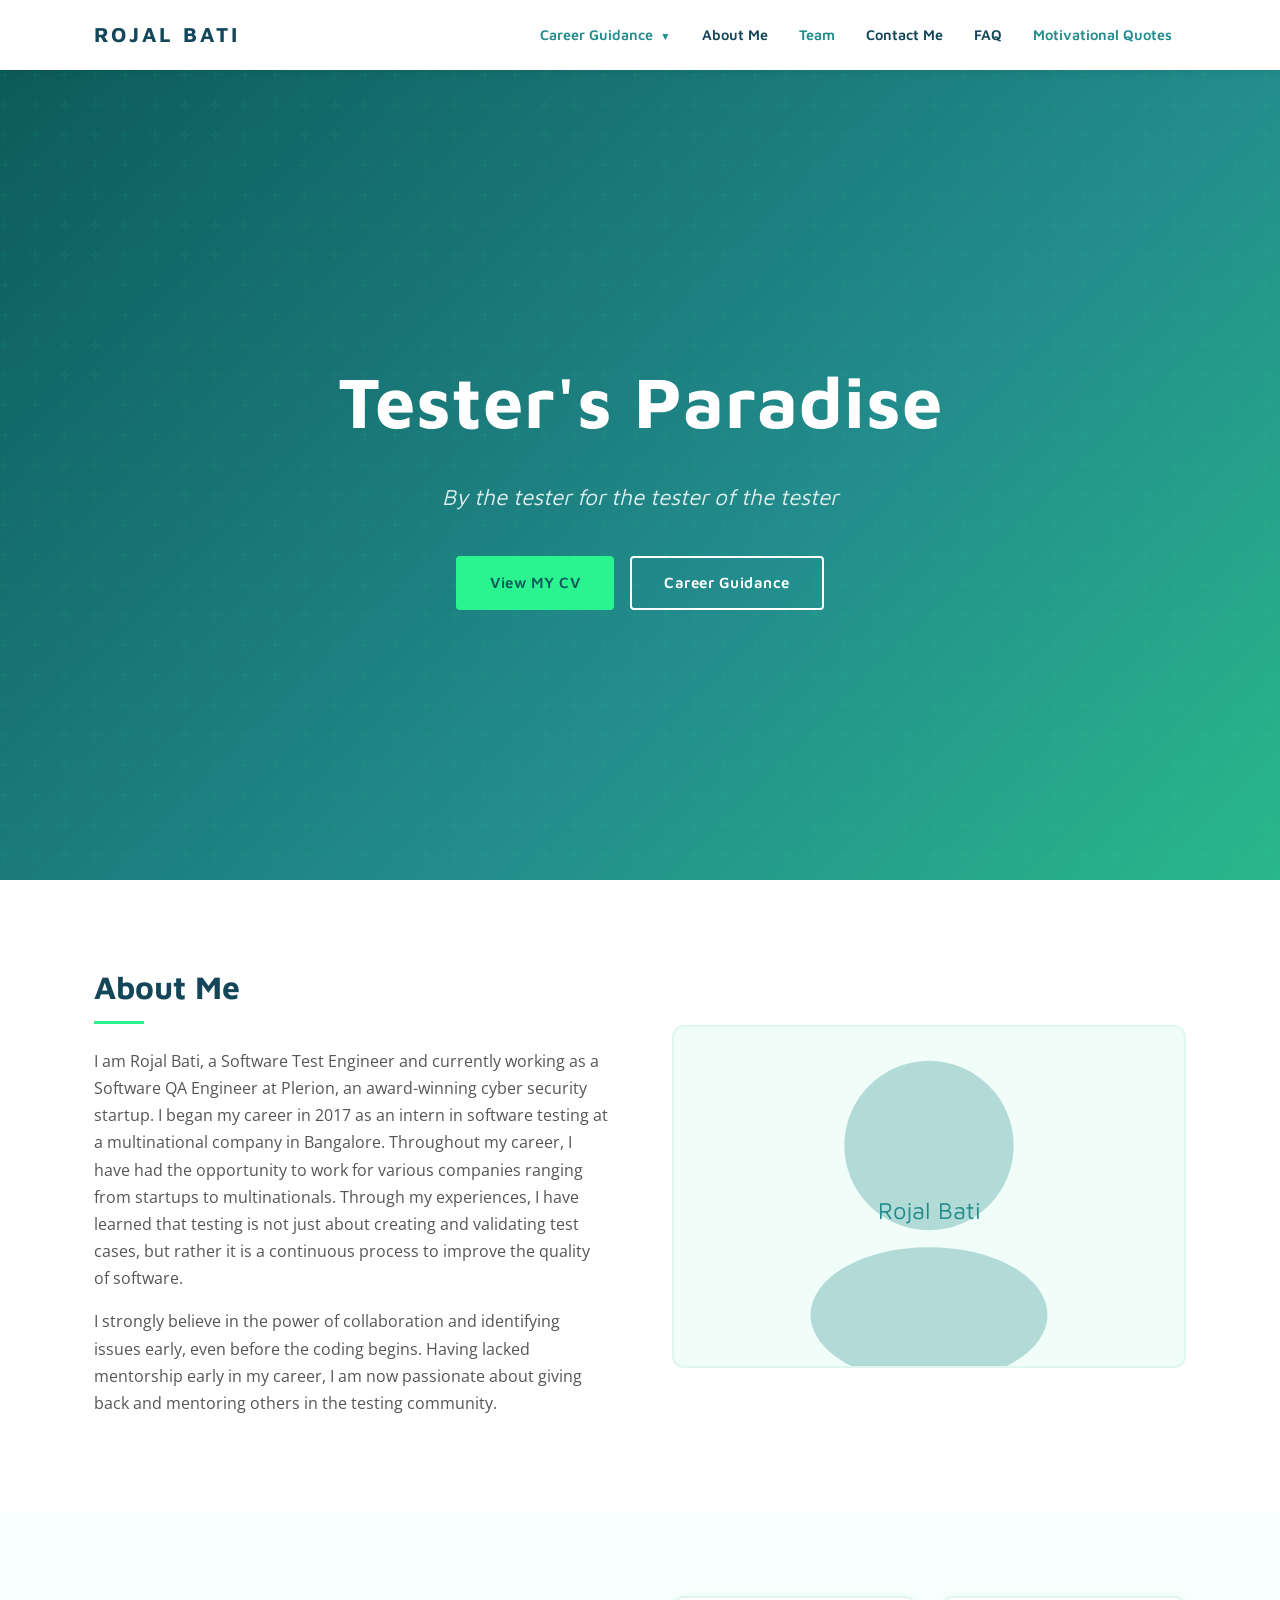
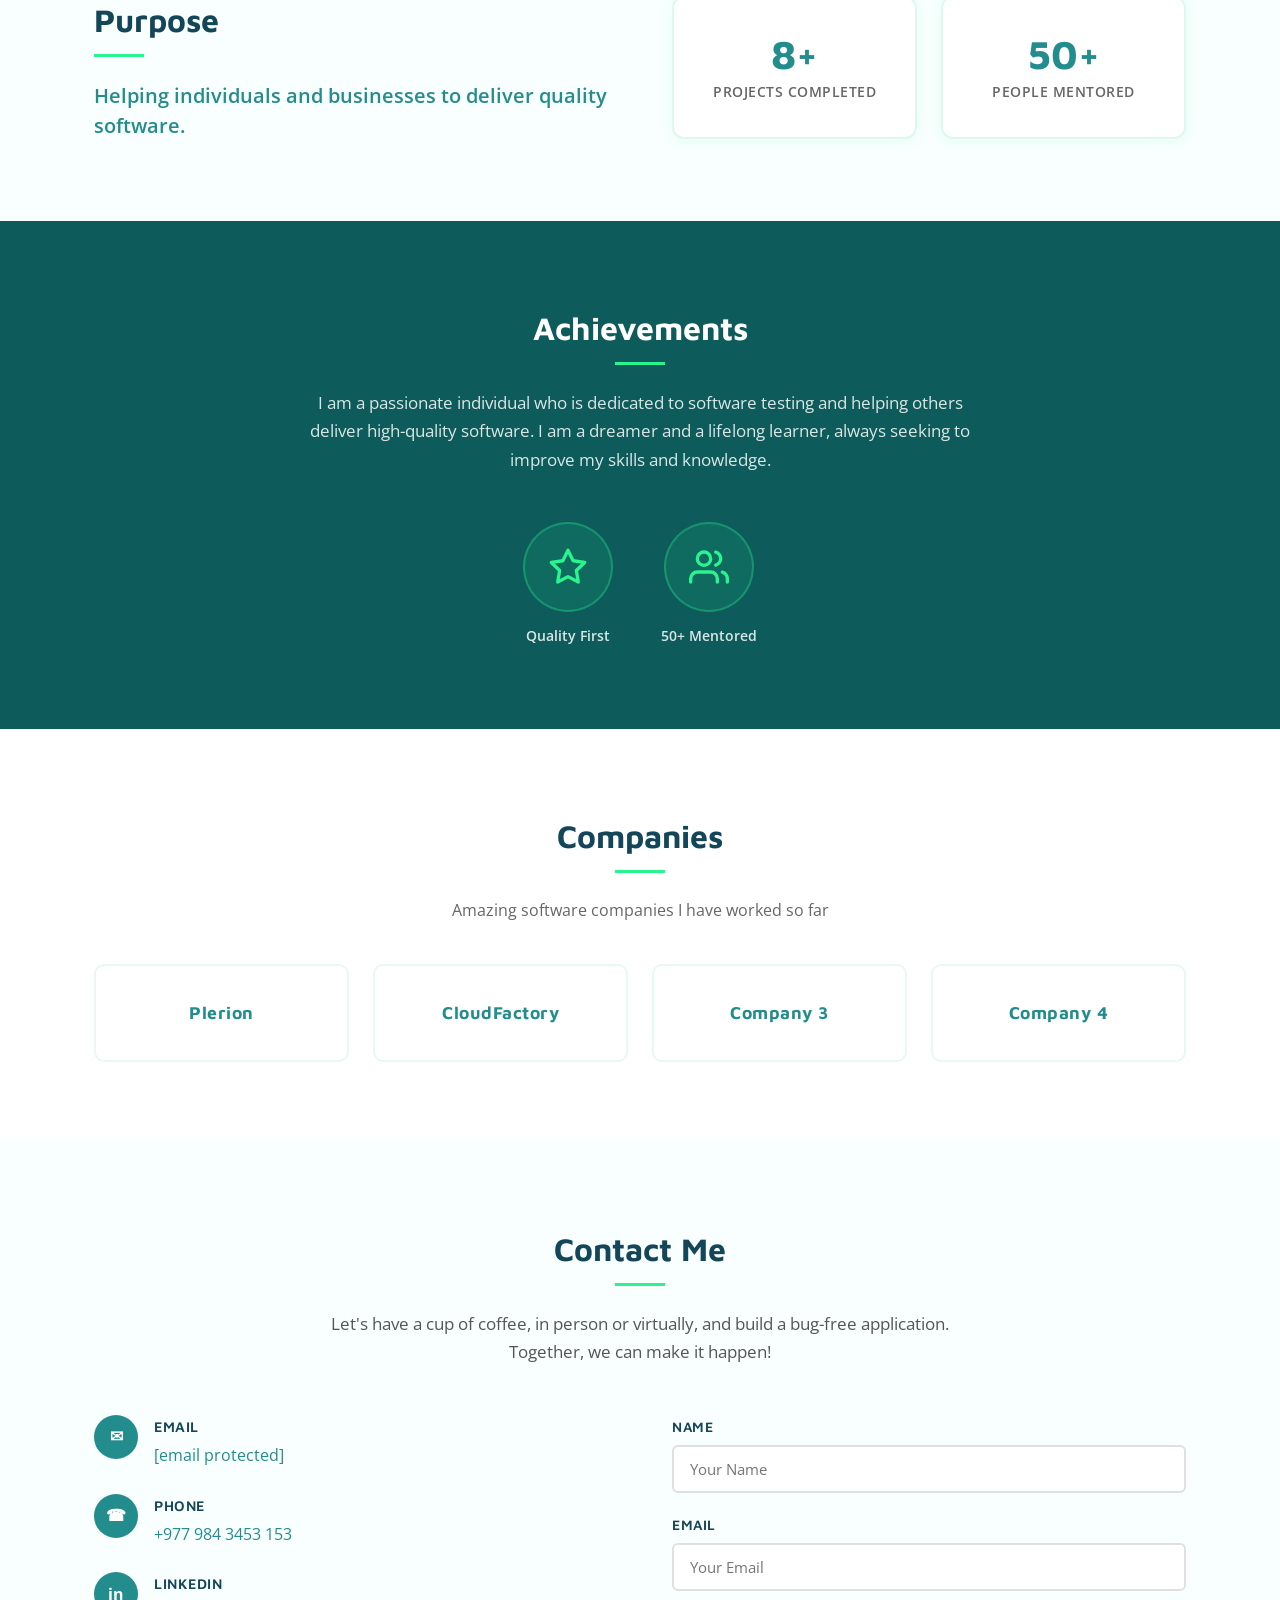
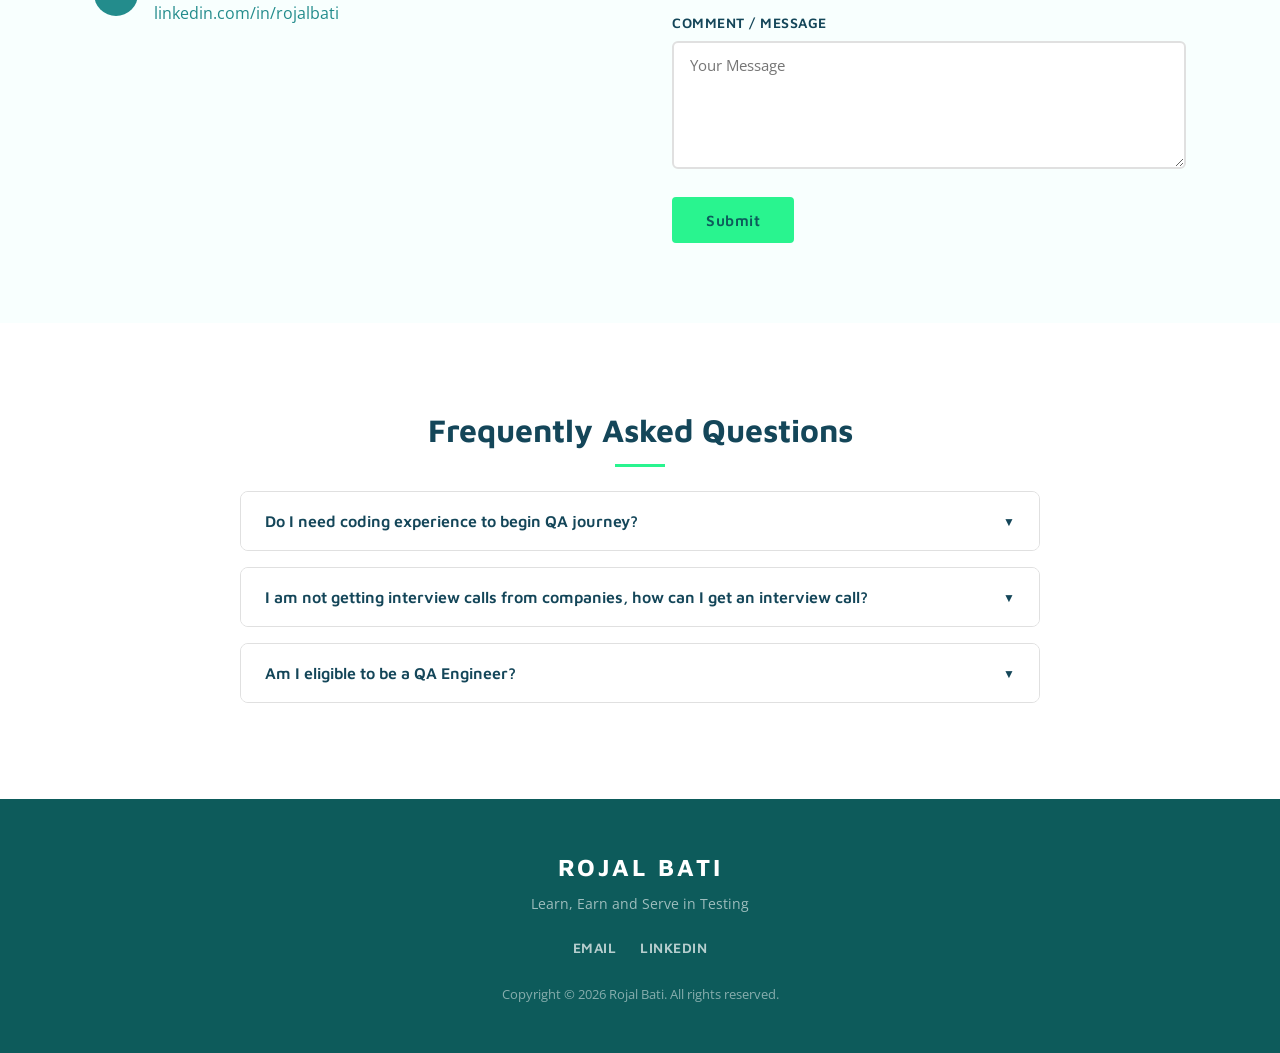
==== index.html @ b49d34d0 "Initial commit: Rojal Bati personal site for GitHub Pages" ====
<!DOCTYPE html>
<html lang="en">
<head>
  <meta charset="UTF-8" />
  <meta name="viewport" content="width=device-width, initial-scale=1.0" />
  <title>Home - Rojal Bati: Learn, Earn and Serve in Testing</title>
  <meta name="description" content="Rojal Bati - Software Test Engineer. Helping individuals and businesses to deliver quality software." />
  <link rel="preconnect" href="https://fonts.googleapis.com" />
  <link rel="preconnect" href="https://fonts.gstatic.com" crossorigin />
  <link href="https://fonts.googleapis.com/css2?family=Maven+Pro:wght@400;600;700&family=Open+Sans:wght@400;600&display=swap" rel="stylesheet" />
  <link rel="stylesheet" href="style.css" />
</head>
<body>

  <!-- HEADER -->
  <header class="site-header">
    <div class="header-inner">
      <a href="#" class="site-logo">Rojal Bati</a>
      <button class="nav-toggle" aria-label="Toggle navigation">&#9776;</button>
      <nav class="site-nav">
        <ul class="nav-list">
          <li class="nav-item has-submenu">
            <a href="#" class="nav-link">Career Guidance <span class="arrow">&#9660;</span></a>
            <ul class="submenu">
              <li class="submenu-header">Beginner</li>
              <li><a href="#">Learn</a></li>
              <li><a href="#">CV</a></li>
              <li><a href="#">Apply</a></li>
              <li><a href="#">Interview</a></li>
            </ul>
          </li>
          <li class="nav-item"><a href="#about" class="nav-link">About Me</a></li>
          <li class="nav-item"><a href="#" class="nav-link">Team</a></li>
          <li class="nav-item"><a href="#contact" class="nav-link">Contact Me</a></li>
          <li class="nav-item"><a href="#faq" class="nav-link">FAQ</a></li>
          <li class="nav-item"><a href="#" class="nav-link">Motivational Quotes</a></li>
        </ul>
      </nav>
    </div>
  </header>

  <!-- HERO -->
  <section class="hero">
    <div class="hero-content">
      <h1 class="hero-title">Tester's Paradise</h1>
      <p class="hero-tagline">By the tester for the tester of the tester</p>
      <div class="hero-buttons">
        <a href="https://drive.google.com/file/d/1example/view" target="_blank" class="btn btn-primary">View MY CV</a>
        <a href="#faq" class="btn btn-outline">Career Guidance</a>
      </div>
    </div>
  </section>

  <!-- ABOUT ME -->
  <section class="section about-section" id="about">
    <div class="container">
      <div class="about-grid">
        <div class="about-text">
          <h2 class="section-title">About Me</h2>
          <p>I am Rojal Bati, a Software Test Engineer and currently working as a Software QA Engineer at Plerion, an award-winning cyber security startup. I began my career in 2017 as an intern in software testing at a multinational company in Bangalore. Throughout my career, I have had the opportunity to work for various companies ranging from startups to multinationals. Through my experiences, I have learned that testing is not just about creating and validating test cases, but rather it is a continuous process to improve the quality of software.</p>
          <p>I strongly believe in the power of collaboration and identifying issues early, even before the coding begins. Having lacked mentorship early in my career, I am now passionate about giving back and mentoring others in the testing community.</p>
        </div>
        <div class="about-image">
          <div class="image-placeholder">
            <svg viewBox="0 0 200 200" xmlns="http://www.w3.org/2000/svg" width="100%" height="100%">
              <circle cx="100" cy="70" r="50" fill="#238c8c" opacity="0.3"/>
              <ellipse cx="100" cy="170" rx="70" ry="40" fill="#238c8c" opacity="0.3"/>
              <text x="50%" y="55%" dominant-baseline="middle" text-anchor="middle" fill="#238c8c" font-size="14" font-family="Maven Pro">Rojal Bati</text>
            </svg>
          </div>
        </div>
      </div>
    </div>
  </section>

  <!-- PURPOSE & STATS -->
  <section class="section purpose-section">
    <div class="container">
      <div class="purpose-grid">
        <div class="purpose-text">
          <h2 class="section-title">Purpose</h2>
          <p class="purpose-statement">Helping individuals and businesses to deliver quality software.</p>
        </div>
        <div class="stats-grid">
          <div class="stat-card">
            <span class="stat-number">8+</span>
            <span class="stat-label">Projects Completed</span>
          </div>
          <div class="stat-card">
            <span class="stat-number">50+</span>
            <span class="stat-label">People Mentored</span>
          </div>
        </div>
      </div>
    </div>
  </section>

  <!-- ACHIEVEMENTS -->
  <section class="section achievements-section" id="achievements">
    <div class="container">
      <h2 class="section-title text-center">Achievements</h2>
      <p class="text-center achievements-text">I am a passionate individual who is dedicated to software testing and helping others deliver high-quality software. I am a dreamer and a lifelong learner, always seeking to improve my skills and knowledge.</p>
      <div class="achievements-icons">
        <div class="achievement-icon">
          <div class="icon-circle">
            <svg viewBox="0 0 24 24" fill="none" xmlns="http://www.w3.org/2000/svg" width="40" height="40">
              <path d="M12 2L15.09 8.26L22 9.27L17 14.14L18.18 21.02L12 17.77L5.82 21.02L7 14.14L2 9.27L8.91 8.26L12 2Z" stroke="#29f48f" stroke-width="2" stroke-linejoin="round"/>
            </svg>
          </div>
          <p>Quality First</p>
        </div>
        <div class="achievement-icon">
          <div class="icon-circle">
            <svg viewBox="0 0 24 24" fill="none" xmlns="http://www.w3.org/2000/svg" width="40" height="40">
              <path d="M17 21V19C17 17.9391 16.5786 16.9217 15.8284 16.1716C15.0783 15.4214 14.0609 15 13 15H5C3.93913 15 2.92172 15.4214 2.17157 16.1716C1.42143 16.9217 1 17.9391 1 19V21" stroke="#29f48f" stroke-width="2" stroke-linecap="round" stroke-linejoin="round"/>
              <circle cx="9" cy="7" r="4" stroke="#29f48f" stroke-width="2"/>
              <path d="M23 21V19C22.9993 18.1137 22.7044 17.2528 22.1614 16.5523C21.6184 15.8519 20.8581 15.3516 20 15.13" stroke="#29f48f" stroke-width="2" stroke-linecap="round"/>
              <path d="M16 3.13C16.8604 3.35031 17.623 3.85071 18.1676 4.55232C18.7122 5.25392 19.0078 6.11683 19.0078 7.005C19.0078 7.89317 18.7122 8.75608 18.1676 9.45769C17.623 10.1593 16.8604 10.6597 16 10.88" stroke="#29f48f" stroke-width="2" stroke-linecap="round"/>
            </svg>
          </div>
          <p>50+ Mentored</p>
        </div>
      </div>
    </div>
  </section>

  <!-- COMPANIES -->
  <section class="section companies-section" id="companies">
    <div class="container">
      <h2 class="section-title text-center">Companies</h2>
      <p class="text-center companies-tagline">Amazing software companies I have worked so far</p>
      <div class="companies-grid">
        <div class="company-card">
          <div class="company-logo-placeholder">Plerion</div>
        </div>
        <div class="company-card">
          <div class="company-logo-placeholder">CloudFactory</div>
        </div>
        <div class="company-card">
          <div class="company-logo-placeholder">Company 3</div>
        </div>
        <div class="company-card">
          <div class="company-logo-placeholder">Company 4</div>
        </div>
      </div>
    </div>
  </section>

  <!-- CONTACT -->
  <section class="section contact-section" id="contact">
    <div class="container">
      <h2 class="section-title text-center">Contact Me</h2>
      <p class="text-center contact-intro">Let's have a cup of coffee, in person or virtually, and build a bug-free application. Together, we can make it happen!</p>
      <div class="contact-grid">
        <div class="contact-info">
          <div class="contact-item">
            <span class="contact-icon">✉</span>
            <div>
              <strong>Email</strong>
              <p><a href="mailto:[email protected]">[email protected]</a></p>
            </div>
          </div>
          <div class="contact-item">
            <span class="contact-icon">&#9742;</span>
            <div>
              <strong>Phone</strong>
              <p><a href="tel:+9779843453153">+977 984 3453 153</a></p>
            </div>
          </div>
          <div class="contact-item">
            <span class="contact-icon">in</span>
            <div>
              <strong>LinkedIn</strong>
              <p><a href="https://linkedin.com/in/rojalbati" target="_blank">linkedin.com/in/rojalbati</a></p>
            </div>
          </div>
        </div>
        <div class="contact-form">
          <form id="contactForm" onsubmit="handleSubmit(event)">
            <div class="form-group">
              <label for="name">Name</label>
              <input type="text" id="name" name="name" placeholder="Your Name" required />
            </div>
            <div class="form-group">
              <label for="email">Email</label>
              <input type="email" id="email" name="email" placeholder="Your Email" required />
            </div>
            <div class="form-group">
              <label for="message">Comment / Message</label>
              <textarea id="message" name="message" rows="5" placeholder="Your Message" required></textarea>
            </div>
            <button type="submit" class="btn btn-primary">Submit</button>
          </form>
        </div>
      </div>
    </div>
  </section>

  <!-- FAQ -->
  <section class="section faq-section" id="faq">
    <div class="container">
      <h2 class="section-title text-center">Frequently Asked Questions</h2>
      <div class="faq-list">

        <div class="faq-item">
          <button class="faq-question" onclick="toggleFaq(this)">
            Do I need coding experience to begin QA journey?
            <span class="faq-arrow">&#9660;</span>
          </button>
          <div class="faq-answer">
            <p>Would you be able to effectively determine the quality of food if you had no knowledge about it? Of course not! Similarly, coding knowledge helps you better understand software quality. However, it is not a strict requirement to start your QA journey.</p>
            <p>You can begin as a manual tester and learn coding along the way. I personally learned Java and Selenium after starting as a manual tester. What matters most is your willingness to learn — those who embrace coding tend to make greater contributions and earn higher compensation over time.</p>
          </div>
        </div>

        <div class="faq-item">
          <button class="faq-question" onclick="toggleFaq(this)">
            I am not getting interview calls from companies, how can I get an interview call?
            <span class="faq-arrow">&#9660;</span>
          </button>
          <div class="faq-answer">
            <p>Here are five recommendations to improve your chances:</p>
            <ol>
              <li>Develop your core skills and build a solid foundation in QA terminology and processes.</li>
              <li>Create a comprehensive, well-structured CV that highlights your relevant skills and experience.</li>
              <li>Keep your LinkedIn profile up to date with your learnings, certifications, and projects.</li>
              <li>Research the tools and technologies used by experienced QA engineers and add them to your skillset.</li>
              <li>Apply broadly, including for internships — every application is a learning opportunity.</li>
            </ol>
          </div>
        </div>

        <div class="faq-item">
          <button class="faq-question" onclick="toggleFaq(this)">
            Am I eligible to be a QA Engineer?
            <span class="faq-arrow">&#9660;</span>
          </button>
          <div class="faq-answer">
            <p>If you have creativity, a user-focused mindset, teamwork skills, and strong organizational abilities, you are well-suited to excel in QA. These are the traits that define great testers.</p>
            <p>Even if you don't feel naturally talented, hard work and dedication can absolutely make up for it. The QA field welcomes individuals from diverse backgrounds — what matters is your passion for quality and your commitment to continuous learning.</p>
          </div>
        </div>

      </div>
    </div>
  </section>

  <!-- FOOTER -->
  <footer class="site-footer">
    <div class="container">
      <p class="footer-logo">Rojal Bati</p>
      <p class="footer-tagline">Learn, Earn and Serve in Testing</p>
      <div class="footer-social">
        <a href="mailto:[email protected]" class="social-link">Email</a>
        <a href="https://linkedin.com/in/rojalbati" target="_blank" class="social-link">LinkedIn</a>
      </div>
      <p class="footer-copy">Copyright &copy; 2026 Rojal Bati. All rights reserved.</p>
    </div>
  </footer>

  <script src="script.js"></script>
</body>
</html>
---- style.css ----
/* =========================================
   Rojal Bati - GitHub Pages
   Color Palette:
     Green accent:  #29f48f
     Teal:          #238c8c
     Dark teal:     #0d5b5b
     Dark text:     #144659
   ========================================= */

*, *::before, *::after {
  box-sizing: border-box;
  margin: 0;
  padding: 0;
}

html {
  scroll-behavior: smooth;
}

body {
  font-family: 'Open Sans', sans-serif;
  color: #333;
  line-height: 1.7;
  background: #fff;
}

a {
  color: inherit;
  text-decoration: none;
}

/* ---- TYPOGRAPHY ---- */
.section-title {
  font-family: 'Maven Pro', sans-serif;
  font-weight: 700;
  font-size: 2rem;
  color: #144659;
  margin-bottom: 1rem;
  position: relative;
  padding-bottom: 0.5rem;
}

.section-title::after {
  content: '';
  display: block;
  width: 50px;
  height: 3px;
  background: #29f48f;
  margin-top: 0.4rem;
}

.text-center {
  text-align: center;
}

.text-center.section-title::after {
  margin: 0.4rem auto 0;
}

/* ---- LAYOUT ---- */
.container {
  max-width: 1140px;
  margin: 0 auto;
  padding: 0 1.5rem;
}

.section {
  padding: 5rem 0;
}

/* ---- BUTTONS ---- */
.btn {
  display: inline-block;
  padding: 0.75rem 2rem;
  border-radius: 4px;
  font-family: 'Maven Pro', sans-serif;
  font-weight: 600;
  font-size: 0.95rem;
  cursor: pointer;
  transition: all 0.3s ease;
  letter-spacing: 0.5px;
  border: 2px solid transparent;
}

.btn-primary {
  background: #29f48f;
  color: #0d5b5b;
  border-color: #29f48f;
}

.btn-primary:hover {
  background: transparent;
  color: #29f48f;
}

.btn-outline {
  background: transparent;
  color: #fff;
  border-color: #fff;
}

.btn-outline:hover {
  background: #fff;
  color: #238c8c;
}

/* ===========================
   HEADER
   =========================== */
.site-header {
  position: sticky;
  top: 0;
  z-index: 1000;
  background: #fff;
  box-shadow: 0 2px 10px rgba(0,0,0,0.08);
}

.header-inner {
  max-width: 1140px;
  margin: 0 auto;
  padding: 0 1.5rem;
  display: flex;
  align-items: center;
  justify-content: space-between;
  height: 70px;
}

.site-logo {
  font-family: 'Maven Pro', sans-serif;
  font-weight: 700;
  font-size: 1.3rem;
  color: #144659;
  text-transform: uppercase;
  letter-spacing: 3px;
}

.site-logo:hover {
  color: #238c8c;
}

/* NAV */
.nav-toggle {
  display: none;
  background: none;
  border: none;
  font-size: 1.5rem;
  cursor: pointer;
  color: #144659;
}

.nav-list {
  list-style: none;
  display: flex;
  gap: 0.25rem;
  align-items: center;
}

.nav-link {
  font-family: 'Maven Pro', sans-serif;
  font-weight: 600;
  font-size: 0.9rem;
  color: #144659;
  padding: 0.5rem 0.85rem;
  border-radius: 4px;
  transition: color 0.2s;
  white-space: nowrap;
}

.nav-link:hover {
  color: #238c8c;
}

.arrow {
  font-size: 0.65rem;
  vertical-align: middle;
  margin-left: 3px;
}

/* DROPDOWN */
.nav-item {
  position: relative;
}

.submenu {
  list-style: none;
  position: absolute;
  top: calc(100% + 5px);
  left: 0;
  background: #fff;
  box-shadow: 0 4px 20px rgba(0,0,0,0.12);
  border-top: 3px solid #29f48f;
  border-radius: 0 0 6px 6px;
  min-width: 170px;
  opacity: 0;
  visibility: hidden;
  transform: translateY(-8px);
  transition: all 0.25s ease;
  z-index: 999;
}

.has-submenu:hover .submenu {
  opacity: 1;
  visibility: visible;
  transform: translateY(0);
}

.submenu-header {
  font-family: 'Maven Pro', sans-serif;
  font-weight: 700;
  font-size: 0.75rem;
  text-transform: uppercase;
  letter-spacing: 1px;
  color: #238c8c;
  padding: 0.6rem 1rem 0.3rem;
}

.submenu li a {
  display: block;
  font-family: 'Maven Pro', sans-serif;
  font-weight: 600;
  font-size: 0.875rem;
  color: #144659;
  padding: 0.45rem 1rem;
  transition: background 0.2s, color 0.2s;
}

.submenu li a:hover {
  background: #f0fdf8;
  color: #238c8c;
}

/* ===========================
   HERO
   =========================== */
.hero {
  background: linear-gradient(135deg, #0d5b5b 0%, #238c8c 60%, #29b88a 100%);
  min-height: 90vh;
  display: flex;
  align-items: center;
  justify-content: center;
  text-align: center;
  position: relative;
  overflow: hidden;
}

.hero::before {
  content: '';
  position: absolute;
  inset: 0;
  background: url("data:image/svg+xml,%3Csvg width='60' height='60' viewBox='0 0 60 60' xmlns='http://www.w3.org/2000/svg'%3E%3Cg fill='none' fill-rule='evenodd'%3E%3Cg fill='%2329f48f' fill-opacity='0.05'%3E%3Cpath d='M36 34v-4h-2v4h-4v2h4v4h2v-4h4v-2h-4zm0-30V0h-2v4h-4v2h4v4h2V6h4V4h-4zM6 34v-4H4v4H0v2h4v4h2v-4h4v-2H6zM6 4V0H4v4H0v2h4v4h2V6h4V4H6z'/%3E%3C/g%3E%3C/g%3E%3C/svg%3E");
}

.hero-content {
  position: relative;
  z-index: 1;
  padding: 2rem;
}

.hero-title {
  font-family: 'Maven Pro', sans-serif;
  font-weight: 700;
  font-size: clamp(2.5rem, 6vw, 4.5rem);
  color: #fff;
  margin-bottom: 1rem;
  letter-spacing: 1px;
}

.hero-tagline {
  font-family: 'Maven Pro', sans-serif;
  font-size: clamp(1rem, 2.5vw, 1.4rem);
  color: rgba(255,255,255,0.85);
  margin-bottom: 2.5rem;
  font-style: italic;
}

.hero-buttons {
  display: flex;
  gap: 1rem;
  justify-content: center;
  flex-wrap: wrap;
}

/* ===========================
   ABOUT
   =========================== */
.about-section {
  background: #fff;
}

.about-grid {
  display: grid;
  grid-template-columns: 1fr 1fr;
  gap: 4rem;
  align-items: center;
}

.about-text p {
  color: #555;
  margin-bottom: 1rem;
}

.image-placeholder {
  background: #f0fdf8;
  border-radius: 12px;
  overflow: hidden;
  border: 2px solid #e0f7ef;
  aspect-ratio: 3/2;
  display: flex;
  align-items: center;
  justify-content: center;
}

/* ===========================
   PURPOSE / STATS
   =========================== */
.purpose-section {
  background: #f8fffe;
}

.purpose-grid {
  display: grid;
  grid-template-columns: 1fr 1fr;
  gap: 4rem;
  align-items: center;
}

.purpose-statement {
  font-size: 1.25rem;
  color: #238c8c;
  font-weight: 600;
  line-height: 1.5;
}

.stats-grid {
  display: grid;
  grid-template-columns: 1fr 1fr;
  gap: 1.5rem;
}

.stat-card {
  background: #fff;
  border: 2px solid #e0f7ef;
  border-radius: 12px;
  padding: 2rem 1.5rem;
  text-align: center;
  box-shadow: 0 2px 12px rgba(41, 244, 143, 0.1);
  transition: transform 0.3s, box-shadow 0.3s;
}

.stat-card:hover {
  transform: translateY(-4px);
  box-shadow: 0 8px 24px rgba(41, 244, 143, 0.2);
}

.stat-number {
  display: block;
  font-family: 'Maven Pro', sans-serif;
  font-weight: 700;
  font-size: 2.5rem;
  color: #238c8c;
  line-height: 1.2;
}

.stat-label {
  font-size: 0.875rem;
  color: #666;
  font-weight: 600;
  text-transform: uppercase;
  letter-spacing: 0.5px;
}

/* ===========================
   ACHIEVEMENTS
   =========================== */
.achievements-section {
  background: #0d5b5b;
  color: #fff;
}

.achievements-section .section-title {
  color: #fff;
}

.achievements-section .section-title::after {
  background: #29f48f;
}

.achievements-text {
  color: rgba(255,255,255,0.85);
  max-width: 700px;
  margin: 0 auto 3rem;
  font-size: 1.05rem;
}

.achievements-icons {
  display: flex;
  gap: 3rem;
  justify-content: center;
  flex-wrap: wrap;
}

.achievement-icon {
  text-align: center;
}

.icon-circle {
  width: 90px;
  height: 90px;
  background: rgba(41,244,143,0.1);
  border: 2px solid rgba(41,244,143,0.3);
  border-radius: 50%;
  display: flex;
  align-items: center;
  justify-content: center;
  margin: 0 auto 0.75rem;
  transition: background 0.3s, border-color 0.3s;
}

.icon-circle:hover {
  background: rgba(41,244,143,0.2);
  border-color: #29f48f;
}

.achievement-icon p {
  color: rgba(255,255,255,0.85);
  font-weight: 600;
  font-size: 0.9rem;
}

/* ===========================
   COMPANIES
   =========================== */
.companies-section {
  background: #fff;
}

.companies-tagline {
  color: #666;
  margin-bottom: 2.5rem;
}

.companies-grid {
  display: grid;
  grid-template-columns: repeat(4, 1fr);
  gap: 1.5rem;
}

.company-card {
  border: 2px solid #e8f8f2;
  border-radius: 10px;
  padding: 2rem 1rem;
  text-align: center;
  transition: border-color 0.3s, box-shadow 0.3s;
}

.company-card:hover {
  border-color: #29f48f;
  box-shadow: 0 4px 16px rgba(41,244,143,0.15);
}

.company-logo-placeholder {
  font-family: 'Maven Pro', sans-serif;
  font-weight: 700;
  font-size: 1.1rem;
  color: #238c8c;
  letter-spacing: 0.5px;
}

/* ===========================
   CONTACT
   =========================== */
.contact-section {
  background: #f8fffe;
}

.contact-intro {
  color: #555;
  max-width: 650px;
  margin: 0 auto 3rem;
  font-size: 1.05rem;
}

.contact-grid {
  display: grid;
  grid-template-columns: 1fr 1fr;
  gap: 4rem;
  align-items: start;
}

.contact-item {
  display: flex;
  gap: 1rem;
  align-items: flex-start;
  margin-bottom: 1.5rem;
}

.contact-icon {
  width: 44px;
  height: 44px;
  background: #238c8c;
  color: #fff;
  border-radius: 50%;
  display: flex;
  align-items: center;
  justify-content: center;
  font-size: 1rem;
  flex-shrink: 0;
  font-weight: 700;
}

.contact-item strong {
  display: block;
  color: #144659;
  font-family: 'Maven Pro', sans-serif;
  font-weight: 600;
  font-size: 0.9rem;
  text-transform: uppercase;
  letter-spacing: 0.5px;
  margin-bottom: 0.2rem;
}

.contact-item a {
  color: #238c8c;
  transition: color 0.2s;
}

.contact-item a:hover {
  color: #29f48f;
}

/* FORM */
.form-group {
  margin-bottom: 1.25rem;
}

.form-group label {
  display: block;
  font-family: 'Maven Pro', sans-serif;
  font-weight: 600;
  font-size: 0.875rem;
  color: #144659;
  margin-bottom: 0.4rem;
  text-transform: uppercase;
  letter-spacing: 0.5px;
}

.form-group input,
.form-group textarea {
  width: 100%;
  padding: 0.75rem 1rem;
  border: 2px solid #e0e0e0;
  border-radius: 6px;
  font-family: 'Open Sans', sans-serif;
  font-size: 0.95rem;
  color: #333;
  transition: border-color 0.3s;
  outline: none;
  background: #fff;
}

.form-group input:focus,
.form-group textarea:focus {
  border-color: #238c8c;
}

.form-group textarea {
  resize: vertical;
}

/* ===========================
   FAQ
   =========================== */
.faq-section {
  background: #fff;
}

.faq-list {
  max-width: 800px;
  margin: 0 auto;
}

.faq-item {
  border: 1px solid #e0e0e0;
  border-radius: 8px;
  margin-bottom: 1rem;
  overflow: hidden;
}

.faq-question {
  width: 100%;
  background: #fff;
  border: none;
  padding: 1.25rem 1.5rem;
  text-align: left;
  font-family: 'Maven Pro', sans-serif;
  font-weight: 600;
  font-size: 1rem;
  color: #144659;
  cursor: pointer;
  display: flex;
  justify-content: space-between;
  align-items: center;
  transition: background 0.2s, color 0.2s;
}

.faq-question:hover {
  background: #f0fdf8;
  color: #238c8c;
}

.faq-question.active {
  background: #238c8c;
  color: #fff;
}

.faq-question.active .faq-arrow {
  transform: rotate(180deg);
}

.faq-arrow {
  font-size: 0.75rem;
  transition: transform 0.3s;
  flex-shrink: 0;
  margin-left: 1rem;
}

.faq-answer {
  max-height: 0;
  overflow: hidden;
  transition: max-height 0.4s ease, padding 0.3s;
  background: #fafffe;
}

.faq-answer.open {
  max-height: 500px;
  padding: 1.25rem 1.5rem;
}

.faq-answer p {
  color: #555;
  margin-bottom: 0.75rem;
}

.faq-answer p:last-child {
  margin-bottom: 0;
}

.faq-answer ol {
  padding-left: 1.25rem;
  color: #555;
}

.faq-answer ol li {
  margin-bottom: 0.5rem;
}

/* ===========================
   FOOTER
   =========================== */
.site-footer {
  background: #0d5b5b;
  color: rgba(255,255,255,0.8);
  text-align: center;
  padding: 3rem 1.5rem;
}

.footer-logo {
  font-family: 'Maven Pro', sans-serif;
  font-weight: 700;
  font-size: 1.5rem;
  color: #fff;
  text-transform: uppercase;
  letter-spacing: 3px;
  margin-bottom: 0.25rem;
}

.footer-tagline {
  font-size: 0.875rem;
  color: rgba(255,255,255,0.6);
  margin-bottom: 1.25rem;
}

.footer-social {
  display: flex;
  justify-content: center;
  gap: 1.5rem;
  margin-bottom: 1.5rem;
}

.social-link {
  font-family: 'Maven Pro', sans-serif;
  font-weight: 600;
  font-size: 0.875rem;
  color: rgba(255,255,255,0.7);
  transition: color 0.2s;
  text-transform: uppercase;
  letter-spacing: 0.5px;
}

.social-link:hover {
  color: #29f48f;
}

.footer-copy {
  font-size: 0.8rem;
  color: rgba(255,255,255,0.5);
}

/* ===========================
   RESPONSIVE
   =========================== */
@media (max-width: 900px) {
  .about-grid,
  .purpose-grid,
  .contact-grid {
    grid-template-columns: 1fr;
    gap: 2rem;
  }

  .companies-grid {
    grid-template-columns: repeat(2, 1fr);
  }

  .about-image {
    max-width: 400px;
    margin: 0 auto;
    width: 100%;
  }
}

@media (max-width: 768px) {
  .nav-toggle {
    display: block;
  }

  .site-nav {
    display: none;
    position: absolute;
    top: 70px;
    left: 0;
    right: 0;
    background: #fff;
    box-shadow: 0 4px 20px rgba(0,0,0,0.1);
    padding: 1rem 0;
  }

  .site-nav.open {
    display: block;
  }

  .nav-list {
    flex-direction: column;
    gap: 0;
    align-items: stretch;
  }

  .nav-link {
    display: block;
    padding: 0.75rem 1.5rem;
    border-radius: 0;
  }

  .submenu {
    position: static;
    opacity: 1;
    visibility: visible;
    transform: none;
    box-shadow: none;
    border-top: none;
    border-left: 3px solid #29f48f;
    margin-left: 1.5rem;
    display: none;
  }

  .has-submenu.open .submenu {
    display: block;
  }

  .section {
    padding: 3rem 0;
  }

  .stats-grid {
    grid-template-columns: 1fr 1fr;
  }
}

@media (max-width: 480px) {
  .companies-grid {
    grid-template-columns: 1fr 1fr;
  }

  .stats-grid {
    grid-template-columns: 1fr;
  }
}
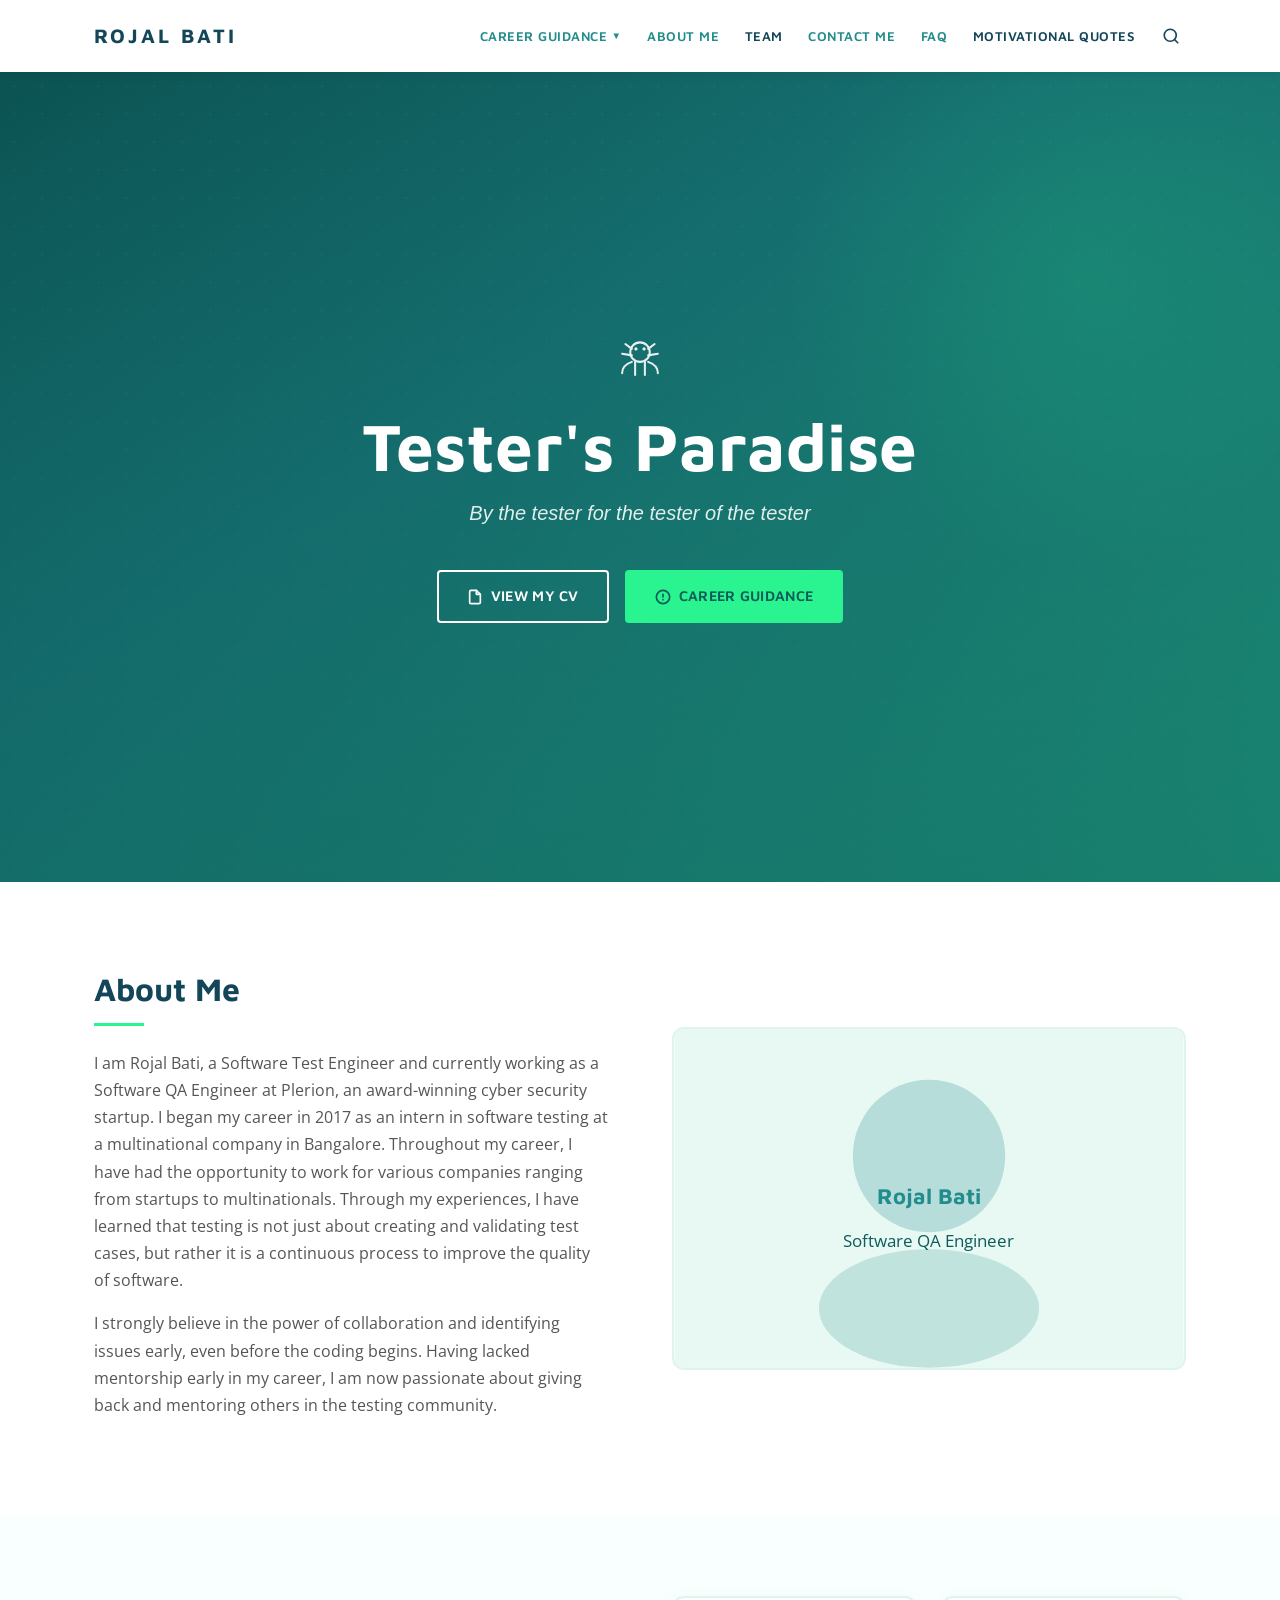
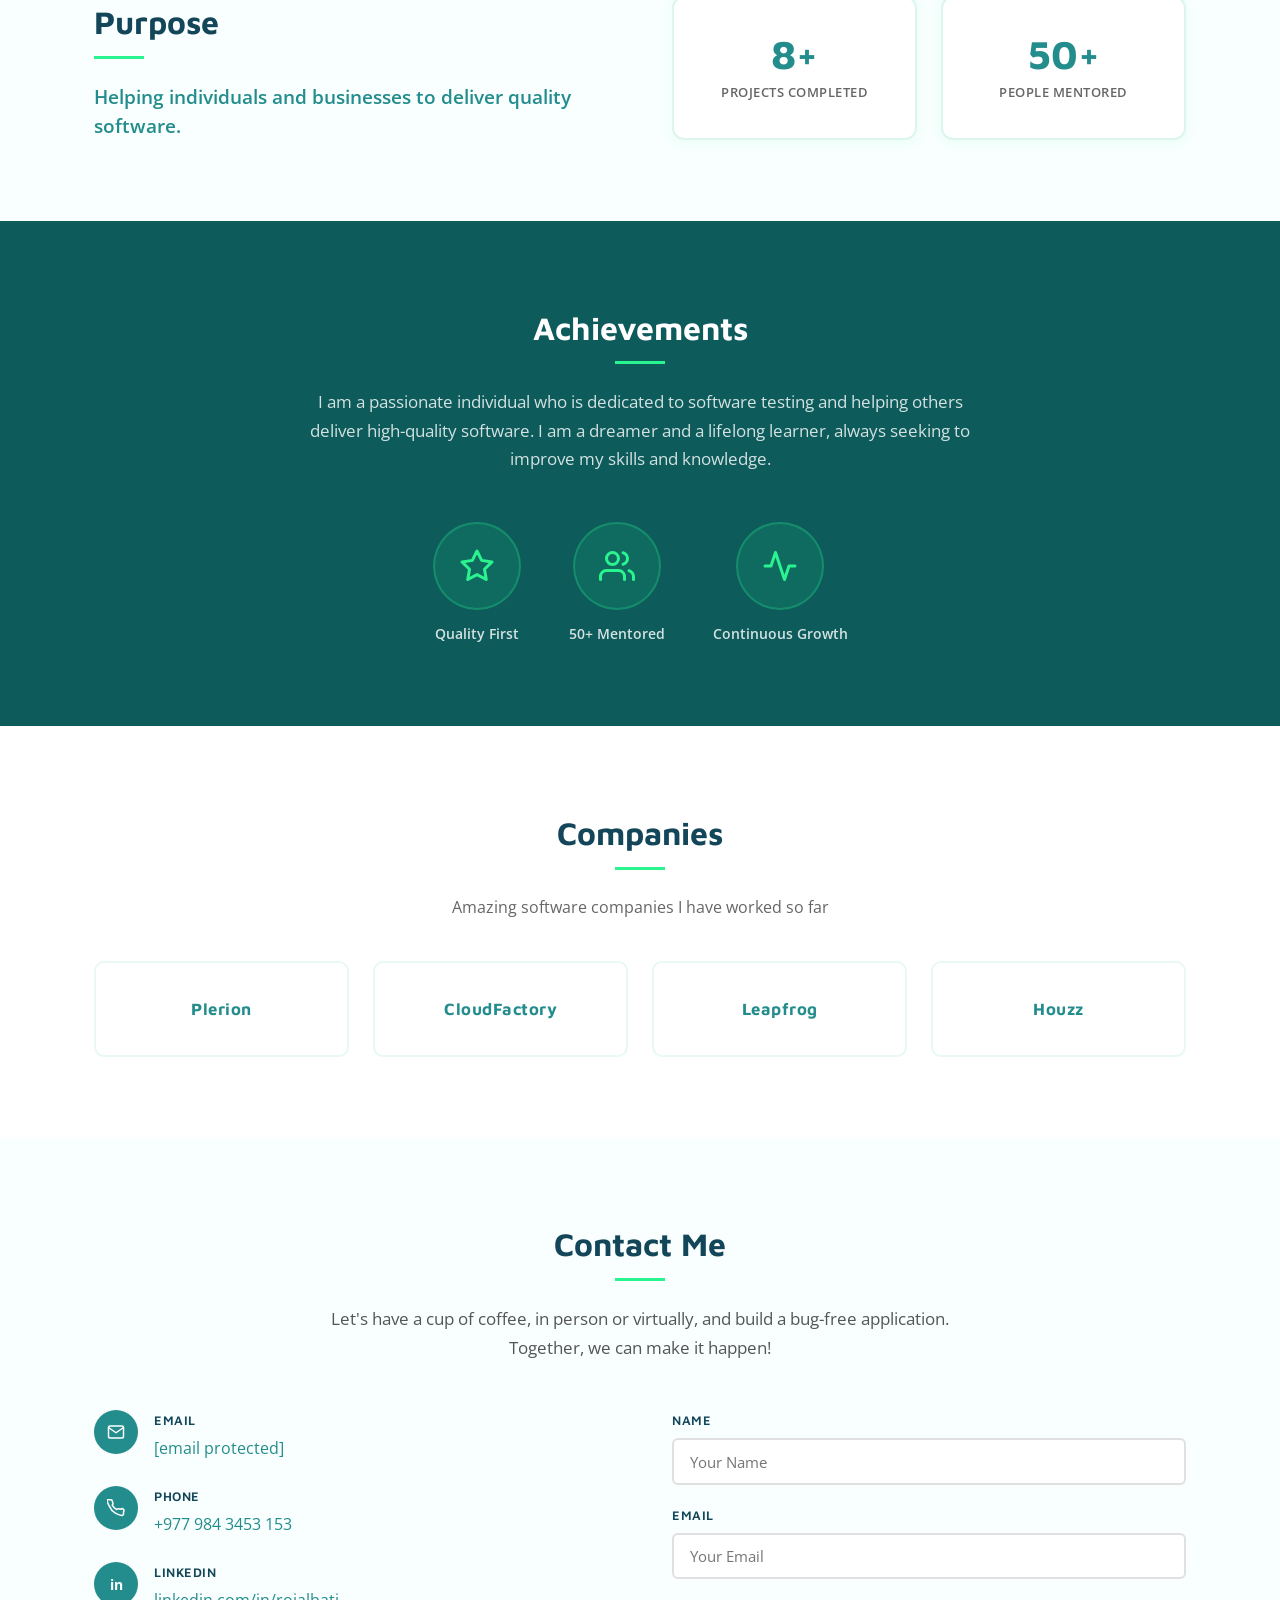
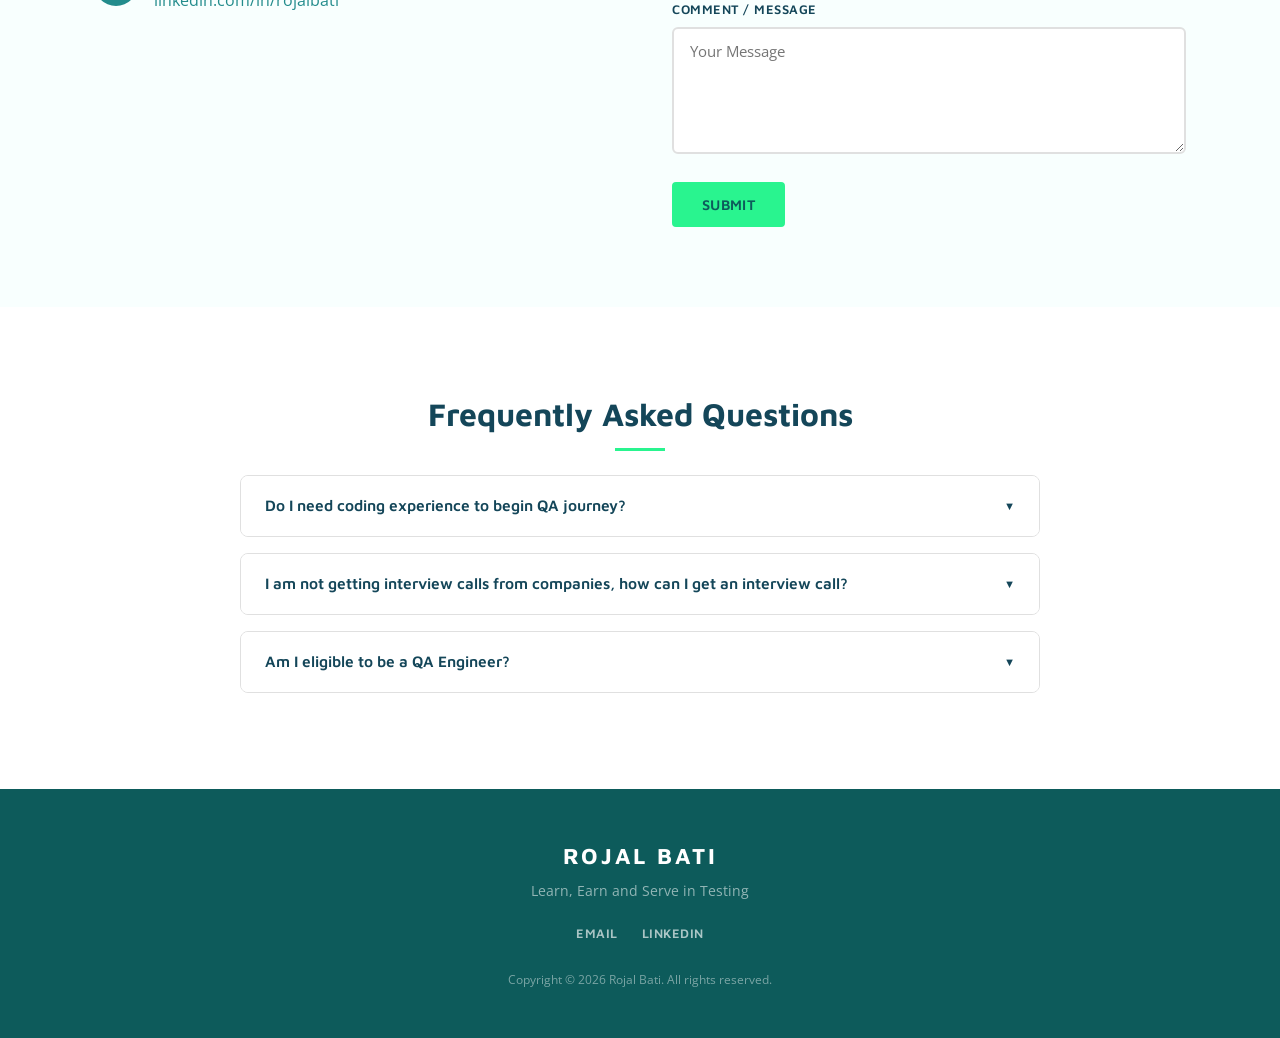
==== commit eec9498a: "Add all sub-pages, fix two-level nav, update hero and styles" ====
--- a/index.html
+++ b/index.html
@@ -9,44 +9,39 @@
   <link rel="preconnect" href="https://fonts.gstatic.com" crossorigin />
   <link href="https://fonts.googleapis.com/css2?family=Maven+Pro:wght@400;600;700&family=Open+Sans:wght@400;600&display=swap" rel="stylesheet" />
   <link rel="stylesheet" href="style.css" />
+  <script src="nav.js" defer></script>
 </head>
 <body>
 
-  <!-- HEADER -->
-  <header class="site-header">
-    <div class="header-inner">
-      <a href="#" class="site-logo">Rojal Bati</a>
-      <button class="nav-toggle" aria-label="Toggle navigation">&#9776;</button>
-      <nav class="site-nav">
-        <ul class="nav-list">
-          <li class="nav-item has-submenu">
-            <a href="#" class="nav-link">Career Guidance <span class="arrow">&#9660;</span></a>
-            <ul class="submenu">
-              <li class="submenu-header">Beginner</li>
-              <li><a href="#">Learn</a></li>
-              <li><a href="#">CV</a></li>
-              <li><a href="#">Apply</a></li>
-              <li><a href="#">Interview</a></li>
-            </ul>
-          </li>
-          <li class="nav-item"><a href="#about" class="nav-link">About Me</a></li>
-          <li class="nav-item"><a href="#" class="nav-link">Team</a></li>
-          <li class="nav-item"><a href="#contact" class="nav-link">Contact Me</a></li>
-          <li class="nav-item"><a href="#faq" class="nav-link">FAQ</a></li>
-          <li class="nav-item"><a href="#" class="nav-link">Motivational Quotes</a></li>
-        </ul>
-      </nav>
-    </div>
-  </header>
+  <div id="header-placeholder"></div>
 
   <!-- HERO -->
   <section class="hero">
+    <div class="hero-overlay"></div>
     <div class="hero-content">
+      <div class="hero-bug-icon">
+        <svg xmlns="http://www.w3.org/2000/svg" viewBox="0 0 64 64" width="52" height="52" fill="none">
+          <circle cx="32" cy="26" r="12" stroke="#fff" stroke-width="2.5"/>
+          <path d="M22 38 C16 40 10 44 10 52" stroke="#fff" stroke-width="2.5" stroke-linecap="round"/>
+          <path d="M42 38 C48 40 54 44 54 52" stroke="#fff" stroke-width="2.5" stroke-linecap="round"/>
+          <path d="M22 30 L10 28M42 30 L54 28" stroke="#fff" stroke-width="2.5" stroke-linecap="round"/>
+          <path d="M22 22 L14 16M42 22 L50 16" stroke="#fff" stroke-width="2.5" stroke-linecap="round"/>
+          <path d="M26 38 L26 54M38 38 L38 54" stroke="#fff" stroke-width="2.5" stroke-linecap="round"/>
+          <circle cx="27" cy="22" r="2" fill="#fff"/>
+          <circle cx="37" cy="22" r="2" fill="#fff"/>
+        </svg>
+      </div>
       <h1 class="hero-title">Tester's Paradise</h1>
       <p class="hero-tagline">By the tester for the tester of the tester</p>
       <div class="hero-buttons">
-        <a href="https://drive.google.com/file/d/1example/view" target="_blank" class="btn btn-primary">View MY CV</a>
-        <a href="#faq" class="btn btn-outline">Career Guidance</a>
+        <a href="https://drive.google.com/drive/folders/1KsW7vYz9nzH9A0RQKQkzLpqT7a" target="_blank" class="btn btn-hero-outline">
+          <svg xmlns="http://www.w3.org/2000/svg" width="16" height="16" viewBox="0 0 24 24" fill="none" stroke="currentColor" stroke-width="2.5" stroke-linecap="round" stroke-linejoin="round"><path d="M14 2H6a2 2 0 00-2 2v16a2 2 0 002 2h12a2 2 0 002-2V8z"/><polyline points="14 2 14 8 20 8"/></svg>
+          View MY CV
+        </a>
+        <a href="#faq" class="btn btn-hero-primary">
+          <svg xmlns="http://www.w3.org/2000/svg" width="16" height="16" viewBox="0 0 24 24" fill="none" stroke="currentColor" stroke-width="2.5" stroke-linecap="round" stroke-linejoin="round"><circle cx="12" cy="12" r="10"/><line x1="12" y1="8" x2="12" y2="12"/><line x1="12" y1="16" x2="12.01" y2="16"/></svg>
+          Career Guidance
+        </a>
       </div>
     </div>
   </section>
@@ -62,10 +57,12 @@
         </div>
         <div class="about-image">
           <div class="image-placeholder">
-            <svg viewBox="0 0 200 200" xmlns="http://www.w3.org/2000/svg" width="100%" height="100%">
-              <circle cx="100" cy="70" r="50" fill="#238c8c" opacity="0.3"/>
-              <ellipse cx="100" cy="170" rx="70" ry="40" fill="#238c8c" opacity="0.3"/>
-              <text x="50%" y="55%" dominant-baseline="middle" text-anchor="middle" fill="#238c8c" font-size="14" font-family="Maven Pro">Rojal Bati</text>
+            <svg viewBox="0 0 300 200" xmlns="http://www.w3.org/2000/svg" width="100%" height="100%">
+              <rect width="300" height="200" fill="#e8f8f2"/>
+              <circle cx="150" cy="75" r="45" fill="#238c8c" opacity="0.25"/>
+              <ellipse cx="150" cy="165" rx="65" ry="35" fill="#238c8c" opacity="0.2"/>
+              <text x="50%" y="50%" dominant-baseline="middle" text-anchor="middle" fill="#238c8c" font-size="13" font-family="Maven Pro, sans-serif" font-weight="700">Rojal Bati</text>
+              <text x="50%" y="63%" dominant-baseline="middle" text-anchor="middle" fill="#0d5b5b" font-size="10" font-family="Open Sans, sans-serif">Software QA Engineer</text>
             </svg>
           </div>
         </div>
@@ -103,7 +100,7 @@
       <div class="achievements-icons">
         <div class="achievement-icon">
           <div class="icon-circle">
-            <svg viewBox="0 0 24 24" fill="none" xmlns="http://www.w3.org/2000/svg" width="40" height="40">
+            <svg viewBox="0 0 24 24" fill="none" xmlns="http://www.w3.org/2000/svg" width="36" height="36">
               <path d="M12 2L15.09 8.26L22 9.27L17 14.14L18.18 21.02L12 17.77L5.82 21.02L7 14.14L2 9.27L8.91 8.26L12 2Z" stroke="#29f48f" stroke-width="2" stroke-linejoin="round"/>
             </svg>
           </div>
@@ -111,14 +108,22 @@
         </div>
         <div class="achievement-icon">
           <div class="icon-circle">
-            <svg viewBox="0 0 24 24" fill="none" xmlns="http://www.w3.org/2000/svg" width="40" height="40">
-              <path d="M17 21V19C17 17.9391 16.5786 16.9217 15.8284 16.1716C15.0783 15.4214 14.0609 15 13 15H5C3.93913 15 2.92172 15.4214 2.17157 16.1716C1.42143 16.9217 1 17.9391 1 19V21" stroke="#29f48f" stroke-width="2" stroke-linecap="round" stroke-linejoin="round"/>
+            <svg viewBox="0 0 24 24" fill="none" xmlns="http://www.w3.org/2000/svg" width="36" height="36">
+              <path d="M17 21V19C17 17.93 16.58 16.92 15.83 16.17C15.08 15.42 14.06 15 13 15H5C3.93 15 2.92 15.42 2.17 16.17C1.42 16.92 1 17.93 1 19V21" stroke="#29f48f" stroke-width="2" stroke-linecap="round" stroke-linejoin="round"/>
               <circle cx="9" cy="7" r="4" stroke="#29f48f" stroke-width="2"/>
-              <path d="M23 21V19C22.9993 18.1137 22.7044 17.2528 22.1614 16.5523C21.6184 15.8519 20.8581 15.3516 20 15.13" stroke="#29f48f" stroke-width="2" stroke-linecap="round"/>
-              <path d="M16 3.13C16.8604 3.35031 17.623 3.85071 18.1676 4.55232C18.7122 5.25392 19.0078 6.11683 19.0078 7.005C19.0078 7.89317 18.7122 8.75608 18.1676 9.45769C17.623 10.1593 16.8604 10.6597 16 10.88" stroke="#29f48f" stroke-width="2" stroke-linecap="round"/>
+              <path d="M23 21V19C23 18.11 22.7 17.25 22.16 16.55C21.62 15.85 20.86 15.35 20 15.13" stroke="#29f48f" stroke-width="2" stroke-linecap="round"/>
+              <path d="M16 3.13C16.86 3.35 17.62 3.85 18.17 4.55C18.71 5.25 19 6.12 19 7C19 7.88 18.71 8.75 18.17 9.45C17.62 10.15 16.86 10.65 16 10.87" stroke="#29f48f" stroke-width="2" stroke-linecap="round"/>
             </svg>
           </div>
           <p>50+ Mentored</p>
+        </div>
+        <div class="achievement-icon">
+          <div class="icon-circle">
+            <svg viewBox="0 0 24 24" fill="none" xmlns="http://www.w3.org/2000/svg" width="36" height="36">
+              <polyline points="22 12 18 12 15 21 9 3 6 12 2 12" stroke="#29f48f" stroke-width="2" stroke-linecap="round" stroke-linejoin="round"/>
+            </svg>
+          </div>
+          <p>Continuous Growth</p>
         </div>
       </div>
     </div>
@@ -130,18 +135,10 @@
       <h2 class="section-title text-center">Companies</h2>
       <p class="text-center companies-tagline">Amazing software companies I have worked so far</p>
       <div class="companies-grid">
-        <div class="company-card">
-          <div class="company-logo-placeholder">Plerion</div>
-        </div>
-        <div class="company-card">
-          <div class="company-logo-placeholder">CloudFactory</div>
-        </div>
-        <div class="company-card">
-          <div class="company-logo-placeholder">Company 3</div>
-        </div>
-        <div class="company-card">
-          <div class="company-logo-placeholder">Company 4</div>
-        </div>
+        <div class="company-card"><div class="company-logo-placeholder">Plerion</div></div>
+        <div class="company-card"><div class="company-logo-placeholder">CloudFactory</div></div>
+        <div class="company-card"><div class="company-logo-placeholder">Leapfrog</div></div>
+        <div class="company-card"><div class="company-logo-placeholder">Houzz</div></div>
       </div>
     </div>
   </section>
@@ -154,24 +151,28 @@
       <div class="contact-grid">
         <div class="contact-info">
           <div class="contact-item">
-            <span class="contact-icon">✉</span>
+            <span class="contact-icon">
+              <svg xmlns="http://www.w3.org/2000/svg" width="18" height="18" viewBox="0 0 24 24" fill="none" stroke="currentColor" stroke-width="2" stroke-linecap="round" stroke-linejoin="round"><path d="M4 4h16c1.1 0 2 .9 2 2v12c0 1.1-.9 2-2 2H4c-1.1 0-2-.9-2-2V6c0-1.1.9-2 2-2z"/><polyline points="22,6 12,13 2,6"/></svg>
+            </span>
             <div>
               <strong>Email</strong>
               <p><a href="mailto:[email protected]">[email protected]</a></p>
             </div>
           </div>
           <div class="contact-item">
-            <span class="contact-icon">&#9742;</span>
+            <span class="contact-icon">
+              <svg xmlns="http://www.w3.org/2000/svg" width="18" height="18" viewBox="0 0 24 24" fill="none" stroke="currentColor" stroke-width="2" stroke-linecap="round" stroke-linejoin="round"><path d="M22 16.92v3a2 2 0 01-2.18 2 19.79 19.79 0 01-8.63-3.07A19.5 19.5 0 013.07 9.5a19.79 19.79 0 01-3.07-8.67A2 2 0 012.18 1h3a2 2 0 012 1.72c.127.96.361 1.903.7 2.81a2 2 0 01-.45 2.11L6.91 8.09a16 16 0 006 6l.56-.56a2 2 0 012.11-.45c.907.339 1.85.573 2.81.7A2 2 0 0122 16.92z"/></svg>
+            </span>
             <div>
               <strong>Phone</strong>
               <p><a href="tel:+9779843453153">+977 984 3453 153</a></p>
             </div>
           </div>
           <div class="contact-item">
-            <span class="contact-icon">in</span>
+            <span class="contact-icon" style="font-size:0.85rem;font-weight:700;">in</span>
             <div>
               <strong>LinkedIn</strong>
-              <p><a href="https://linkedin.com/in/rojalbati" target="_blank">linkedin.com/in/rojalbati</a></p>
+              <p><a href="https://linkedin.com/in/rojalbati" target="_blank" rel="noopener">linkedin.com/in/rojalbati</a></p>
             </div>
           </div>
         </div>
@@ -201,7 +202,6 @@
     <div class="container">
       <h2 class="section-title text-center">Frequently Asked Questions</h2>
       <div class="faq-list">
-
         <div class="faq-item">
           <button class="faq-question" onclick="toggleFaq(this)">
             Do I need coding experience to begin QA journey?
@@ -212,7 +212,6 @@
             <p>You can begin as a manual tester and learn coding along the way. I personally learned Java and Selenium after starting as a manual tester. What matters most is your willingness to learn — those who embrace coding tend to make greater contributions and earn higher compensation over time.</p>
           </div>
         </div>
-
         <div class="faq-item">
           <button class="faq-question" onclick="toggleFaq(this)">
             I am not getting interview calls from companies, how can I get an interview call?
@@ -229,7 +228,6 @@
             </ol>
           </div>
         </div>
-
         <div class="faq-item">
           <button class="faq-question" onclick="toggleFaq(this)">
             Am I eligible to be a QA Engineer?
@@ -240,23 +238,11 @@
             <p>Even if you don't feel naturally talented, hard work and dedication can absolutely make up for it. The QA field welcomes individuals from diverse backgrounds — what matters is your passion for quality and your commitment to continuous learning.</p>
           </div>
         </div>
-
-      </div>
-    </div>
-  </section>
-
-  <!-- FOOTER -->
-  <footer class="site-footer">
-    <div class="container">
-      <p class="footer-logo">Rojal Bati</p>
-      <p class="footer-tagline">Learn, Earn and Serve in Testing</p>
-      <div class="footer-social">
-        <a href="mailto:[email protected]" class="social-link">Email</a>
-        <a href="https://linkedin.com/in/rojalbati" target="_blank" class="social-link">LinkedIn</a>
-      </div>
-      <p class="footer-copy">Copyright &copy; 2026 Rojal Bati. All rights reserved.</p>
-    </div>
-  </footer>
+      </div>
+    </div>
+  </section>
+
+  <div id="footer-placeholder"></div>
 
   <script src="script.js"></script>
 </body>
--- a/style.css
+++ b/style.css
@@ -1,33 +1,14 @@
 /* =========================================
-   Rojal Bati - GitHub Pages
-   Color Palette:
-     Green accent:  #29f48f
-     Teal:          #238c8c
-     Dark teal:     #0d5b5b
-     Dark text:     #144659
+   Rojal Bati — GitHub Pages
+   Colors:  accent #29f48f | teal #238c8c
+            dark teal #0d5b5b | text #144659
    ========================================= */
 
-*, *::before, *::after {
-  box-sizing: border-box;
-  margin: 0;
-  padding: 0;
-}
-
-html {
-  scroll-behavior: smooth;
-}
-
-body {
-  font-family: 'Open Sans', sans-serif;
-  color: #333;
-  line-height: 1.7;
-  background: #fff;
-}
-
-a {
-  color: inherit;
-  text-decoration: none;
-}
+*, *::before, *::after { box-sizing: border-box; margin: 0; padding: 0; }
+html { scroll-behavior: smooth; }
+body { font-family: 'Open Sans', sans-serif; color: #333; line-height: 1.7; background: #fff; }
+a { color: inherit; text-decoration: none; }
+img { max-width: 100%; display: block; }
 
 /* ---- TYPOGRAPHY ---- */
 .section-title {
@@ -36,10 +17,8 @@
   font-size: 2rem;
   color: #144659;
   margin-bottom: 1rem;
-  position: relative;
   padding-bottom: 0.5rem;
 }
-
 .section-title::after {
   content: '';
   display: block;
@@ -48,71 +27,62 @@
   background: #29f48f;
   margin-top: 0.4rem;
 }
-
-.text-center {
-  text-align: center;
-}
-
-.text-center.section-title::after {
-  margin: 0.4rem auto 0;
-}
+.text-center { text-align: center; }
+.text-center.section-title::after { margin: 0.4rem auto 0; }
 
 /* ---- LAYOUT ---- */
-.container {
-  max-width: 1140px;
-  margin: 0 auto;
-  padding: 0 1.5rem;
-}
-
-.section {
-  padding: 5rem 0;
-}
+.container { max-width: 1140px; margin: 0 auto; padding: 0 1.5rem; }
+.section { padding: 5rem 0; }
 
 /* ---- BUTTONS ---- */
 .btn {
-  display: inline-block;
-  padding: 0.75rem 2rem;
+  display: inline-flex;
+  align-items: center;
+  gap: 0.5rem;
+  padding: 0.75rem 1.75rem;
   border-radius: 4px;
   font-family: 'Maven Pro', sans-serif;
   font-weight: 600;
-  font-size: 0.95rem;
+  font-size: 0.9rem;
   cursor: pointer;
-  transition: all 0.3s ease;
-  letter-spacing: 0.5px;
+  transition: all 0.25s ease;
+  letter-spacing: 0.3px;
   border: 2px solid transparent;
-}
-
+  text-transform: uppercase;
+}
+
+/* Hero buttons — match original exactly */
+.btn-hero-outline {
+  background: transparent;
+  color: #fff;
+  border-color: #fff;
+}
+.btn-hero-outline:hover { background: rgba(255,255,255,0.15); }
+
+.btn-hero-primary {
+  background: #29f48f;
+  color: #0d5b5b;
+  border-color: #29f48f;
+}
+.btn-hero-primary:hover { background: #1dd67c; border-color: #1dd67c; }
+
+/* General CTA button */
 .btn-primary {
   background: #29f48f;
   color: #0d5b5b;
   border-color: #29f48f;
 }
-
-.btn-primary:hover {
-  background: transparent;
-  color: #29f48f;
-}
-
-.btn-outline {
-  background: transparent;
-  color: #fff;
-  border-color: #fff;
-}
-
-.btn-outline:hover {
-  background: #fff;
-  color: #238c8c;
-}
-
-/* ===========================
-   HEADER
-   =========================== */
+.btn-primary:hover { background: #1dd67c; }
+
+/* ============================
+   HEADER / NAV
+   ============================ */
 .site-header {
   position: sticky;
   top: 0;
   z-index: 1000;
   background: #fff;
-  box-shadow: 0 2px 10px rgba(0,0,0,0.08);
+  box-shadow: 0 2px 10px rgba(0,0,0,0.07);
 }
 
 .header-inner {
@@ -122,23 +92,20 @@
   display: flex;
   align-items: center;
   justify-content: space-between;
-  height: 70px;
+  height: 72px;
 }
 
 .site-logo {
   font-family: 'Maven Pro', sans-serif;
   font-weight: 700;
-  font-size: 1.3rem;
+  font-size: 1.25rem;
   color: #144659;
   text-transform: uppercase;
   letter-spacing: 3px;
-}
-
-.site-logo:hover {
-  color: #238c8c;
-}
-
-/* NAV */
+  white-space: nowrap;
+}
+.site-logo:hover { color: #238c8c; }
+
 .nav-toggle {
   display: none;
   background: none;
@@ -146,129 +113,215 @@
   font-size: 1.5rem;
   cursor: pointer;
   color: #144659;
-}
-
+  padding: 0.25rem;
+}
+
+/* ---- Nav list ---- */
 .nav-list {
   list-style: none;
   display: flex;
-  gap: 0.25rem;
-  align-items: center;
+  align-items: center;
+  gap: 0;
 }
 
 .nav-link {
   font-family: 'Maven Pro', sans-serif;
   font-weight: 600;
-  font-size: 0.9rem;
-  color: #144659;
-  padding: 0.5rem 0.85rem;
-  border-radius: 4px;
+  font-size: 0.82rem;
+  color: #144659;
+  padding: 0.5rem 0.8rem;
+  text-transform: uppercase;
+  letter-spacing: 0.5px;
+  white-space: nowrap;
+  display: flex;
+  align-items: center;
+  gap: 4px;
   transition: color 0.2s;
-  white-space: nowrap;
-}
-
-.nav-link:hover {
-  color: #238c8c;
-}
-
-.arrow {
-  font-size: 0.65rem;
-  vertical-align: middle;
-  margin-left: 3px;
-}
-
-/* DROPDOWN */
-.nav-item {
-  position: relative;
-}
-
-.submenu {
+}
+.nav-link:hover, .nav-link.active { color: #238c8c; }
+
+.caret { font-size: 0.6rem; }
+
+/* ---- Two-level dropdown ---- */
+.nav-item { position: relative; }
+
+/* Level 1 */
+.dropdown {
   list-style: none;
   position: absolute;
-  top: calc(100% + 5px);
+  top: calc(100% + 2px);
   left: 0;
   background: #fff;
-  box-shadow: 0 4px 20px rgba(0,0,0,0.12);
   border-top: 3px solid #29f48f;
+  box-shadow: 0 6px 24px rgba(0,0,0,0.12);
   border-radius: 0 0 6px 6px;
-  min-width: 170px;
+  min-width: 180px;
   opacity: 0;
   visibility: hidden;
-  transform: translateY(-8px);
-  transition: all 0.25s ease;
-  z-index: 999;
-}
-
-.has-submenu:hover .submenu {
+  transform: translateY(-6px);
+  transition: all 0.22s ease;
+  z-index: 900;
+}
+.has-dropdown:hover > .dropdown {
   opacity: 1;
   visibility: visible;
   transform: translateY(0);
 }
 
-.submenu-header {
-  font-family: 'Maven Pro', sans-serif;
-  font-weight: 700;
-  font-size: 0.75rem;
-  text-transform: uppercase;
-  letter-spacing: 1px;
-  color: #238c8c;
-  padding: 0.6rem 1rem 0.3rem;
-}
-
-.submenu li a {
-  display: block;
-  font-family: 'Maven Pro', sans-serif;
-  font-weight: 600;
-  font-size: 0.875rem;
-  color: #144659;
-  padding: 0.45rem 1rem;
-  transition: background 0.2s, color 0.2s;
-}
-
-.submenu li a:hover {
-  background: #f0fdf8;
-  color: #238c8c;
-}
-
-/* ===========================
+.dropdown li > a {
+  display: flex;
+  justify-content: space-between;
+  align-items: center;
+  font-family: 'Maven Pro', sans-serif;
+  font-weight: 600;
+  font-size: 0.8rem;
+  text-transform: uppercase;
+  letter-spacing: 0.5px;
+  color: #144659;
+  padding: 0.6rem 1.1rem;
+  transition: background 0.15s, color 0.15s;
+}
+.dropdown li > a:hover { background: #f0fdf8; color: #238c8c; }
+
+.flyout-arrow { font-size: 1rem; color: #238c8c; }
+
+/* Level 2 — flyout */
+.level-2 {
+  top: -3px;           /* align with parent item */
+  left: 100%;
+  border-top: 3px solid #29f48f;
+  min-width: 160px;
+}
+.has-flyout:hover > .level-2 {
+  opacity: 1;
+  visibility: visible;
+  transform: translateY(0);
+}
+/* keep level-2 hidden by default same as level-1 */
+.level-2 {
+  opacity: 0;
+  visibility: hidden;
+  transform: translateY(-6px);
+  transition: all 0.22s ease;
+}
+
+/* ---- Search ---- */
+.nav-search { margin-left: 0.5rem; }
+.search-btn {
+  background: none;
+  border: none;
+  cursor: pointer;
+  color: #144659;
+  padding: 0.4rem;
+  display: flex;
+  align-items: center;
+  transition: color 0.2s;
+}
+.search-btn:hover { color: #238c8c; }
+
+.search-bar {
+  background: #f5f5f5;
+  height: 0;
+  overflow: hidden;
+  transition: height 0.3s ease;
+}
+.search-bar.visible { height: 56px; }
+.search-inner {
+  max-width: 700px;
+  margin: 0 auto;
+  padding: 0.75rem 1.5rem;
+  display: flex;
+  gap: 0.5rem;
+}
+.search-inner input {
+  flex: 1;
+  padding: 0.4rem 0.75rem;
+  border: 1px solid #ddd;
+  border-radius: 4px;
+  font-family: 'Open Sans', sans-serif;
+  font-size: 0.95rem;
+  outline: none;
+}
+.search-inner input:focus { border-color: #238c8c; }
+.search-inner button {
+  background: none;
+  border: none;
+  cursor: pointer;
+  font-size: 1.1rem;
+  color: #666;
+}
+
+/* ============================
    HERO
-   =========================== */
+   ============================ */
 .hero {
-  background: linear-gradient(135deg, #0d5b5b 0%, #238c8c 60%, #29b88a 100%);
+  position: relative;
   min-height: 90vh;
   display: flex;
   align-items: center;
   justify-content: center;
   text-align: center;
-  position: relative;
   overflow: hidden;
-}
-
+  /* Teal gradient background simulating the photo overlay */
+  background: linear-gradient(150deg, #0b4f4f 0%, #1a7a7a 40%, #29b88a 100%);
+}
+
+/* Subtle dot-grid pattern to suggest depth */
 .hero::before {
   content: '';
   position: absolute;
   inset: 0;
-  background: url("data:image/svg+xml,%3Csvg width='60' height='60' viewBox='0 0 60 60' xmlns='http://www.w3.org/2000/svg'%3E%3Cg fill='none' fill-rule='evenodd'%3E%3Cg fill='%2329f48f' fill-opacity='0.05'%3E%3Cpath d='M36 34v-4h-2v4h-4v2h4v4h2v-4h4v-2h-4zm0-30V0h-2v4h-4v2h4v4h2V6h4V4h-4zM6 34v-4H4v4H0v2h4v4h2v-4h4v-2H6zM6 4V0H4v4H0v2h4v4h2V6h4V4H6z'/%3E%3C/g%3E%3C/g%3E%3C/svg%3E");
+  background-image: radial-gradient(circle, rgba(255,255,255,0.06) 1px, transparent 1px);
+  background-size: 28px 28px;
+  pointer-events: none;
+}
+
+/* Extra warm-light blobs for depth */
+.hero::after {
+  content: '';
+  position: absolute;
+  width: 600px;
+  height: 600px;
+  border-radius: 50%;
+  background: radial-gradient(circle, rgba(41,244,143,0.12) 0%, transparent 70%);
+  top: -100px;
+  right: -100px;
+  pointer-events: none;
+}
+
+.hero-overlay {
+  position: absolute;
+  inset: 0;
+  background: linear-gradient(to bottom, rgba(13,91,91,0.3) 0%, rgba(13,91,91,0.6) 100%);
+  pointer-events: none;
 }
 
 .hero-content {
   position: relative;
-  z-index: 1;
-  padding: 2rem;
+  z-index: 2;
+  padding: 2rem 1.5rem;
+  max-width: 800px;
+}
+
+.hero-bug-icon {
+  margin-bottom: 1rem;
+  opacity: 0.9;
 }
 
 .hero-title {
   font-family: 'Maven Pro', sans-serif;
   font-weight: 700;
-  font-size: clamp(2.5rem, 6vw, 4.5rem);
+  font-size: clamp(2.4rem, 6vw, 4.2rem);
   color: #fff;
-  margin-bottom: 1rem;
-  letter-spacing: 1px;
+  margin-bottom: 0.75rem;
+  letter-spacing: 0.5px;
+  line-height: 1.15;
 }
 
 .hero-tagline {
-  font-family: 'Maven Pro', sans-serif;
-  font-size: clamp(1rem, 2.5vw, 1.4rem);
-  color: rgba(255,255,255,0.85);
+  font-family: 'Open Sans', sans-serif;
+  font-size: clamp(1rem, 2.5vw, 1.25rem);
+  color: rgba(255,255,255,0.88);
   margin-bottom: 2.5rem;
   font-style: italic;
 }
@@ -280,12 +333,10 @@
   flex-wrap: wrap;
 }
 
-/* ===========================
+/* ============================
    ABOUT
-   =========================== */
-.about-section {
-  background: #fff;
-}
+   ============================ */
+.about-section { background: #fff; }
 
 .about-grid {
   display: grid;
@@ -294,28 +345,20 @@
   align-items: center;
 }
 
-.about-text p {
-  color: #555;
-  margin-bottom: 1rem;
-}
+.about-text p { color: #555; margin-bottom: 1rem; }
 
 .image-placeholder {
   background: #f0fdf8;
   border-radius: 12px;
   overflow: hidden;
-  border: 2px solid #e0f7ef;
+  border: 2px solid #ddf5ec;
   aspect-ratio: 3/2;
-  display: flex;
-  align-items: center;
-  justify-content: center;
-}
-
-/* ===========================
+}
+
+/* ============================
    PURPOSE / STATS
-   =========================== */
-.purpose-section {
-  background: #f8fffe;
-}
+   ============================ */
+.purpose-section { background: #f8fffe; }
 
 .purpose-grid {
   display: grid;
@@ -325,32 +368,24 @@
 }
 
 .purpose-statement {
-  font-size: 1.25rem;
+  font-size: 1.2rem;
   color: #238c8c;
   font-weight: 600;
   line-height: 1.5;
 }
 
-.stats-grid {
-  display: grid;
-  grid-template-columns: 1fr 1fr;
-  gap: 1.5rem;
-}
+.stats-grid { display: grid; grid-template-columns: 1fr 1fr; gap: 1.5rem; }
 
 .stat-card {
   background: #fff;
-  border: 2px solid #e0f7ef;
+  border: 2px solid #ddf5ec;
   border-radius: 12px;
   padding: 2rem 1.5rem;
   text-align: center;
-  box-shadow: 0 2px 12px rgba(41, 244, 143, 0.1);
+  box-shadow: 0 2px 12px rgba(41,244,143,0.08);
   transition: transform 0.3s, box-shadow 0.3s;
 }
-
-.stat-card:hover {
-  transform: translateY(-4px);
-  box-shadow: 0 8px 24px rgba(41, 244, 143, 0.2);
-}
+.stat-card:hover { transform: translateY(-4px); box-shadow: 0 8px 24px rgba(41,244,143,0.18); }
 
 .stat-number {
   display: block;
@@ -360,90 +395,51 @@
   color: #238c8c;
   line-height: 1.2;
 }
-
 .stat-label {
-  font-size: 0.875rem;
+  font-size: 0.8rem;
   color: #666;
   font-weight: 600;
   text-transform: uppercase;
   letter-spacing: 0.5px;
 }
 
-/* ===========================
+/* ============================
    ACHIEVEMENTS
-   =========================== */
-.achievements-section {
-  background: #0d5b5b;
-  color: #fff;
-}
-
-.achievements-section .section-title {
-  color: #fff;
-}
-
-.achievements-section .section-title::after {
-  background: #29f48f;
-}
+   ============================ */
+.achievements-section { background: #0d5b5b; color: #fff; }
+.achievements-section .section-title { color: #fff; }
+.achievements-section .section-title::after { background: #29f48f; }
 
 .achievements-text {
-  color: rgba(255,255,255,0.85);
-  max-width: 700px;
+  color: rgba(255,255,255,0.82);
+  max-width: 680px;
   margin: 0 auto 3rem;
   font-size: 1.05rem;
 }
 
-.achievements-icons {
-  display: flex;
-  gap: 3rem;
-  justify-content: center;
-  flex-wrap: wrap;
-}
-
-.achievement-icon {
-  text-align: center;
-}
+.achievements-icons { display: flex; gap: 3rem; justify-content: center; flex-wrap: wrap; }
+
+.achievement-icon { text-align: center; }
 
 .icon-circle {
-  width: 90px;
-  height: 90px;
+  width: 88px; height: 88px;
   background: rgba(41,244,143,0.1);
-  border: 2px solid rgba(41,244,143,0.3);
+  border: 2px solid rgba(41,244,143,0.25);
   border-radius: 50%;
-  display: flex;
-  align-items: center;
-  justify-content: center;
+  display: flex; align-items: center; justify-content: center;
   margin: 0 auto 0.75rem;
   transition: background 0.3s, border-color 0.3s;
 }
-
-.icon-circle:hover {
-  background: rgba(41,244,143,0.2);
-  border-color: #29f48f;
-}
-
-.achievement-icon p {
-  color: rgba(255,255,255,0.85);
-  font-weight: 600;
-  font-size: 0.9rem;
-}
-
-/* ===========================
+.icon-circle:hover { background: rgba(41,244,143,0.2); border-color: #29f48f; }
+.achievement-icon p { color: rgba(255,255,255,0.82); font-weight: 600; font-size: 0.875rem; }
+
+/* ============================
    COMPANIES
-   =========================== */
-.companies-section {
-  background: #fff;
-}
-
-.companies-tagline {
-  color: #666;
-  margin-bottom: 2.5rem;
-}
-
-.companies-grid {
-  display: grid;
-  grid-template-columns: repeat(4, 1fr);
-  gap: 1.5rem;
-}
+   ============================ */
+.companies-section { background: #fff; }
+.companies-tagline { color: #666; margin-bottom: 2.5rem; }
+
+.companies-grid { display: grid; grid-template-columns: repeat(4, 1fr); gap: 1.5rem; }
 
 .company-card {
   border: 2px solid #e8f8f2;
@@ -452,102 +448,65 @@
   text-align: center;
   transition: border-color 0.3s, box-shadow 0.3s;
 }
-
-.company-card:hover {
-  border-color: #29f48f;
-  box-shadow: 0 4px 16px rgba(41,244,143,0.15);
-}
+.company-card:hover { border-color: #29f48f; box-shadow: 0 4px 16px rgba(41,244,143,0.15); }
 
 .company-logo-placeholder {
   font-family: 'Maven Pro', sans-serif;
   font-weight: 700;
-  font-size: 1.1rem;
+  font-size: 1.05rem;
   color: #238c8c;
   letter-spacing: 0.5px;
 }
 
-/* ===========================
+/* ============================
    CONTACT
-   =========================== */
-.contact-section {
-  background: #f8fffe;
-}
-
-.contact-intro {
-  color: #555;
-  max-width: 650px;
-  margin: 0 auto 3rem;
-  font-size: 1.05rem;
-}
-
-.contact-grid {
-  display: grid;
-  grid-template-columns: 1fr 1fr;
-  gap: 4rem;
-  align-items: start;
-}
-
-.contact-item {
-  display: flex;
-  gap: 1rem;
-  align-items: flex-start;
-  margin-bottom: 1.5rem;
-}
+   ============================ */
+.contact-section { background: #f8fffe; }
+.contact-intro { color: #555; max-width: 620px; margin: 0 auto 3rem; font-size: 1.05rem; }
+
+.contact-grid { display: grid; grid-template-columns: 1fr 1fr; gap: 4rem; align-items: start; }
+
+.contact-item { display: flex; gap: 1rem; align-items: flex-start; margin-bottom: 1.5rem; }
 
 .contact-icon {
-  width: 44px;
-  height: 44px;
+  width: 44px; height: 44px;
   background: #238c8c;
   color: #fff;
   border-radius: 50%;
-  display: flex;
-  align-items: center;
-  justify-content: center;
-  font-size: 1rem;
+  display: flex; align-items: center; justify-content: center;
   flex-shrink: 0;
   font-weight: 700;
 }
 
 .contact-item strong {
   display: block;
-  color: #144659;
-  font-family: 'Maven Pro', sans-serif;
-  font-weight: 600;
-  font-size: 0.9rem;
+  font-family: 'Maven Pro', sans-serif;
+  font-weight: 600;
+  font-size: 0.8rem;
   text-transform: uppercase;
   letter-spacing: 0.5px;
+  color: #144659;
   margin-bottom: 0.2rem;
 }
-
-.contact-item a {
-  color: #238c8c;
-  transition: color 0.2s;
-}
-
-.contact-item a:hover {
-  color: #29f48f;
-}
+.contact-item a { color: #238c8c; }
+.contact-item a:hover { color: #29f48f; }
 
 /* FORM */
-.form-group {
-  margin-bottom: 1.25rem;
-}
-
+.form-group { margin-bottom: 1.25rem; }
 .form-group label {
   display: block;
   font-family: 'Maven Pro', sans-serif;
   font-weight: 600;
-  font-size: 0.875rem;
+  font-size: 0.8rem;
   color: #144659;
   margin-bottom: 0.4rem;
   text-transform: uppercase;
   letter-spacing: 0.5px;
 }
-
 .form-group input,
 .form-group textarea {
   width: 100%;
-  padding: 0.75rem 1rem;
+  padding: 0.7rem 1rem;
   border: 2px solid #e0e0e0;
   border-radius: 6px;
   font-family: 'Open Sans', sans-serif;
@@ -557,240 +516,280 @@
   outline: none;
   background: #fff;
 }
-
 .form-group input:focus,
-.form-group textarea:focus {
-  border-color: #238c8c;
-}
-
-.form-group textarea {
-  resize: vertical;
-}
-
-/* ===========================
+.form-group textarea:focus { border-color: #238c8c; }
+.form-group textarea { resize: vertical; }
+
+/* ============================
    FAQ
-   =========================== */
-.faq-section {
-  background: #fff;
-}
-
-.faq-list {
-  max-width: 800px;
-  margin: 0 auto;
-}
-
-.faq-item {
-  border: 1px solid #e0e0e0;
-  border-radius: 8px;
-  margin-bottom: 1rem;
-  overflow: hidden;
-}
+   ============================ */
+.faq-section { background: #fff; }
+.faq-list { max-width: 800px; margin: 0 auto; }
+
+.faq-item { border: 1px solid #e0e0e0; border-radius: 8px; margin-bottom: 1rem; overflow: hidden; }
 
 .faq-question {
-  width: 100%;
-  background: #fff;
-  border: none;
-  padding: 1.25rem 1.5rem;
+  width: 100%; background: #fff; border: none;
+  padding: 1.2rem 1.5rem;
   text-align: left;
   font-family: 'Maven Pro', sans-serif;
   font-weight: 600;
-  font-size: 1rem;
+  font-size: 0.97rem;
   color: #144659;
   cursor: pointer;
-  display: flex;
-  justify-content: space-between;
-  align-items: center;
+  display: flex; justify-content: space-between; align-items: center;
   transition: background 0.2s, color 0.2s;
-}
-
-.faq-question:hover {
-  background: #f0fdf8;
-  color: #238c8c;
-}
-
-.faq-question.active {
-  background: #238c8c;
-  color: #fff;
-}
-
-.faq-question.active .faq-arrow {
-  transform: rotate(180deg);
-}
-
-.faq-arrow {
-  font-size: 0.75rem;
-  transition: transform 0.3s;
-  flex-shrink: 0;
-  margin-left: 1rem;
-}
-
-.faq-answer {
-  max-height: 0;
-  overflow: hidden;
-  transition: max-height 0.4s ease, padding 0.3s;
-  background: #fafffe;
-}
-
-.faq-answer.open {
-  max-height: 500px;
-  padding: 1.25rem 1.5rem;
-}
-
-.faq-answer p {
-  color: #555;
-  margin-bottom: 0.75rem;
-}
-
-.faq-answer p:last-child {
-  margin-bottom: 0;
-}
-
-.faq-answer ol {
-  padding-left: 1.25rem;
-  color: #555;
-}
-
-.faq-answer ol li {
-  margin-bottom: 0.5rem;
-}
-
-/* ===========================
+  line-height: 1.4;
+}
+.faq-question:hover { background: #f0fdf8; color: #238c8c; }
+.faq-question.active { background: #238c8c; color: #fff; }
+.faq-question.active .faq-arrow { transform: rotate(180deg); }
+
+.faq-arrow { font-size: 0.7rem; transition: transform 0.3s; flex-shrink: 0; margin-left: 1rem; }
+
+.faq-answer { max-height: 0; overflow: hidden; transition: max-height 0.4s ease, padding 0.3s; background: #fafffe; }
+.faq-answer.open { max-height: 500px; padding: 1.2rem 1.5rem; }
+.faq-answer p { color: #555; margin-bottom: 0.75rem; }
+.faq-answer p:last-child { margin-bottom: 0; }
+.faq-answer ol { padding-left: 1.25rem; color: #555; }
+.faq-answer ol li { margin-bottom: 0.5rem; }
+
+/* ============================
    FOOTER
-   =========================== */
+   ============================ */
 .site-footer {
   background: #0d5b5b;
   color: rgba(255,255,255,0.8);
   text-align: center;
   padding: 3rem 1.5rem;
 }
-
 .footer-logo {
   font-family: 'Maven Pro', sans-serif;
   font-weight: 700;
-  font-size: 1.5rem;
+  font-size: 1.4rem;
   color: #fff;
   text-transform: uppercase;
   letter-spacing: 3px;
   margin-bottom: 0.25rem;
 }
-
-.footer-tagline {
-  font-size: 0.875rem;
-  color: rgba(255,255,255,0.6);
-  margin-bottom: 1.25rem;
-}
-
-.footer-social {
-  display: flex;
+.footer-tagline { font-size: 0.875rem; color: rgba(255,255,255,0.55); margin-bottom: 1.25rem; }
+.footer-social { display: flex; justify-content: center; gap: 1.5rem; margin-bottom: 1.5rem; }
+.social-link {
+  font-family: 'Maven Pro', sans-serif;
+  font-weight: 600;
+  font-size: 0.8rem;
+  color: rgba(255,255,255,0.65);
+  text-transform: uppercase;
+  letter-spacing: 0.5px;
+  transition: color 0.2s;
+}
+.social-link:hover { color: #29f48f; }
+.footer-copy { font-size: 0.78rem; color: rgba(255,255,255,0.45); }
+
+/* ============================
+   INNER PAGE HERO (sub-pages)
+   ============================ */
+.page-hero {
+  background: linear-gradient(150deg, #0b4f4f 0%, #1a7a7a 50%, #238c8c 100%);
+  padding: 5rem 1.5rem 4rem;
+  text-align: center;
+  position: relative;
+  overflow: hidden;
+}
+.page-hero::before {
+  content: '';
+  position: absolute;
+  inset: 0;
+  background-image: radial-gradient(circle, rgba(255,255,255,0.05) 1px, transparent 1px);
+  background-size: 28px 28px;
+}
+.page-hero-content { position: relative; z-index: 1; }
+.page-hero-title {
+  font-family: 'Maven Pro', sans-serif;
+  font-weight: 700;
+  font-size: clamp(1.8rem, 4vw, 3rem);
+  color: #fff;
+  margin-bottom: 0.5rem;
+}
+.page-hero-sub { color: rgba(255,255,255,0.75); font-size: 1.05rem; }
+
+/* Breadcrumb */
+.breadcrumb { padding: 0.75rem 0; border-bottom: 1px solid #f0f0f0; margin-bottom: 2rem; }
+.breadcrumb a { color: #238c8c; font-size: 0.875rem; }
+.breadcrumb span { color: #999; font-size: 0.875rem; padding: 0 0.4rem; }
+
+/* Content cards used on sub-pages */
+.content-card {
+  background: #fff;
+  border: 1px solid #e8f8f2;
+  border-radius: 12px;
+  padding: 2rem;
+  margin-bottom: 1.5rem;
+  box-shadow: 0 2px 10px rgba(0,0,0,0.04);
+  transition: box-shadow 0.3s;
+}
+.content-card:hover { box-shadow: 0 6px 20px rgba(0,0,0,0.08); }
+.content-card h3 {
+  font-family: 'Maven Pro', sans-serif;
+  font-weight: 700;
+  color: #144659;
+  font-size: 1.15rem;
+  margin-bottom: 0.75rem;
+}
+.content-card p { color: #555; margin-bottom: 0.75rem; }
+.content-card ul, .content-card ol { padding-left: 1.25rem; color: #555; }
+.content-card li { margin-bottom: 0.5rem; }
+
+/* Step number badge */
+.step-badge {
+  display: inline-flex;
+  align-items: center;
   justify-content: center;
-  gap: 1.5rem;
-  margin-bottom: 1.5rem;
-}
-
-.social-link {
-  font-family: 'Maven Pro', sans-serif;
-  font-weight: 600;
-  font-size: 0.875rem;
-  color: rgba(255,255,255,0.7);
+  width: 36px; height: 36px;
+  background: #238c8c;
+  color: #fff;
+  border-radius: 50%;
+  font-family: 'Maven Pro', sans-serif;
+  font-weight: 700;
+  font-size: 0.95rem;
+  flex-shrink: 0;
+  margin-right: 0.75rem;
+}
+
+/* Team cards */
+.team-grid { display: grid; grid-template-columns: repeat(3, 1fr); gap: 2rem; }
+.team-card {
+  background: #fff;
+  border: 1px solid #e8f8f2;
+  border-radius: 12px;
+  padding: 2rem 1.5rem;
+  text-align: center;
+  box-shadow: 0 2px 10px rgba(0,0,0,0.04);
+  transition: transform 0.3s, box-shadow 0.3s;
+}
+.team-card:hover { transform: translateY(-4px); box-shadow: 0 8px 24px rgba(0,0,0,0.1); }
+.team-avatar {
+  width: 80px; height: 80px;
+  background: linear-gradient(135deg, #238c8c, #29f48f);
+  border-radius: 50%;
+  display: flex; align-items: center; justify-content: center;
+  margin: 0 auto 1rem;
+  color: #fff;
+  font-family: 'Maven Pro', sans-serif;
+  font-weight: 700;
+  font-size: 1.5rem;
+}
+.team-card h3 {
+  font-family: 'Maven Pro', sans-serif;
+  font-weight: 700;
+  color: #144659;
+  font-size: 1.05rem;
+  margin-bottom: 0.3rem;
+}
+.team-card .role { color: #238c8c; font-size: 0.875rem; font-weight: 600; margin-bottom: 0.75rem; }
+.team-social { display: flex; justify-content: center; gap: 0.75rem; margin-top: 1rem; }
+.team-social a {
+  font-size: 0.75rem;
+  font-family: 'Maven Pro', sans-serif;
+  font-weight: 600;
+  color: #666;
+  text-transform: uppercase;
+  letter-spacing: 0.3px;
   transition: color 0.2s;
-  text-transform: uppercase;
-  letter-spacing: 0.5px;
-}
-
-.social-link:hover {
-  color: #29f48f;
-}
-
-.footer-copy {
-  font-size: 0.8rem;
-  color: rgba(255,255,255,0.5);
-}
-
-/* ===========================
+}
+.team-social a:hover { color: #238c8c; }
+
+/* Quote cards */
+.quotes-grid { display: grid; grid-template-columns: repeat(2, 1fr); gap: 2rem; }
+.quote-card {
+  background: #fff;
+  border-left: 4px solid #29f48f;
+  border-radius: 0 10px 10px 0;
+  padding: 1.75rem 2rem;
+  box-shadow: 0 2px 12px rgba(0,0,0,0.05);
+  transition: box-shadow 0.3s, border-color 0.3s;
+}
+.quote-card:hover { box-shadow: 0 6px 20px rgba(0,0,0,0.1); border-left-color: #238c8c; }
+.quote-text {
+  font-family: 'Maven Pro', sans-serif;
+  font-weight: 700;
+  font-size: 1.2rem;
+  color: #144659;
+  margin-bottom: 0.75rem;
+  line-height: 1.4;
+}
+.quote-card p { color: #666; font-size: 0.9rem; }
+
+/* ============================
    RESPONSIVE
-   =========================== */
+   ============================ */
+@media (max-width: 960px) {
+  .team-grid { grid-template-columns: repeat(2, 1fr); }
+  .quotes-grid { grid-template-columns: 1fr; }
+}
+
 @media (max-width: 900px) {
-  .about-grid,
-  .purpose-grid,
-  .contact-grid {
-    grid-template-columns: 1fr;
-    gap: 2rem;
-  }
-
-  .companies-grid {
-    grid-template-columns: repeat(2, 1fr);
-  }
-
-  .about-image {
-    max-width: 400px;
-    margin: 0 auto;
-    width: 100%;
-  }
+  .about-grid, .purpose-grid, .contact-grid { grid-template-columns: 1fr; gap: 2.5rem; }
+  .companies-grid { grid-template-columns: repeat(2, 1fr); }
+  .about-image { max-width: 420px; margin: 0 auto; width: 100%; }
 }
 
 @media (max-width: 768px) {
-  .nav-toggle {
-    display: block;
-  }
+  .nav-toggle { display: block; }
 
   .site-nav {
     display: none;
     position: absolute;
-    top: 70px;
-    left: 0;
-    right: 0;
+    top: 72px;
+    left: 0; right: 0;
     background: #fff;
-    box-shadow: 0 4px 20px rgba(0,0,0,0.1);
-    padding: 1rem 0;
+    box-shadow: 0 8px 24px rgba(0,0,0,0.1);
+    padding: 0.5rem 0 1rem;
+    max-height: 80vh;
+    overflow-y: auto;
   }
-
-  .site-nav.open {
-    display: block;
-  }
-
-  .nav-list {
-    flex-direction: column;
-    gap: 0;
-    align-items: stretch;
-  }
-
-  .nav-link {
-    display: block;
-    padding: 0.75rem 1.5rem;
-    border-radius: 0;
-  }
-
-  .submenu {
+  .site-nav.open { display: block; }
+
+  .nav-list { flex-direction: column; align-items: stretch; gap: 0; }
+  .nav-link { padding: 0.7rem 1.5rem; border-radius: 0; font-size: 0.85rem; }
+
+  /* Mobile: level-1 dropdown */
+  .dropdown {
     position: static;
-    opacity: 1;
-    visibility: visible;
-    transform: none;
+    opacity: 1 !important;
+    visibility: visible !important;
+    transform: none !important;
     box-shadow: none;
     border-top: none;
     border-left: 3px solid #29f48f;
     margin-left: 1.5rem;
     display: none;
+    min-width: auto;
   }
-
-  .has-submenu.open .submenu {
-    display: block;
+  .has-dropdown.open > .dropdown { display: block; }
+
+  /* Mobile: level-2 flyout */
+  .level-2 {
+    position: static;
+    border-left: 3px solid #238c8c;
+    margin-left: 1rem;
+    border-top: none;
+    display: none;
+    opacity: 1 !important;
+    visibility: visible !important;
+    transform: none !important;
+    box-shadow: none;
   }
-
-  .section {
-    padding: 3rem 0;
-  }
-
-  .stats-grid {
-    grid-template-columns: 1fr 1fr;
-  }
+  .has-flyout.open > .level-2 { display: block; }
+
+  .section { padding: 3rem 0; }
+  .team-grid { grid-template-columns: 1fr; }
+  .companies-grid { grid-template-columns: repeat(2, 1fr); }
+  .stats-grid { grid-template-columns: 1fr 1fr; }
 }
 
 @media (max-width: 480px) {
-  .companies-grid {
-    grid-template-columns: 1fr 1fr;
-  }
-
-  .stats-grid {
-    grid-template-columns: 1fr;
-  }
-}
+  .companies-grid { grid-template-columns: 1fr 1fr; }
+  .stats-grid { grid-template-columns: 1fr; }
+  .hero-buttons { flex-direction: column; align-items: center; }
+}
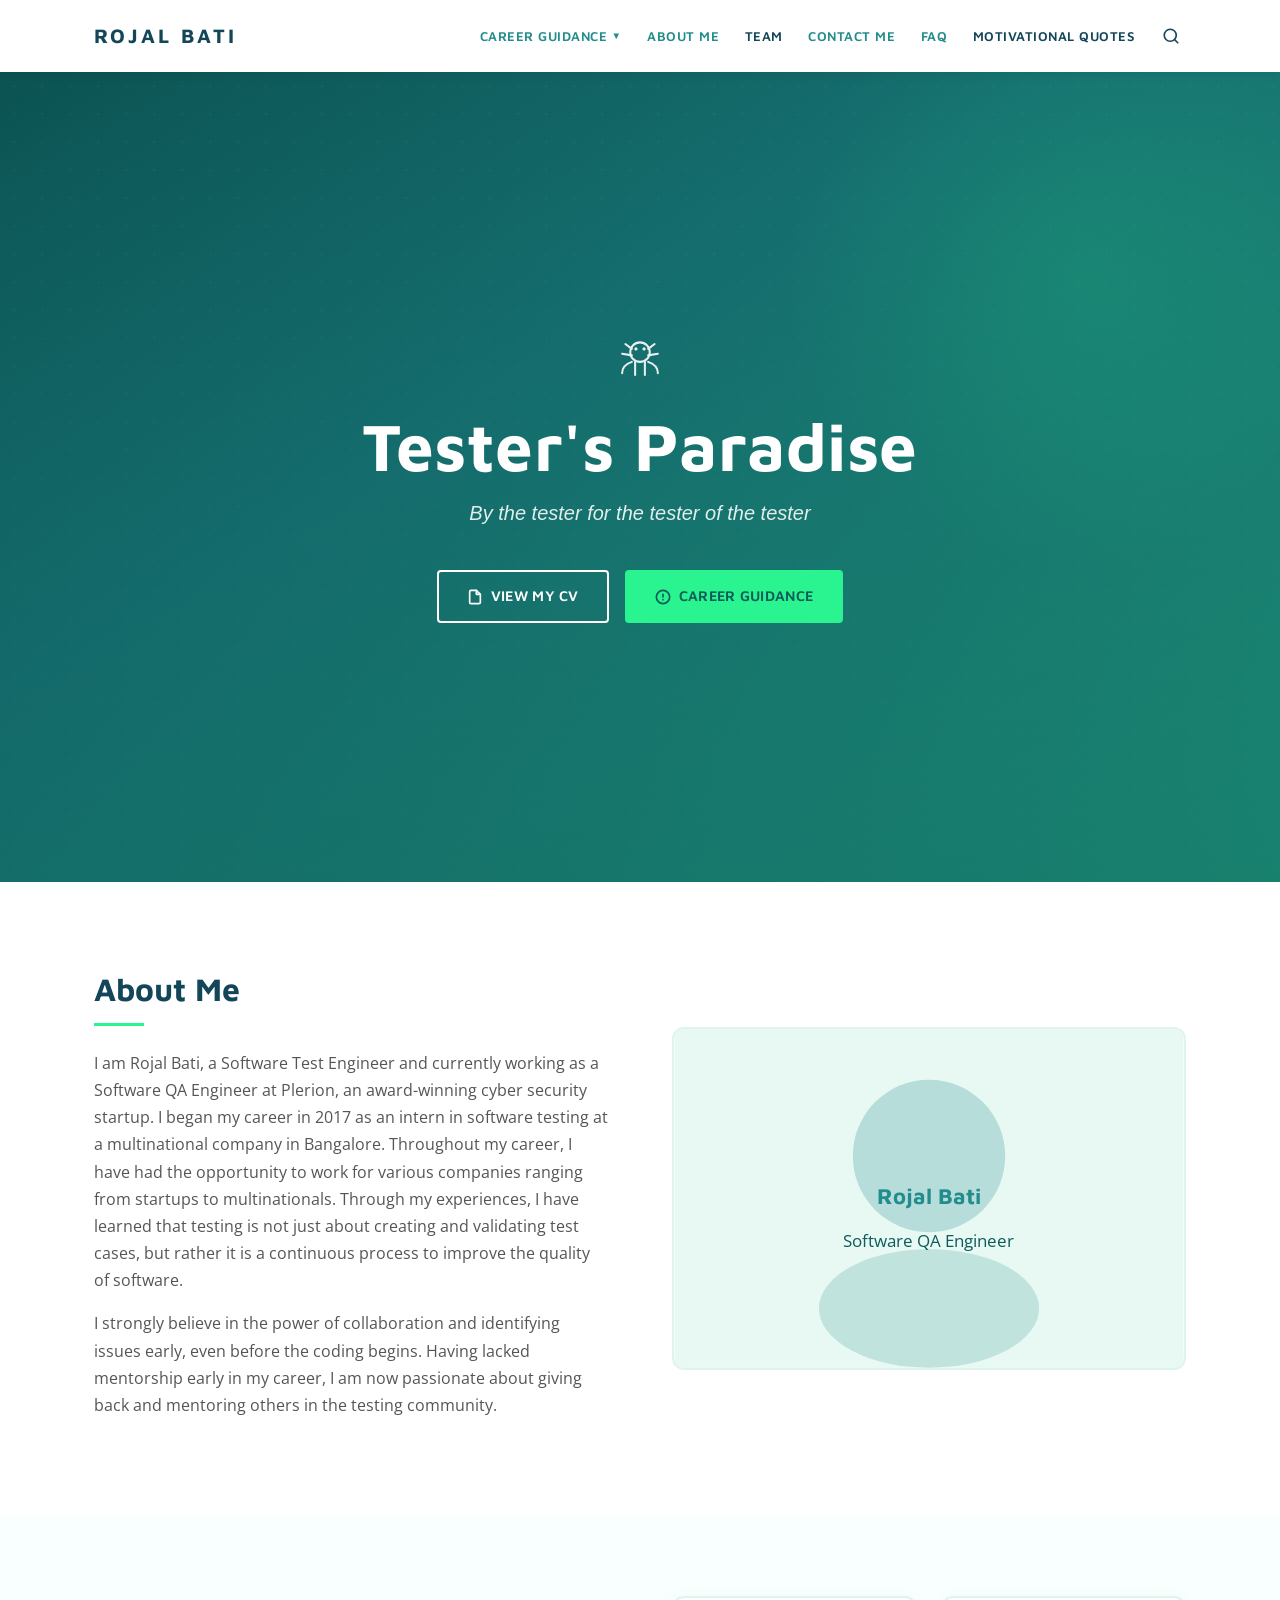
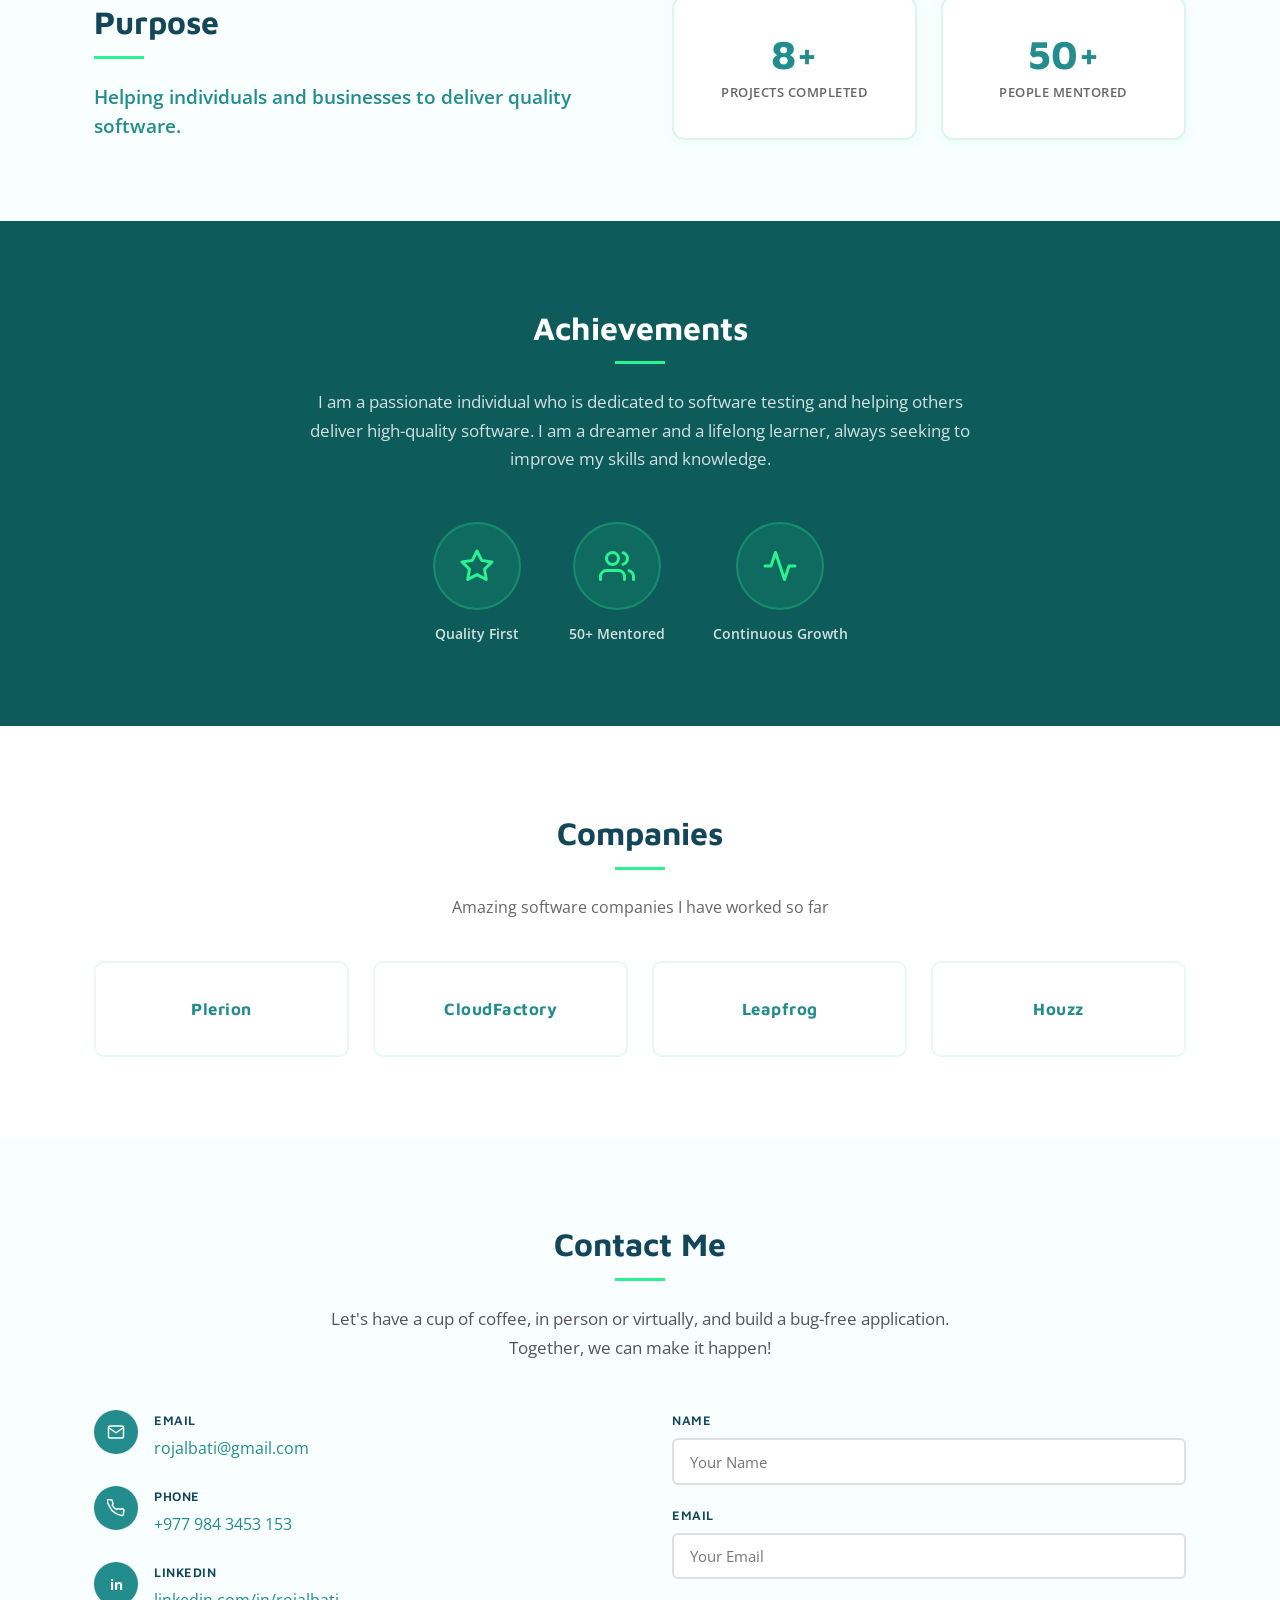
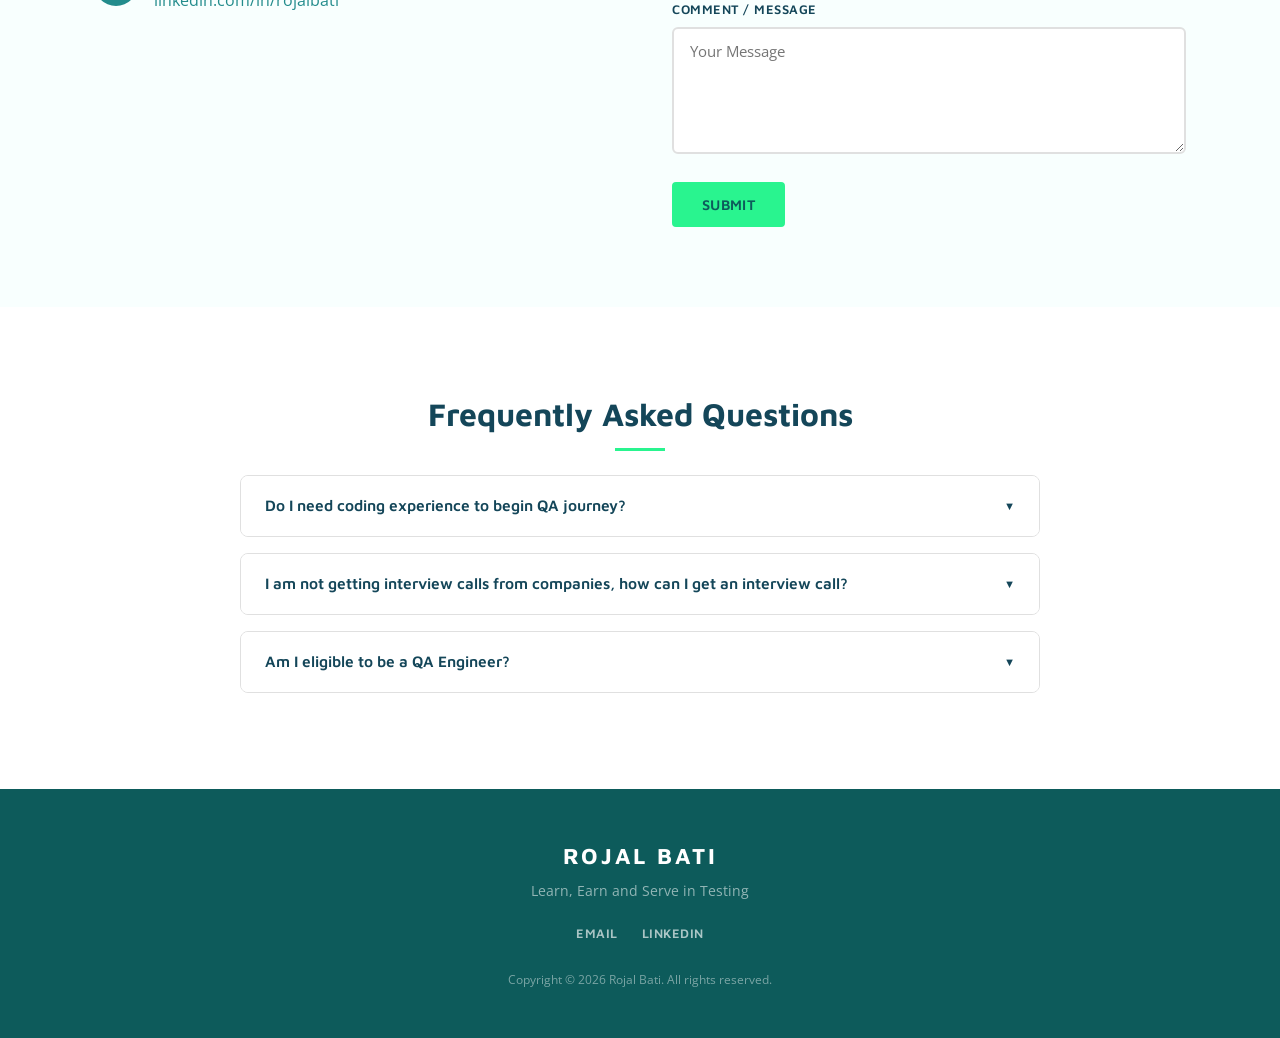
==== commit 702ff6cf: "Set email to rojalbati@gmail.com" ====
--- a/index.html
+++ b/index.html
@@ -156,7 +156,7 @@
             </span>
             <div>
               <strong>Email</strong>
-              <p><a href="mailto:[email protected]">[email protected]</a></p>
+              <p><a href="mailto:rojalbati@gmail.com">rojalbati@gmail.com</a></p>
             </div>
           </div>
           <div class="contact-item">
--- a/style.css
+++ b/style.css
@@ -147,6 +147,7 @@
 
 /* Level 1 */
 .dropdown {
+  display: none;
   list-style: none;
   position: absolute;
   top: calc(100% + 2px);
@@ -156,17 +157,9 @@
   box-shadow: 0 6px 24px rgba(0,0,0,0.12);
   border-radius: 0 0 6px 6px;
   min-width: 180px;
-  opacity: 0;
-  visibility: hidden;
-  transform: translateY(-6px);
-  transition: all 0.22s ease;
   z-index: 900;
 }
-.has-dropdown:hover > .dropdown {
-  opacity: 1;
-  visibility: visible;
-  transform: translateY(0);
-}
+.has-dropdown:hover > .dropdown { display: block; }
 
 .dropdown li > a {
   display: flex;
@@ -180,6 +173,7 @@
   color: #144659;
   padding: 0.6rem 1.1rem;
   transition: background 0.15s, color 0.15s;
+  white-space: nowrap;
 }
 .dropdown li > a:hover { background: #f0fdf8; color: #238c8c; }
 
@@ -187,23 +181,13 @@
 
 /* Level 2 — flyout */
 .level-2 {
-  top: -3px;           /* align with parent item */
+  display: none;
+  top: 0;
   left: 100%;
   border-top: 3px solid #29f48f;
   min-width: 160px;
 }
-.has-flyout:hover > .level-2 {
-  opacity: 1;
-  visibility: visible;
-  transform: translateY(0);
-}
-/* keep level-2 hidden by default same as level-1 */
-.level-2 {
-  opacity: 0;
-  visibility: hidden;
-  transform: translateY(-6px);
-  transition: all 0.22s ease;
-}
+.has-flyout:hover > .level-2 { display: block; }
 
 /* ---- Search ---- */
 .nav-search { margin-left: 0.5rem; }
@@ -220,12 +204,11 @@
 .search-btn:hover { color: #238c8c; }
 
 .search-bar {
+  display: none;
   background: #f5f5f5;
-  height: 0;
-  overflow: hidden;
-  transition: height 0.3s ease;
-}
-.search-bar.visible { height: 56px; }
+  border-top: 1px solid #e8e8e8;
+}
+.search-bar.visible { display: block; }
 .search-inner {
   max-width: 700px;
   margin: 0 auto;
@@ -756,14 +739,11 @@
   /* Mobile: level-1 dropdown */
   .dropdown {
     position: static;
-    opacity: 1 !important;
-    visibility: visible !important;
-    transform: none !important;
     box-shadow: none;
     border-top: none;
+    border-radius: 0;
     border-left: 3px solid #29f48f;
     margin-left: 1.5rem;
-    display: none;
     min-width: auto;
   }
   .has-dropdown.open > .dropdown { display: block; }
@@ -772,13 +752,11 @@
   .level-2 {
     position: static;
     border-left: 3px solid #238c8c;
+    border-top: none;
     margin-left: 1rem;
-    border-top: none;
-    display: none;
-    opacity: 1 !important;
-    visibility: visible !important;
-    transform: none !important;
     box-shadow: none;
+    top: auto;
+    left: auto;
   }
   .has-flyout.open > .level-2 { display: block; }
 
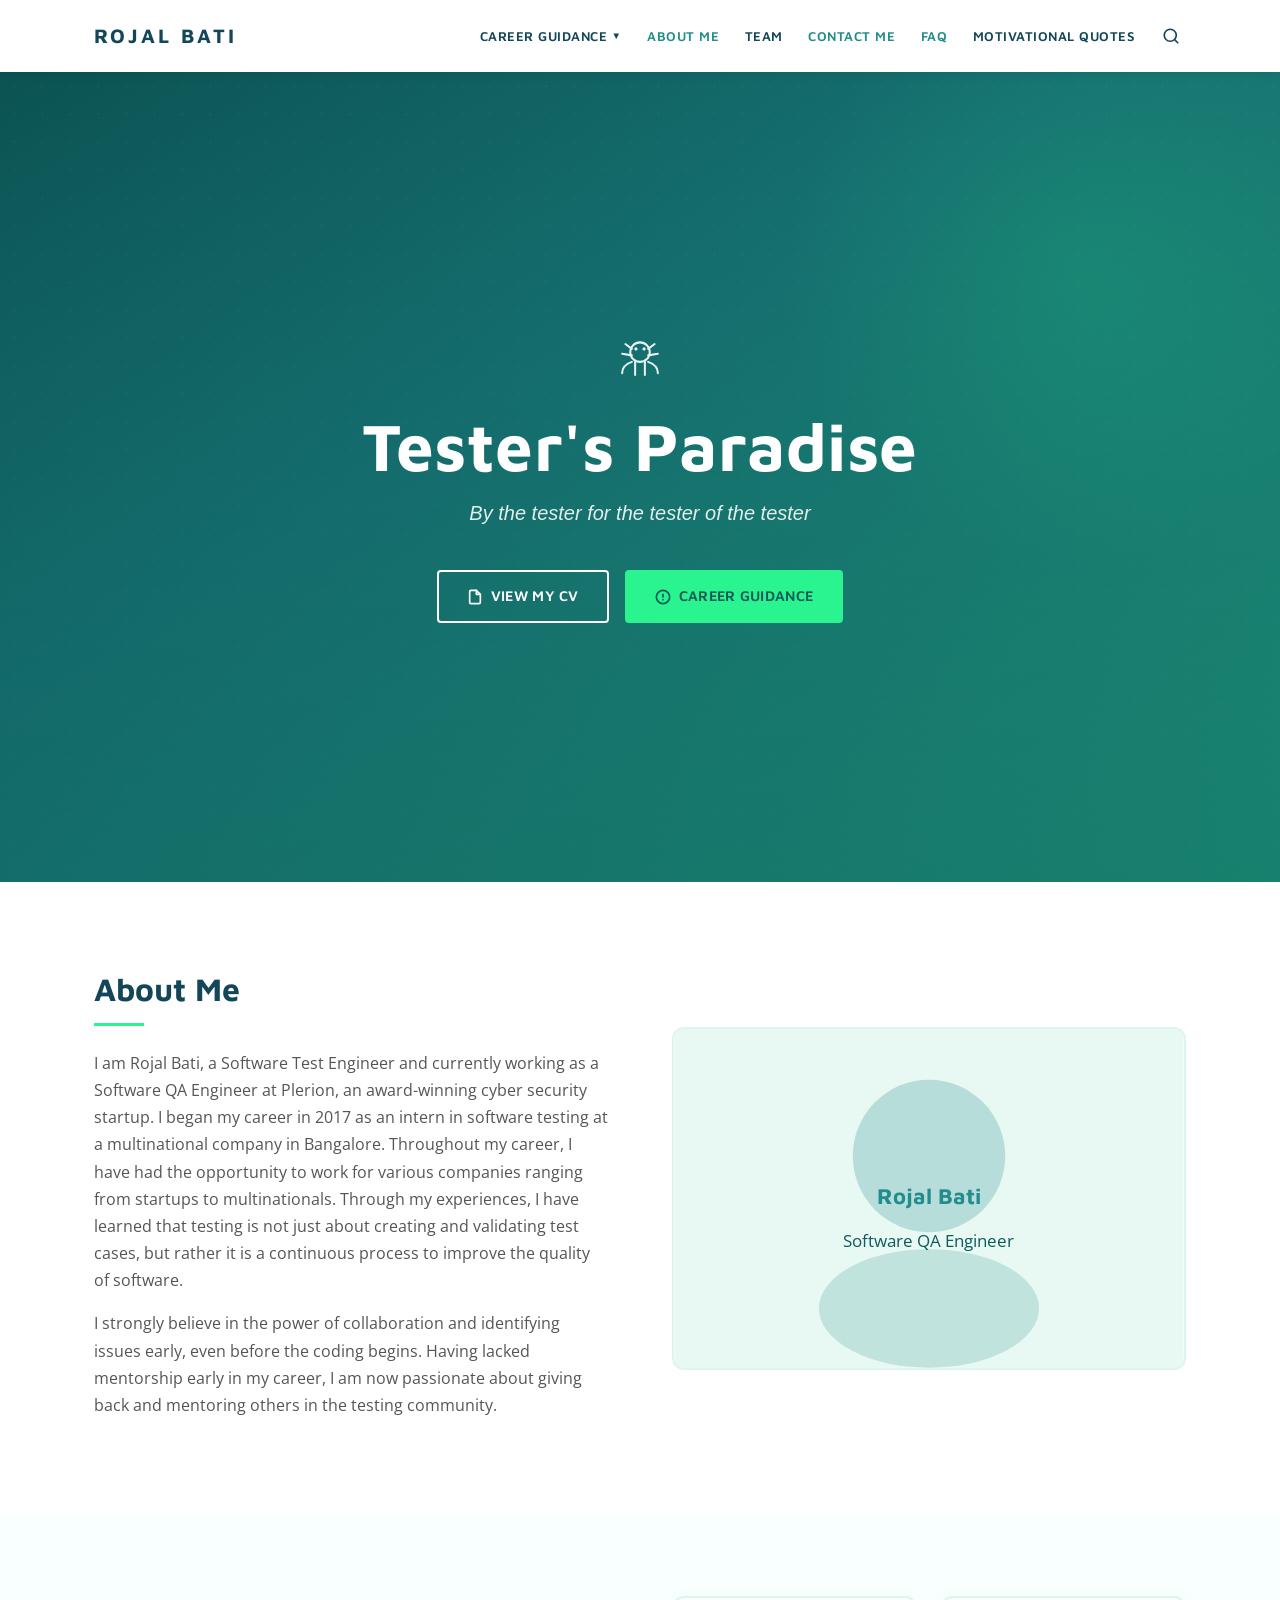
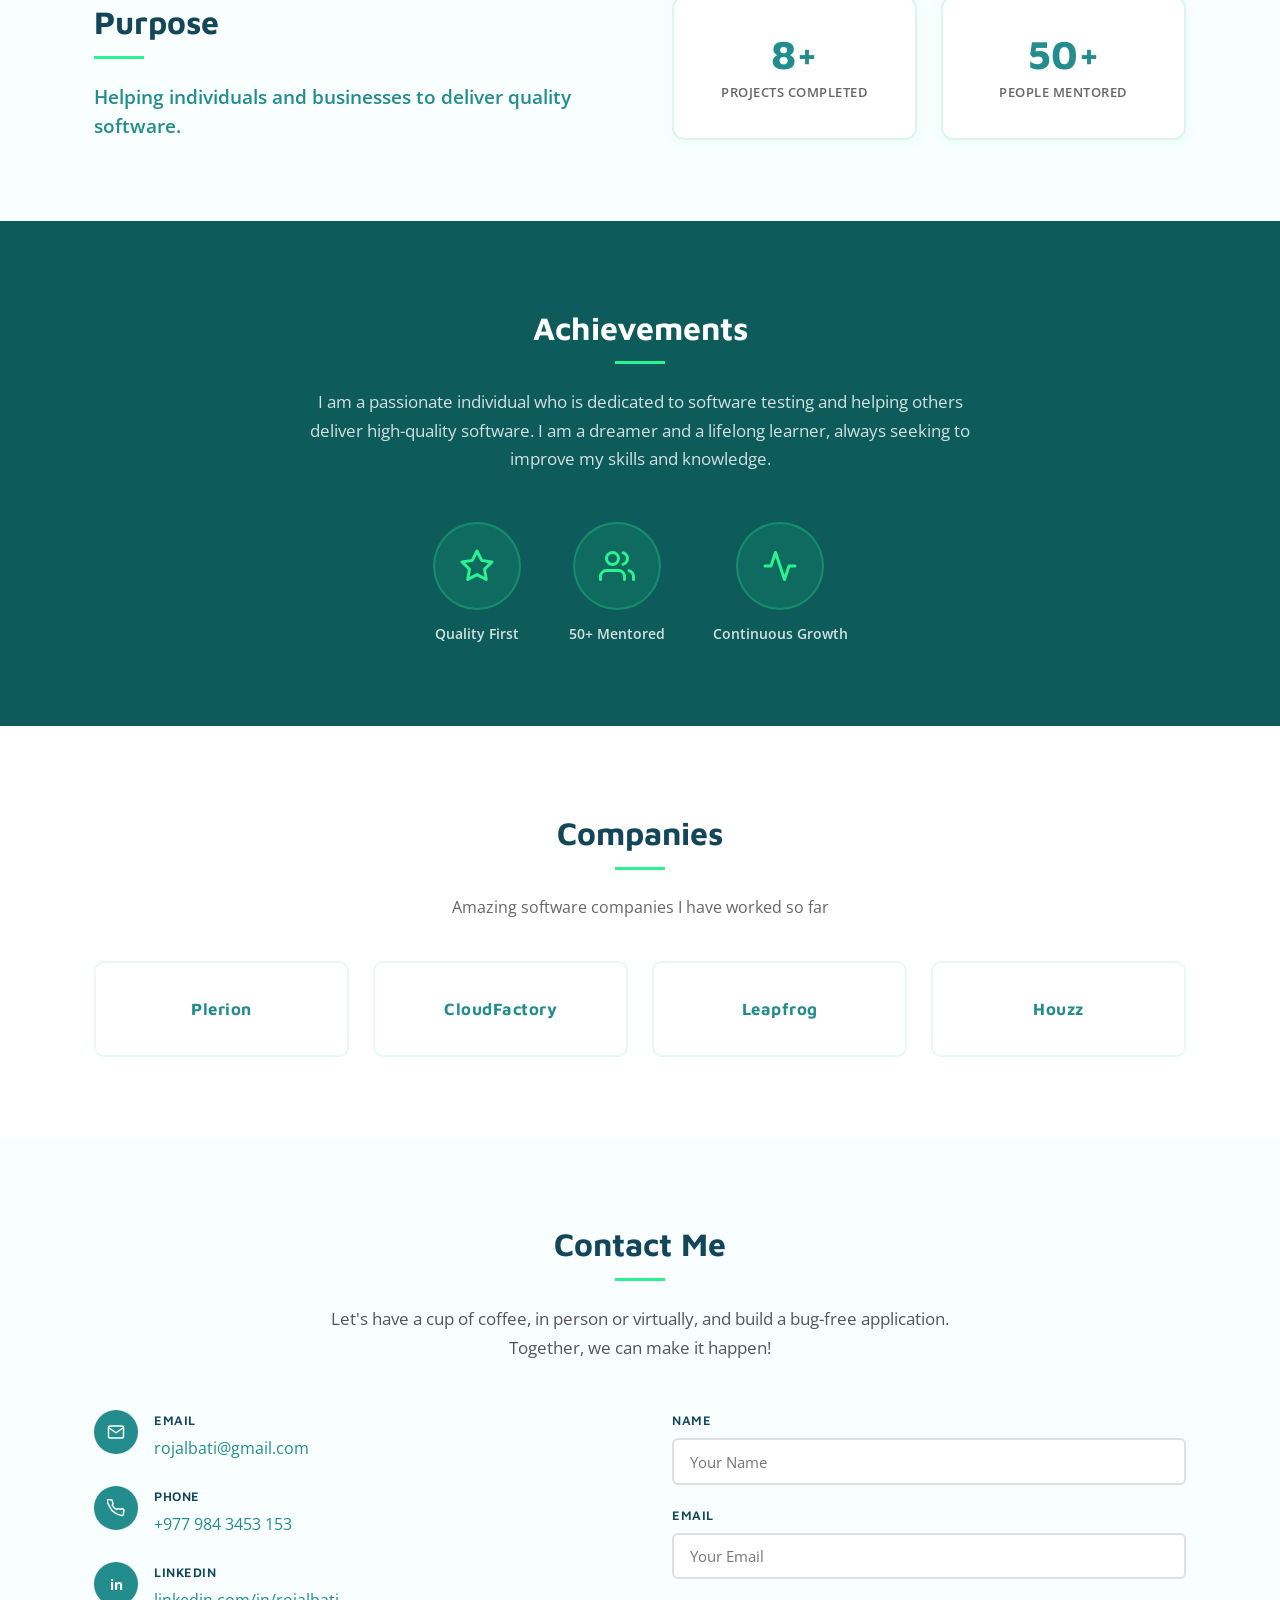
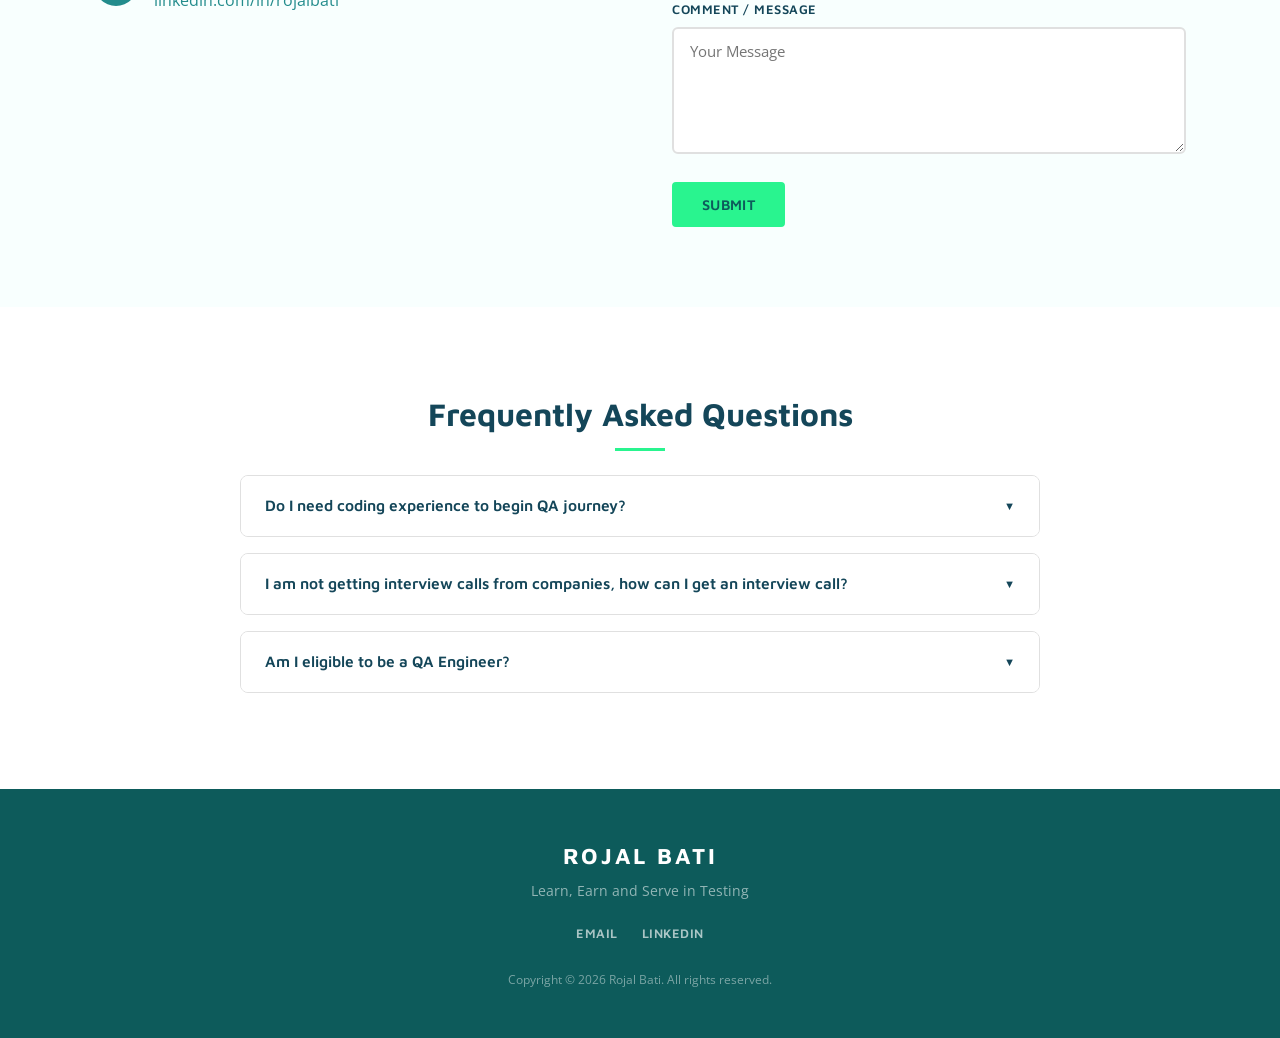
==== commit 3a4b5eb4: "Add Career Guidance page, update nav link and hero button" ====
--- a/index.html
+++ b/index.html
@@ -34,11 +34,11 @@
       <h1 class="hero-title">Tester's Paradise</h1>
       <p class="hero-tagline">By the tester for the tester of the tester</p>
       <div class="hero-buttons">
-        <a href="https://drive.google.com/drive/folders/1KsW7vYz9nzH9A0RQKQkzLpqT7a" target="_blank" class="btn btn-hero-outline">
+        <a href="https://drive.google.com/file/d/1ZV6zfyZ4a313md52zOy6KZWncdwYHofM/view" target="_blank" class="btn btn-hero-outline">
           <svg xmlns="http://www.w3.org/2000/svg" width="16" height="16" viewBox="0 0 24 24" fill="none" stroke="currentColor" stroke-width="2.5" stroke-linecap="round" stroke-linejoin="round"><path d="M14 2H6a2 2 0 00-2 2v16a2 2 0 002 2h12a2 2 0 002-2V8z"/><polyline points="14 2 14 8 20 8"/></svg>
           View MY CV
         </a>
-        <a href="#faq" class="btn btn-hero-primary">
+        <a href="career-guidance.html" class="btn btn-hero-primary">
           <svg xmlns="http://www.w3.org/2000/svg" width="16" height="16" viewBox="0 0 24 24" fill="none" stroke="currentColor" stroke-width="2.5" stroke-linecap="round" stroke-linejoin="round"><circle cx="12" cy="12" r="10"/><line x1="12" y1="8" x2="12" y2="12"/><line x1="12" y1="16" x2="12.01" y2="16"/></svg>
           Career Guidance
         </a>
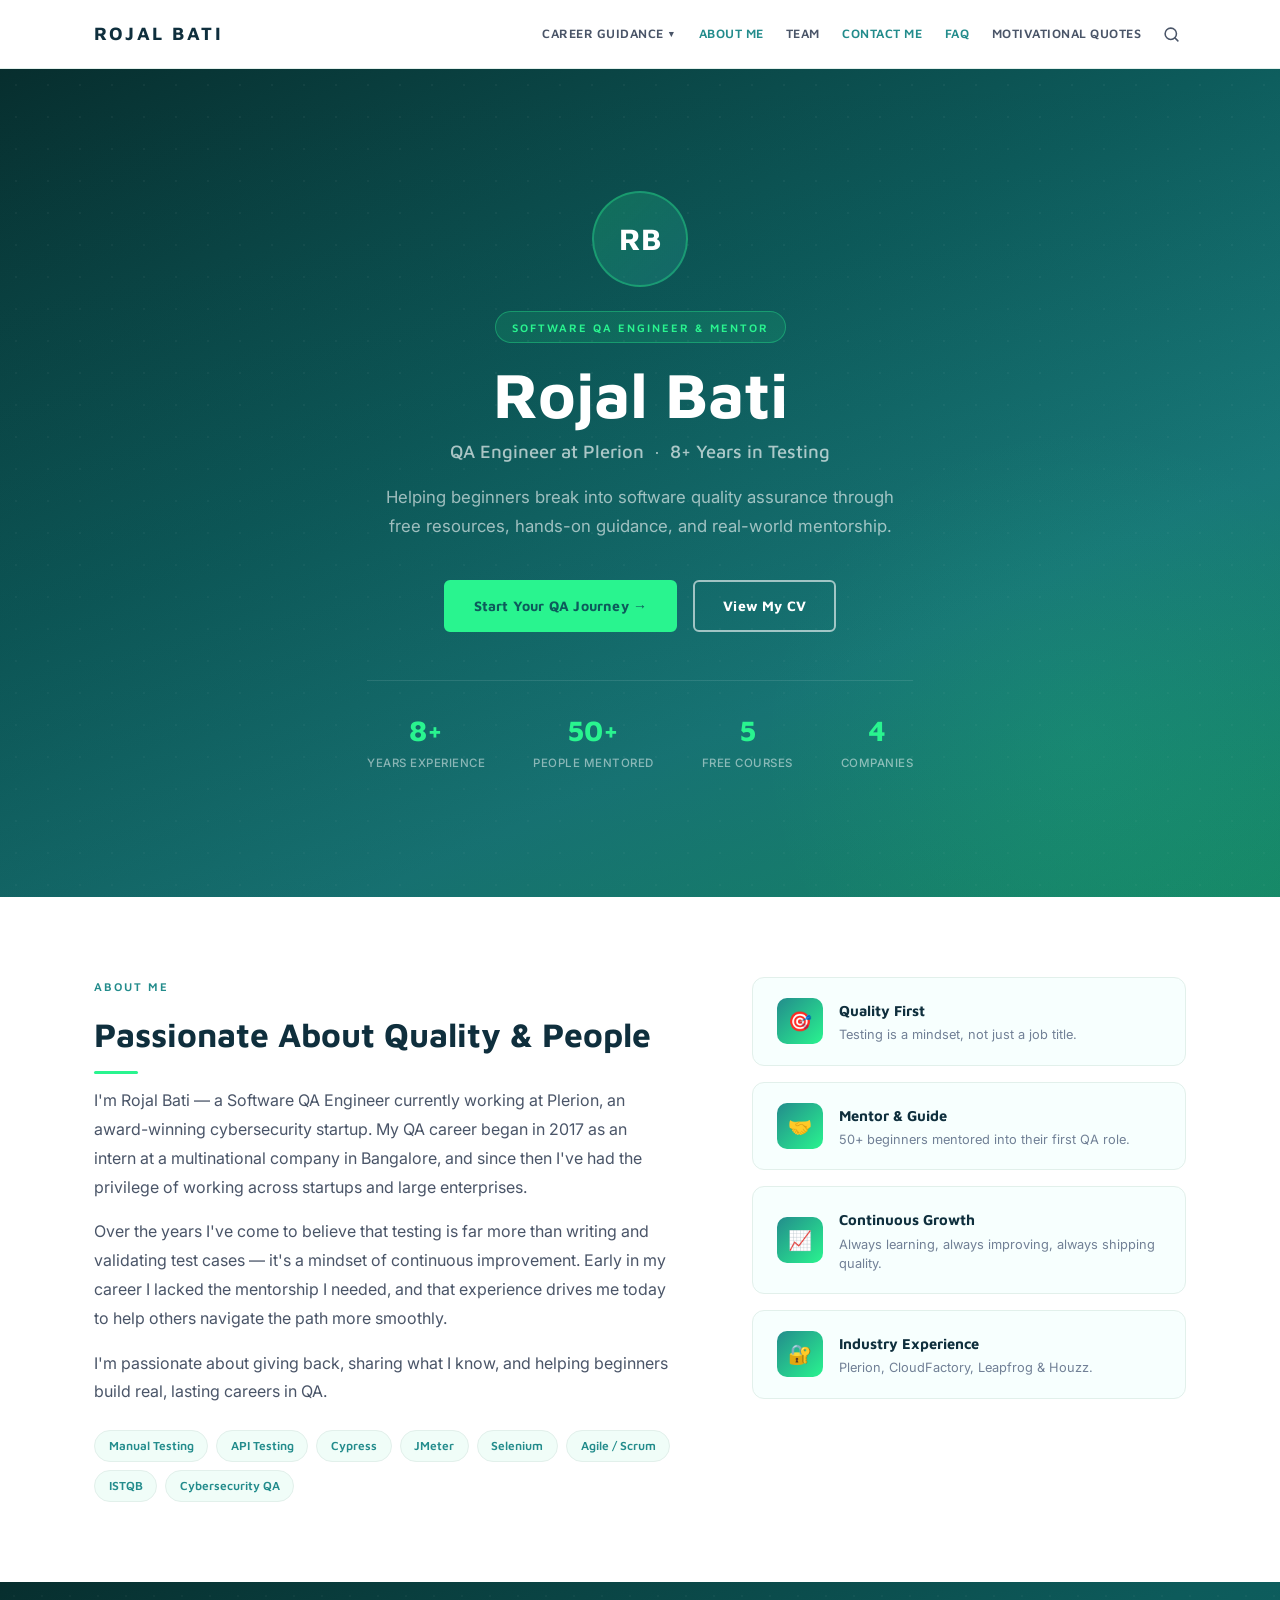
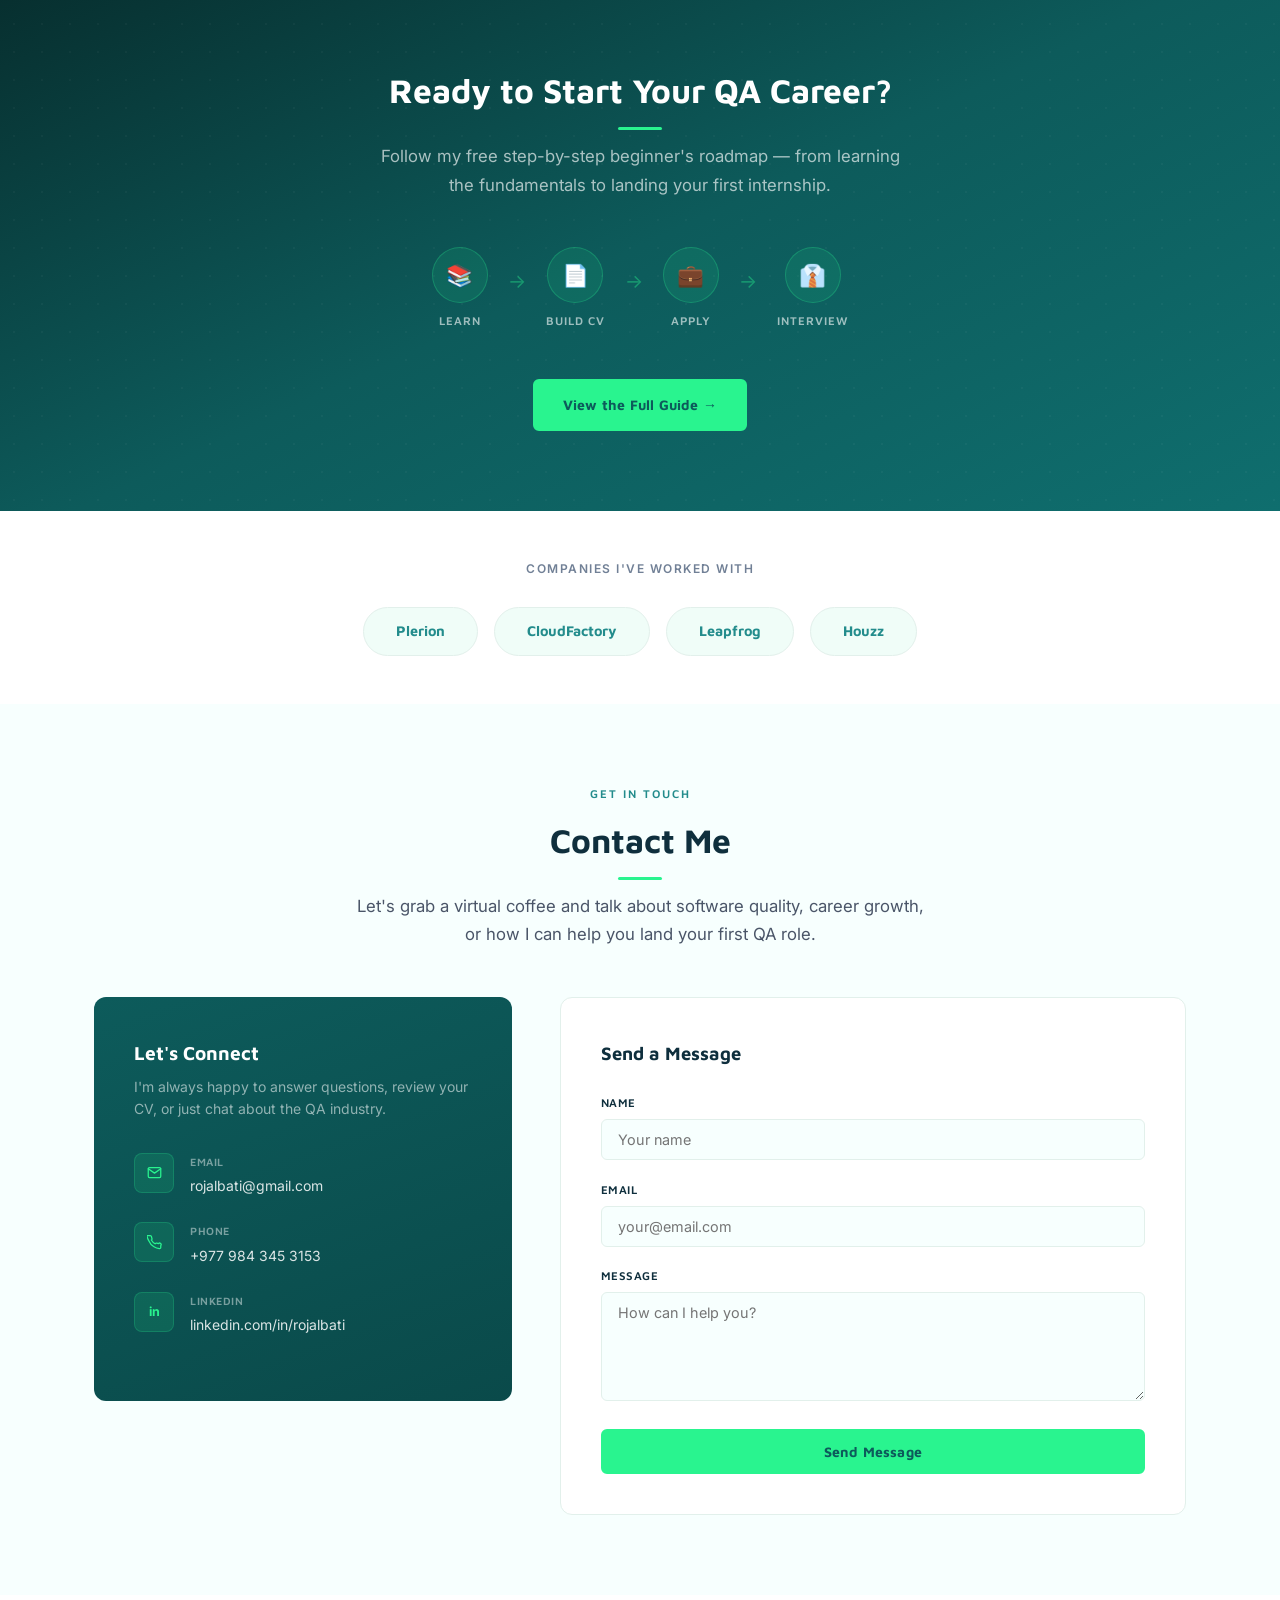
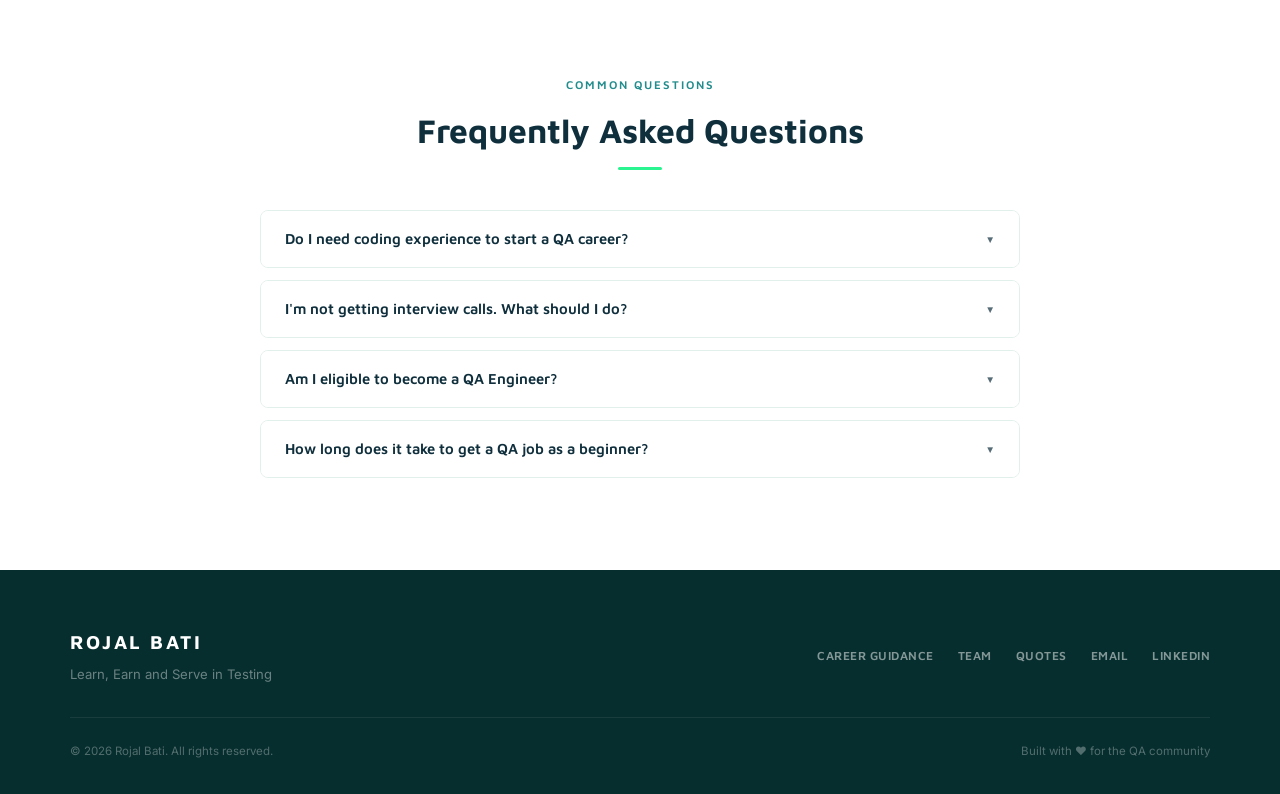
==== commit ccc54c89: "Revamp website — modern design, new content, updated all pages - Rewrote style.css with CSS custom p" ====
--- a/index.html
+++ b/index.html
@@ -3,11 +3,11 @@
 <head>
   <meta charset="UTF-8" />
   <meta name="viewport" content="width=device-width, initial-scale=1.0" />
-  <title>Home - Rojal Bati: Learn, Earn and Serve in Testing</title>
-  <meta name="description" content="Rojal Bati - Software Test Engineer. Helping individuals and businesses to deliver quality software." />
+  <title>Rojal Bati — Software QA Engineer & Mentor</title>
+  <meta name="description" content="Rojal Bati — Software QA Engineer at Plerion. Helping beginners land their first QA role through free career guidance, curated courses, and real-world mentorship." />
   <link rel="preconnect" href="https://fonts.googleapis.com" />
   <link rel="preconnect" href="https://fonts.gstatic.com" crossorigin />
-  <link href="https://fonts.googleapis.com/css2?family=Maven+Pro:wght@400;600;700&family=Open+Sans:wght@400;600&display=swap" rel="stylesheet" />
+  <link href="https://fonts.googleapis.com/css2?family=Inter:wght@400;500;600&family=Maven+Pro:wght@400;600;700&display=swap" rel="stylesheet" />
   <link rel="stylesheet" href="style.css" />
   <script src="nav.js" defer></script>
 </head>
@@ -19,126 +19,132 @@
   <section class="hero">
     <div class="hero-overlay"></div>
     <div class="hero-content">
-      <div class="hero-bug-icon">
-        <svg xmlns="http://www.w3.org/2000/svg" viewBox="0 0 64 64" width="52" height="52" fill="none">
-          <circle cx="32" cy="26" r="12" stroke="#fff" stroke-width="2.5"/>
-          <path d="M22 38 C16 40 10 44 10 52" stroke="#fff" stroke-width="2.5" stroke-linecap="round"/>
-          <path d="M42 38 C48 40 54 44 54 52" stroke="#fff" stroke-width="2.5" stroke-linecap="round"/>
-          <path d="M22 30 L10 28M42 30 L54 28" stroke="#fff" stroke-width="2.5" stroke-linecap="round"/>
-          <path d="M22 22 L14 16M42 22 L50 16" stroke="#fff" stroke-width="2.5" stroke-linecap="round"/>
-          <path d="M26 38 L26 54M38 38 L38 54" stroke="#fff" stroke-width="2.5" stroke-linecap="round"/>
-          <circle cx="27" cy="22" r="2" fill="#fff"/>
-          <circle cx="37" cy="22" r="2" fill="#fff"/>
-        </svg>
-      </div>
-      <h1 class="hero-title">Tester's Paradise</h1>
-      <p class="hero-tagline">By the tester for the tester of the tester</p>
+      <div class="hero-avatar">RB</div>
+      <span class="hero-label">Software QA Engineer &amp; Mentor</span>
+      <h1 class="hero-title">Rojal Bati</h1>
+      <p class="hero-role">QA Engineer at Plerion &nbsp;·&nbsp; 8+ Years in Testing</p>
+      <p class="hero-tagline">Helping beginners break into software quality assurance through free resources, hands-on guidance, and real-world mentorship.</p>
       <div class="hero-buttons">
-        <a href="https://drive.google.com/file/d/1ZV6zfyZ4a313md52zOy6KZWncdwYHofM/view" target="_blank" class="btn btn-hero-outline">
-          <svg xmlns="http://www.w3.org/2000/svg" width="16" height="16" viewBox="0 0 24 24" fill="none" stroke="currentColor" stroke-width="2.5" stroke-linecap="round" stroke-linejoin="round"><path d="M14 2H6a2 2 0 00-2 2v16a2 2 0 002 2h12a2 2 0 002-2V8z"/><polyline points="14 2 14 8 20 8"/></svg>
-          View MY CV
-        </a>
-        <a href="career-guidance.html" class="btn btn-hero-primary">
-          <svg xmlns="http://www.w3.org/2000/svg" width="16" height="16" viewBox="0 0 24 24" fill="none" stroke="currentColor" stroke-width="2.5" stroke-linecap="round" stroke-linejoin="round"><circle cx="12" cy="12" r="10"/><line x1="12" y1="8" x2="12" y2="12"/><line x1="12" y1="16" x2="12.01" y2="16"/></svg>
-          Career Guidance
-        </a>
-      </div>
-    </div>
-  </section>
-
-  <!-- ABOUT ME -->
+        <a href="career-guidance.html" class="btn btn-hero-primary">Start Your QA Journey &rarr;</a>
+        <a href="https://drive.google.com/file/d/1ZV6zfyZ4a313md52zOy6KZWncdwYHofM/view" target="_blank" rel="noopener" class="btn btn-hero-outline">View My CV</a>
+      </div>
+      <div class="hero-stats">
+        <div class="hero-stat">
+          <span class="hero-stat-num">8+</span>
+          <span class="hero-stat-label">Years Experience</span>
+        </div>
+        <div class="hero-stat">
+          <span class="hero-stat-num">50+</span>
+          <span class="hero-stat-label">People Mentored</span>
+        </div>
+        <div class="hero-stat">
+          <span class="hero-stat-num">5</span>
+          <span class="hero-stat-label">Free Courses</span>
+        </div>
+        <div class="hero-stat">
+          <span class="hero-stat-num">4</span>
+          <span class="hero-stat-label">Companies</span>
+        </div>
+      </div>
+    </div>
+  </section>
+
+  <!-- ABOUT -->
   <section class="section about-section" id="about">
     <div class="container">
       <div class="about-grid">
         <div class="about-text">
-          <h2 class="section-title">About Me</h2>
-          <p>I am Rojal Bati, a Software Test Engineer and currently working as a Software QA Engineer at Plerion, an award-winning cyber security startup. I began my career in 2017 as an intern in software testing at a multinational company in Bangalore. Throughout my career, I have had the opportunity to work for various companies ranging from startups to multinationals. Through my experiences, I have learned that testing is not just about creating and validating test cases, but rather it is a continuous process to improve the quality of software.</p>
-          <p>I strongly believe in the power of collaboration and identifying issues early, even before the coding begins. Having lacked mentorship early in my career, I am now passionate about giving back and mentoring others in the testing community.</p>
-        </div>
-        <div class="about-image">
-          <div class="image-placeholder">
-            <svg viewBox="0 0 300 200" xmlns="http://www.w3.org/2000/svg" width="100%" height="100%">
-              <rect width="300" height="200" fill="#e8f8f2"/>
-              <circle cx="150" cy="75" r="45" fill="#238c8c" opacity="0.25"/>
-              <ellipse cx="150" cy="165" rx="65" ry="35" fill="#238c8c" opacity="0.2"/>
-              <text x="50%" y="50%" dominant-baseline="middle" text-anchor="middle" fill="#238c8c" font-size="13" font-family="Maven Pro, sans-serif" font-weight="700">Rojal Bati</text>
-              <text x="50%" y="63%" dominant-baseline="middle" text-anchor="middle" fill="#0d5b5b" font-size="10" font-family="Open Sans, sans-serif">Software QA Engineer</text>
-            </svg>
-          </div>
-        </div>
-      </div>
-    </div>
-  </section>
-
-  <!-- PURPOSE & STATS -->
-  <section class="section purpose-section">
-    <div class="container">
-      <div class="purpose-grid">
-        <div class="purpose-text">
-          <h2 class="section-title">Purpose</h2>
-          <p class="purpose-statement">Helping individuals and businesses to deliver quality software.</p>
-        </div>
-        <div class="stats-grid">
-          <div class="stat-card">
-            <span class="stat-number">8+</span>
-            <span class="stat-label">Projects Completed</span>
-          </div>
-          <div class="stat-card">
-            <span class="stat-number">50+</span>
-            <span class="stat-label">People Mentored</span>
-          </div>
-        </div>
-      </div>
-    </div>
-  </section>
-
-  <!-- ACHIEVEMENTS -->
-  <section class="section achievements-section" id="achievements">
-    <div class="container">
-      <h2 class="section-title text-center">Achievements</h2>
-      <p class="text-center achievements-text">I am a passionate individual who is dedicated to software testing and helping others deliver high-quality software. I am a dreamer and a lifelong learner, always seeking to improve my skills and knowledge.</p>
-      <div class="achievements-icons">
-        <div class="achievement-icon">
-          <div class="icon-circle">
-            <svg viewBox="0 0 24 24" fill="none" xmlns="http://www.w3.org/2000/svg" width="36" height="36">
-              <path d="M12 2L15.09 8.26L22 9.27L17 14.14L18.18 21.02L12 17.77L5.82 21.02L7 14.14L2 9.27L8.91 8.26L12 2Z" stroke="#29f48f" stroke-width="2" stroke-linejoin="round"/>
-            </svg>
-          </div>
-          <p>Quality First</p>
-        </div>
-        <div class="achievement-icon">
-          <div class="icon-circle">
-            <svg viewBox="0 0 24 24" fill="none" xmlns="http://www.w3.org/2000/svg" width="36" height="36">
-              <path d="M17 21V19C17 17.93 16.58 16.92 15.83 16.17C15.08 15.42 14.06 15 13 15H5C3.93 15 2.92 15.42 2.17 16.17C1.42 16.92 1 17.93 1 19V21" stroke="#29f48f" stroke-width="2" stroke-linecap="round" stroke-linejoin="round"/>
-              <circle cx="9" cy="7" r="4" stroke="#29f48f" stroke-width="2"/>
-              <path d="M23 21V19C23 18.11 22.7 17.25 22.16 16.55C21.62 15.85 20.86 15.35 20 15.13" stroke="#29f48f" stroke-width="2" stroke-linecap="round"/>
-              <path d="M16 3.13C16.86 3.35 17.62 3.85 18.17 4.55C18.71 5.25 19 6.12 19 7C19 7.88 18.71 8.75 18.17 9.45C17.62 10.15 16.86 10.65 16 10.87" stroke="#29f48f" stroke-width="2" stroke-linecap="round"/>
-            </svg>
-          </div>
-          <p>50+ Mentored</p>
-        </div>
-        <div class="achievement-icon">
-          <div class="icon-circle">
-            <svg viewBox="0 0 24 24" fill="none" xmlns="http://www.w3.org/2000/svg" width="36" height="36">
-              <polyline points="22 12 18 12 15 21 9 3 6 12 2 12" stroke="#29f48f" stroke-width="2" stroke-linecap="round" stroke-linejoin="round"/>
-            </svg>
-          </div>
-          <p>Continuous Growth</p>
-        </div>
+          <span class="about-eyebrow">About Me</span>
+          <h2 class="section-title">Passionate About Quality &amp; People</h2>
+          <p>I'm Rojal Bati — a Software QA Engineer currently working at Plerion, an award-winning cybersecurity startup. My QA career began in 2017 as an intern at a multinational company in Bangalore, and since then I've had the privilege of working across startups and large enterprises.</p>
+          <p>Over the years I've come to believe that testing is far more than writing and validating test cases — it's a mindset of continuous improvement. Early in my career I lacked the mentorship I needed, and that experience drives me today to help others navigate the path more smoothly.</p>
+          <p>I'm passionate about giving back, sharing what I know, and helping beginners build real, lasting careers in QA.</p>
+          <div class="skill-chips">
+            <span class="chip">Manual Testing</span>
+            <span class="chip">API Testing</span>
+            <span class="chip">Cypress</span>
+            <span class="chip">JMeter</span>
+            <span class="chip">Selenium</span>
+            <span class="chip">Agile / Scrum</span>
+            <span class="chip">ISTQB</span>
+            <span class="chip">Cybersecurity QA</span>
+          </div>
+        </div>
+        <div class="about-visual">
+          <div class="about-card">
+            <div class="about-card-icon">🎯</div>
+            <div>
+              <h4>Quality First</h4>
+              <p>Testing is a mindset, not just a job title.</p>
+            </div>
+          </div>
+          <div class="about-card">
+            <div class="about-card-icon">🤝</div>
+            <div>
+              <h4>Mentor &amp; Guide</h4>
+              <p>50+ beginners mentored into their first QA role.</p>
+            </div>
+          </div>
+          <div class="about-card">
+            <div class="about-card-icon">📈</div>
+            <div>
+              <h4>Continuous Growth</h4>
+              <p>Always learning, always improving, always shipping quality.</p>
+            </div>
+          </div>
+          <div class="about-card">
+            <div class="about-card-icon">🔐</div>
+            <div>
+              <h4>Industry Experience</h4>
+              <p>Plerion, CloudFactory, Leapfrog &amp; Houzz.</p>
+            </div>
+          </div>
+        </div>
+      </div>
+    </div>
+  </section>
+
+  <!-- CAREER GUIDANCE CTA -->
+  <section class="cta-section">
+    <div class="container">
+      <div class="cta-inner">
+        <h2 class="section-title text-center">Ready to Start Your QA Career?</h2>
+        <p class="cta-subtitle">Follow my free step-by-step beginner's roadmap — from learning the fundamentals to landing your first internship.</p>
+        <div class="cta-steps">
+          <div class="cta-step">
+            <div class="cta-step-icon">📚</div>
+            <span class="cta-step-label">Learn</span>
+          </div>
+          <span class="cta-step-arrow">&rarr;</span>
+          <div class="cta-step">
+            <div class="cta-step-icon">📄</div>
+            <span class="cta-step-label">Build CV</span>
+          </div>
+          <span class="cta-step-arrow">&rarr;</span>
+          <div class="cta-step">
+            <div class="cta-step-icon">💼</div>
+            <span class="cta-step-label">Apply</span>
+          </div>
+          <span class="cta-step-arrow">&rarr;</span>
+          <div class="cta-step">
+            <div class="cta-step-icon">👔</div>
+            <span class="cta-step-label">Interview</span>
+          </div>
+        </div>
+        <a href="career-guidance.html" class="btn btn-hero-primary">View the Full Guide &rarr;</a>
       </div>
     </div>
   </section>
 
   <!-- COMPANIES -->
-  <section class="section companies-section" id="companies">
-    <div class="container">
-      <h2 class="section-title text-center">Companies</h2>
-      <p class="text-center companies-tagline">Amazing software companies I have worked so far</p>
-      <div class="companies-grid">
-        <div class="company-card"><div class="company-logo-placeholder">Plerion</div></div>
-        <div class="company-card"><div class="company-logo-placeholder">CloudFactory</div></div>
-        <div class="company-card"><div class="company-logo-placeholder">Leapfrog</div></div>
-        <div class="company-card"><div class="company-logo-placeholder">Houzz</div></div>
+  <section class="companies-section" id="companies">
+    <div class="container">
+      <p class="companies-label">Companies I've worked with</p>
+      <div class="companies-row">
+        <span class="company-pill">Plerion</span>
+        <span class="company-pill">CloudFactory</span>
+        <span class="company-pill">Leapfrog</span>
+        <span class="company-pill">Houzz</span>
       </div>
     </div>
   </section>
@@ -146,13 +152,16 @@
   <!-- CONTACT -->
   <section class="section contact-section" id="contact">
     <div class="container">
+      <span class="section-label" style="text-align:center;display:block;">Get in Touch</span>
       <h2 class="section-title text-center">Contact Me</h2>
-      <p class="text-center contact-intro">Let's have a cup of coffee, in person or virtually, and build a bug-free application. Together, we can make it happen!</p>
+      <p class="contact-intro">Let's grab a virtual coffee and talk about software quality, career growth, or how I can help you land your first QA role.</p>
       <div class="contact-grid">
-        <div class="contact-info">
+        <div class="contact-info-card">
+          <h3>Let's Connect</h3>
+          <p>I'm always happy to answer questions, review your CV, or just chat about the QA industry.</p>
           <div class="contact-item">
             <span class="contact-icon">
-              <svg xmlns="http://www.w3.org/2000/svg" width="18" height="18" viewBox="0 0 24 24" fill="none" stroke="currentColor" stroke-width="2" stroke-linecap="round" stroke-linejoin="round"><path d="M4 4h16c1.1 0 2 .9 2 2v12c0 1.1-.9 2-2 2H4c-1.1 0-2-.9-2-2V6c0-1.1.9-2 2-2z"/><polyline points="22,6 12,13 2,6"/></svg>
+              <svg xmlns="http://www.w3.org/2000/svg" width="15" height="15" viewBox="0 0 24 24" fill="none" stroke="currentColor" stroke-width="2" stroke-linecap="round" stroke-linejoin="round"><path d="M4 4h16c1.1 0 2 .9 2 2v12c0 1.1-.9 2-2 2H4c-1.1 0-2-.9-2-2V6c0-1.1.9-2 2-2z"/><polyline points="22,6 12,13 2,6"/></svg>
             </span>
             <div>
               <strong>Email</strong>
@@ -161,36 +170,37 @@
           </div>
           <div class="contact-item">
             <span class="contact-icon">
-              <svg xmlns="http://www.w3.org/2000/svg" width="18" height="18" viewBox="0 0 24 24" fill="none" stroke="currentColor" stroke-width="2" stroke-linecap="round" stroke-linejoin="round"><path d="M22 16.92v3a2 2 0 01-2.18 2 19.79 19.79 0 01-8.63-3.07A19.5 19.5 0 013.07 9.5a19.79 19.79 0 01-3.07-8.67A2 2 0 012.18 1h3a2 2 0 012 1.72c.127.96.361 1.903.7 2.81a2 2 0 01-.45 2.11L6.91 8.09a16 16 0 006 6l.56-.56a2 2 0 012.11-.45c.907.339 1.85.573 2.81.7A2 2 0 0122 16.92z"/></svg>
+              <svg xmlns="http://www.w3.org/2000/svg" width="15" height="15" viewBox="0 0 24 24" fill="none" stroke="currentColor" stroke-width="2" stroke-linecap="round" stroke-linejoin="round"><path d="M22 16.92v3a2 2 0 01-2.18 2 19.79 19.79 0 01-8.63-3.07A19.5 19.5 0 013.07 9.5a19.79 19.79 0 01-3.07-8.67A2 2 0 012.18 1h3a2 2 0 012 1.72c.127.96.361 1.903.7 2.81a2 2 0 01-.45 2.11L6.91 8.09a16 16 0 006 6l.56-.56a2 2 0 012.11-.45c.907.339 1.85.573 2.81.7A2 2 0 0122 16.92z"/></svg>
             </span>
             <div>
               <strong>Phone</strong>
-              <p><a href="tel:+9779843453153">+977 984 3453 153</a></p>
+              <p><a href="tel:+9779843453153">+977 984 345 3153</a></p>
             </div>
           </div>
           <div class="contact-item">
-            <span class="contact-icon" style="font-size:0.85rem;font-weight:700;">in</span>
+            <span class="contact-icon" style="font-size:0.78rem;font-weight:700;">in</span>
             <div>
               <strong>LinkedIn</strong>
               <p><a href="https://linkedin.com/in/rojalbati" target="_blank" rel="noopener">linkedin.com/in/rojalbati</a></p>
             </div>
           </div>
         </div>
-        <div class="contact-form">
+        <div class="contact-form-wrap">
+          <h3>Send a Message</h3>
           <form id="contactForm" onsubmit="handleSubmit(event)">
             <div class="form-group">
               <label for="name">Name</label>
-              <input type="text" id="name" name="name" placeholder="Your Name" required />
+              <input type="text" id="name" name="name" placeholder="Your name" required />
             </div>
             <div class="form-group">
               <label for="email">Email</label>
-              <input type="email" id="email" name="email" placeholder="Your Email" required />
+              <input type="email" id="email" name="email" placeholder="your@email.com" required />
             </div>
             <div class="form-group">
-              <label for="message">Comment / Message</label>
-              <textarea id="message" name="message" rows="5" placeholder="Your Message" required></textarea>
-            </div>
-            <button type="submit" class="btn btn-primary">Submit</button>
+              <label for="message">Message</label>
+              <textarea id="message" name="message" rows="5" placeholder="How can I help you?" required></textarea>
+            </div>
+            <button type="submit" class="btn btn-primary" style="width:100%;justify-content:center;">Send Message</button>
           </form>
         </div>
       </div>
@@ -200,42 +210,53 @@
   <!-- FAQ -->
   <section class="section faq-section" id="faq">
     <div class="container">
+      <span class="section-label" style="text-align:center;display:block;">Common Questions</span>
       <h2 class="section-title text-center">Frequently Asked Questions</h2>
       <div class="faq-list">
         <div class="faq-item">
           <button class="faq-question" onclick="toggleFaq(this)">
-            Do I need coding experience to begin QA journey?
-            <span class="faq-arrow">&#9660;</span>
-          </button>
-          <div class="faq-answer">
-            <p>Would you be able to effectively determine the quality of food if you had no knowledge about it? Of course not! Similarly, coding knowledge helps you better understand software quality. However, it is not a strict requirement to start your QA journey.</p>
-            <p>You can begin as a manual tester and learn coding along the way. I personally learned Java and Selenium after starting as a manual tester. What matters most is your willingness to learn — those who embrace coding tend to make greater contributions and earn higher compensation over time.</p>
-          </div>
-        </div>
-        <div class="faq-item">
-          <button class="faq-question" onclick="toggleFaq(this)">
-            I am not getting interview calls from companies, how can I get an interview call?
-            <span class="faq-arrow">&#9660;</span>
-          </button>
-          <div class="faq-answer">
-            <p>Here are five recommendations to improve your chances:</p>
+            Do I need coding experience to start a QA career?
+            <span class="faq-arrow">&#9660;</span>
+          </button>
+          <div class="faq-answer">
+            <p>Not necessarily — but it helps enormously. You can start as a manual tester without writing a single line of code. That's how many QA engineers, including myself, began their journey.</p>
+            <p>However, those who learn to code tend to contribute more, advance faster, and earn higher salaries over time. I personally picked up Java and Selenium after starting as a manual tester. My advice: start without code if you must, but commit to learning it alongside your QA fundamentals.</p>
+          </div>
+        </div>
+        <div class="faq-item">
+          <button class="faq-question" onclick="toggleFaq(this)">
+            I'm not getting interview calls. What should I do?
+            <span class="faq-arrow">&#9660;</span>
+          </button>
+          <div class="faq-answer">
+            <p>Here are five things that will make a real difference:</p>
             <ol>
-              <li>Develop your core skills and build a solid foundation in QA terminology and processes.</li>
-              <li>Create a comprehensive, well-structured CV that highlights your relevant skills and experience.</li>
-              <li>Keep your LinkedIn profile up to date with your learnings, certifications, and projects.</li>
-              <li>Research the tools and technologies used by experienced QA engineers and add them to your skillset.</li>
-              <li>Apply broadly, including for internships — every application is a learning opportunity.</li>
+              <li>Build a solid foundation — learn QA fundamentals, terminology, and core tools.</li>
+              <li>Craft a strong, ATS-optimised CV that mirrors job descriptions.</li>
+              <li>Keep your LinkedIn active — post your learnings, certifications, and projects.</li>
+              <li>Research the tools used by real QA engineers and add them to your skillset.</li>
+              <li>Apply broadly, including internships — each application teaches you something valuable.</li>
             </ol>
           </div>
         </div>
         <div class="faq-item">
           <button class="faq-question" onclick="toggleFaq(this)">
-            Am I eligible to be a QA Engineer?
-            <span class="faq-arrow">&#9660;</span>
-          </button>
-          <div class="faq-answer">
-            <p>If you have creativity, a user-focused mindset, teamwork skills, and strong organizational abilities, you are well-suited to excel in QA. These are the traits that define great testers.</p>
-            <p>Even if you don't feel naturally talented, hard work and dedication can absolutely make up for it. The QA field welcomes individuals from diverse backgrounds — what matters is your passion for quality and your commitment to continuous learning.</p>
+            Am I eligible to become a QA Engineer?
+            <span class="faq-arrow">&#9660;</span>
+          </button>
+          <div class="faq-answer">
+            <p>If you're detail-oriented, curious, and genuinely care about user experience, QA is a great fit. Great testers tend to be creative thinkers who enjoy breaking things in order to make them better.</p>
+            <p>Even without a technical background you can break into QA with dedication and the right guidance. The field welcomes people from diverse backgrounds — what matters most is your commitment to quality and continuous learning.</p>
+          </div>
+        </div>
+        <div class="faq-item">
+          <button class="faq-question" onclick="toggleFaq(this)">
+            How long does it take to get a QA job as a beginner?
+            <span class="faq-arrow">&#9660;</span>
+          </button>
+          <div class="faq-answer">
+            <p>With focused effort, most beginners are interview-ready within 2–3 months of following a structured path — completing the core courses, building a targeted CV, and actively applying.</p>
+            <p>The timeline depends on your consistency, how much time you invest daily, and the job market in your area. Internships are a great entry point; many convert into full-time roles.</p>
           </div>
         </div>
       </div>
@@ -243,7 +264,6 @@
   </section>
 
   <div id="footer-placeholder"></div>
-
   <script src="script.js"></script>
 </body>
 </html>
--- a/style.css
+++ b/style.css
@@ -1,12 +1,36 @@
 /* =========================================
-   Rojal Bati — GitHub Pages
-   Colors:  accent #29f48f | teal #238c8c
-            dark teal #0d5b5b | text #144659
+   Rojal Bati — Modern Personal Brand
+   accent #29f48f | teal #238c8c | dark #0d5b5b
    ========================================= */
+
+:root {
+  --primary: #238c8c;
+  --accent: #29f48f;
+  --dark: #0d5b5b;
+  --heading: #0f2f3d;
+  --text: #4a5568;
+  --text-light: #718096;
+  --bg: #ffffff;
+  --bg-soft: #f7fffe;
+  --border: #e2f0eb;
+  --surface: #f0fdf8;
+  --radius: 12px;
+  --radius-sm: 8px;
+  --shadow-sm: 0 1px 4px rgba(0,0,0,0.06);
+  --shadow: 0 4px 20px rgba(0,0,0,0.08);
+  --shadow-lg: 0 12px 40px rgba(0,0,0,0.12);
+  --transition: 0.22s ease;
+}
 
 *, *::before, *::after { box-sizing: border-box; margin: 0; padding: 0; }
 html { scroll-behavior: smooth; }
-body { font-family: 'Open Sans', sans-serif; color: #333; line-height: 1.7; background: #fff; }
+body {
+  font-family: 'Inter', 'Open Sans', sans-serif;
+  color: var(--text);
+  line-height: 1.7;
+  background: var(--bg);
+  -webkit-font-smoothing: antialiased;
+}
 a { color: inherit; text-decoration: none; }
 img { max-width: 100%; display: block; }
 
@@ -14,21 +38,32 @@
 .section-title {
   font-family: 'Maven Pro', sans-serif;
   font-weight: 700;
-  font-size: 2rem;
-  color: #144659;
-  margin-bottom: 1rem;
-  padding-bottom: 0.5rem;
+  font-size: clamp(1.6rem, 3vw, 2.1rem);
+  color: var(--heading);
+  margin-bottom: 0.75rem;
 }
 .section-title::after {
   content: '';
   display: block;
-  width: 50px;
+  width: 44px;
   height: 3px;
-  background: #29f48f;
-  margin-top: 0.4rem;
+  background: var(--accent);
+  margin-top: 0.5rem;
+  border-radius: 2px;
 }
 .text-center { text-align: center; }
-.text-center.section-title::after { margin: 0.4rem auto 0; }
+.text-center.section-title::after { margin: 0.5rem auto 0; }
+
+.section-label {
+  font-family: 'Maven Pro', sans-serif;
+  font-weight: 600;
+  font-size: 0.72rem;
+  letter-spacing: 2px;
+  text-transform: uppercase;
+  color: var(--primary);
+  margin-bottom: 0.5rem;
+  display: block;
+}
 
 /* ---- LAYOUT ---- */
 .container { max-width: 1140px; margin: 0 auto; padding: 0 1.5rem; }
@@ -40,39 +75,40 @@
   align-items: center;
   gap: 0.5rem;
   padding: 0.75rem 1.75rem;
-  border-radius: 4px;
-  font-family: 'Maven Pro', sans-serif;
-  font-weight: 600;
-  font-size: 0.9rem;
+  border-radius: 6px;
+  font-family: 'Maven Pro', sans-serif;
+  font-weight: 700;
+  font-size: 0.875rem;
   cursor: pointer;
-  transition: all 0.25s ease;
-  letter-spacing: 0.3px;
+  transition: all var(--transition);
   border: 2px solid transparent;
-  text-transform: uppercase;
-}
-
-/* Hero buttons — match original exactly */
+  white-space: nowrap;
+  letter-spacing: 0.2px;
+}
 .btn-hero-outline {
   background: transparent;
   color: #fff;
-  border-color: #fff;
-}
-.btn-hero-outline:hover { background: rgba(255,255,255,0.15); }
+  border-color: rgba(255,255,255,0.6);
+}
+.btn-hero-outline:hover { background: rgba(255,255,255,0.12); border-color: #fff; }
 
 .btn-hero-primary {
-  background: #29f48f;
-  color: #0d5b5b;
-  border-color: #29f48f;
-}
-.btn-hero-primary:hover { background: #1dd67c; border-color: #1dd67c; }
-
-/* General CTA button */
+  background: var(--accent);
+  color: var(--dark);
+  border-color: var(--accent);
+}
+.btn-hero-primary:hover {
+  background: #1dd67c;
+  border-color: #1dd67c;
+  transform: translateY(-1px);
+  box-shadow: 0 6px 20px rgba(41,244,143,0.35);
+}
 .btn-primary {
-  background: #29f48f;
-  color: #0d5b5b;
-  border-color: #29f48f;
-}
-.btn-primary:hover { background: #1dd67c; }
+  background: var(--accent);
+  color: var(--dark);
+  border-color: var(--accent);
+}
+.btn-primary:hover { background: #1dd67c; border-color: #1dd67c; }
 
 /* ============================
    HEADER / NAV
@@ -81,10 +117,11 @@
   position: sticky;
   top: 0;
   z-index: 1000;
-  background: #fff;
-  box-shadow: 0 2px 10px rgba(0,0,0,0.07);
-}
-
+  background: rgba(255,255,255,0.96);
+  backdrop-filter: blur(10px);
+  -webkit-backdrop-filter: blur(10px);
+  border-bottom: 1px solid var(--border);
+}
 .header-inner {
   max-width: 1140px;
   margin: 0 auto;
@@ -92,682 +129,788 @@
   display: flex;
   align-items: center;
   justify-content: space-between;
-  height: 72px;
-}
-
+  height: 68px;
+}
 .site-logo {
   font-family: 'Maven Pro', sans-serif;
   font-weight: 700;
-  font-size: 1.25rem;
-  color: #144659;
+  font-size: 1.15rem;
+  color: var(--heading);
   text-transform: uppercase;
-  letter-spacing: 3px;
+  letter-spacing: 2.5px;
   white-space: nowrap;
 }
-.site-logo:hover { color: #238c8c; }
+.site-logo:hover { color: var(--primary); }
 
 .nav-toggle {
   display: none;
   background: none;
   border: none;
-  font-size: 1.5rem;
+  font-size: 1.4rem;
   cursor: pointer;
-  color: #144659;
+  color: var(--heading);
   padding: 0.25rem;
 }
-
-/* ---- Nav list ---- */
 .nav-list {
   list-style: none;
   display: flex;
   align-items: center;
   gap: 0;
 }
-
 .nav-link {
   font-family: 'Maven Pro', sans-serif;
   font-weight: 600;
-  font-size: 0.82rem;
-  color: #144659;
-  padding: 0.5rem 0.8rem;
+  font-size: 0.78rem;
+  color: var(--text);
+  padding: 0.45rem 0.7rem;
   text-transform: uppercase;
   letter-spacing: 0.5px;
   white-space: nowrap;
   display: flex;
   align-items: center;
-  gap: 4px;
-  transition: color 0.2s;
-}
-.nav-link:hover, .nav-link.active { color: #238c8c; }
-
-.caret { font-size: 0.6rem; }
-
-/* ---- Two-level dropdown ---- */
+  gap: 3px;
+  transition: color var(--transition);
+  border-radius: 4px;
+}
+.nav-link:hover, .nav-link.active { color: var(--primary); }
+.caret { font-size: 0.55rem; }
 .nav-item { position: relative; }
 
-/* Level 1 */
 .dropdown {
   display: none;
   list-style: none;
   position: absolute;
-  top: calc(100% + 2px);
+  top: calc(100% + 6px);
   left: 0;
   background: #fff;
-  border-top: 3px solid #29f48f;
-  box-shadow: 0 6px 24px rgba(0,0,0,0.12);
-  border-radius: 0 0 6px 6px;
+  border-top: 2px solid var(--accent);
+  box-shadow: 0 8px 32px rgba(0,0,0,0.11);
+  border-radius: 0 0 8px 8px;
   min-width: 180px;
   z-index: 900;
 }
 .has-dropdown:hover > .dropdown { display: block; }
-
 .dropdown li > a {
   display: flex;
   justify-content: space-between;
   align-items: center;
   font-family: 'Maven Pro', sans-serif;
   font-weight: 600;
-  font-size: 0.8rem;
+  font-size: 0.77rem;
   text-transform: uppercase;
   letter-spacing: 0.5px;
-  color: #144659;
-  padding: 0.6rem 1.1rem;
-  transition: background 0.15s, color 0.15s;
+  color: var(--heading);
+  padding: 0.65rem 1.1rem;
+  transition: background var(--transition), color var(--transition);
   white-space: nowrap;
 }
-.dropdown li > a:hover { background: #f0fdf8; color: #238c8c; }
-
-.flyout-arrow { font-size: 1rem; color: #238c8c; }
-
-/* Level 2 — flyout */
+.dropdown li > a:hover { background: var(--surface); color: var(--primary); }
+.flyout-arrow { font-size: 0.9rem; color: var(--primary); }
 .level-2 {
   display: none;
   top: 0;
   left: 100%;
-  border-top: 3px solid #29f48f;
+  border-top: 2px solid var(--accent);
   min-width: 160px;
 }
 .has-flyout:hover > .level-2 { display: block; }
 
-/* ---- Search ---- */
-.nav-search { margin-left: 0.5rem; }
+.nav-search { margin-left: 0.25rem; }
 .search-btn {
-  background: none;
-  border: none;
-  cursor: pointer;
-  color: #144659;
-  padding: 0.4rem;
-  display: flex;
-  align-items: center;
-  transition: color 0.2s;
-}
-.search-btn:hover { color: #238c8c; }
-
-.search-bar {
-  display: none;
-  background: #f5f5f5;
-  border-top: 1px solid #e8e8e8;
-}
+  background: none; border: none; cursor: pointer;
+  color: var(--text); padding: 0.4rem;
+  display: flex; align-items: center;
+  transition: color var(--transition); border-radius: 4px;
+}
+.search-btn:hover { color: var(--primary); }
+.search-bar { display: none; background: var(--surface); border-top: 1px solid var(--border); }
 .search-bar.visible { display: block; }
 .search-inner {
-  max-width: 700px;
-  margin: 0 auto;
-  padding: 0.75rem 1.5rem;
-  display: flex;
-  gap: 0.5rem;
+  max-width: 700px; margin: 0 auto;
+  padding: 0.6rem 1.5rem; display: flex; gap: 0.5rem;
 }
 .search-inner input {
-  flex: 1;
-  padding: 0.4rem 0.75rem;
-  border: 1px solid #ddd;
-  border-radius: 4px;
-  font-family: 'Open Sans', sans-serif;
-  font-size: 0.95rem;
-  outline: none;
-}
-.search-inner input:focus { border-color: #238c8c; }
-.search-inner button {
-  background: none;
-  border: none;
-  cursor: pointer;
-  font-size: 1.1rem;
-  color: #666;
-}
+  flex: 1; padding: 0.4rem 0.75rem;
+  border: 1px solid var(--border); border-radius: 4px;
+  font-family: 'Inter', 'Open Sans', sans-serif; font-size: 0.9rem; outline: none;
+}
+.search-inner input:focus { border-color: var(--primary); }
+.search-inner button { background: none; border: none; cursor: pointer; font-size: 1rem; color: var(--text-light); }
 
 /* ============================
    HERO
    ============================ */
 .hero {
   position: relative;
-  min-height: 90vh;
+  min-height: 92vh;
   display: flex;
   align-items: center;
   justify-content: center;
   text-align: center;
   overflow: hidden;
-  /* Teal gradient background simulating the photo overlay */
-  background: linear-gradient(150deg, #0b4f4f 0%, #1a7a7a 40%, #29b88a 100%);
-}
-
-/* Subtle dot-grid pattern to suggest depth */
+  background: linear-gradient(155deg, #072e2e 0%, #0d5b5b 40%, #1a8080 70%, #1a9e75 100%);
+}
 .hero::before {
   content: '';
-  position: absolute;
-  inset: 0;
-  background-image: radial-gradient(circle, rgba(255,255,255,0.06) 1px, transparent 1px);
-  background-size: 28px 28px;
+  position: absolute; inset: 0;
+  background-image: radial-gradient(circle, rgba(255,255,255,0.04) 1px, transparent 1px);
+  background-size: 32px 32px;
   pointer-events: none;
 }
-
-/* Extra warm-light blobs for depth */
 .hero::after {
   content: '';
   position: absolute;
-  width: 600px;
-  height: 600px;
+  width: 700px; height: 700px; border-radius: 50%;
+  background: radial-gradient(circle, rgba(41,244,143,0.09) 0%, transparent 65%);
+  bottom: -200px; right: -150px;
+  pointer-events: none;
+}
+.hero-overlay {
+  position: absolute; inset: 0;
+  background: linear-gradient(to bottom, transparent 0%, rgba(7,46,46,0.2) 100%);
+  pointer-events: none;
+}
+.hero-content {
+  position: relative; z-index: 2;
+  padding: 2rem 1.5rem; max-width: 820px;
+}
+.hero-avatar {
+  width: 96px; height: 96px;
+  background: linear-gradient(135deg, rgba(41,244,143,0.2), rgba(35,140,140,0.35));
+  border: 2px solid rgba(41,244,143,0.35);
   border-radius: 50%;
-  background: radial-gradient(circle, rgba(41,244,143,0.12) 0%, transparent 70%);
-  top: -100px;
-  right: -100px;
-  pointer-events: none;
-}
-
-.hero-overlay {
-  position: absolute;
-  inset: 0;
-  background: linear-gradient(to bottom, rgba(13,91,91,0.3) 0%, rgba(13,91,91,0.6) 100%);
-  pointer-events: none;
-}
-
-.hero-content {
-  position: relative;
-  z-index: 2;
-  padding: 2rem 1.5rem;
-  max-width: 800px;
-}
-
-.hero-bug-icon {
+  display: flex; align-items: center; justify-content: center;
+  margin: 0 auto 1.5rem;
+  font-family: 'Maven Pro', sans-serif;
+  font-weight: 700; font-size: 1.9rem; color: #fff;
+}
+.hero-label {
+  display: inline-block;
+  background: rgba(41,244,143,0.12);
+  border: 1px solid rgba(41,244,143,0.35);
+  color: #29f48f;
+  font-family: 'Maven Pro', sans-serif;
+  font-weight: 600; font-size: 0.7rem;
+  letter-spacing: 2px; text-transform: uppercase;
+  padding: 0.35rem 1rem; border-radius: 20px; margin-bottom: 1rem;
+}
+.hero-title {
+  font-family: 'Maven Pro', sans-serif;
+  font-weight: 700;
+  font-size: clamp(2.6rem, 6vw, 4rem);
+  color: #fff; margin-bottom: 0.4rem;
+  letter-spacing: -0.5px; line-height: 1.1;
+}
+.hero-role {
+  font-family: 'Maven Pro', sans-serif;
+  font-weight: 500;
+  font-size: clamp(0.95rem, 2vw, 1.15rem);
+  color: rgba(255,255,255,0.65);
   margin-bottom: 1rem;
-  opacity: 0.9;
-}
-
-.hero-title {
-  font-family: 'Maven Pro', sans-serif;
-  font-weight: 700;
-  font-size: clamp(2.4rem, 6vw, 4.2rem);
-  color: #fff;
-  margin-bottom: 0.75rem;
-  letter-spacing: 0.5px;
-  line-height: 1.15;
-}
-
+}
 .hero-tagline {
-  font-family: 'Open Sans', sans-serif;
-  font-size: clamp(1rem, 2.5vw, 1.25rem);
-  color: rgba(255,255,255,0.88);
+  font-size: clamp(0.95rem, 1.8vw, 1.05rem);
+  color: rgba(255,255,255,0.6);
   margin-bottom: 2.5rem;
-  font-style: italic;
-}
-
+  max-width: 520px;
+  margin-left: auto; margin-right: auto;
+  line-height: 1.7;
+}
 .hero-buttons {
-  display: flex;
-  gap: 1rem;
-  justify-content: center;
+  display: flex; gap: 1rem;
+  justify-content: center; flex-wrap: wrap;
+  margin-bottom: 3rem;
+}
+.hero-stats {
+  display: flex; justify-content: center;
+  gap: 3rem; padding-top: 2rem;
+  border-top: 1px solid rgba(255,255,255,0.1);
   flex-wrap: wrap;
 }
+.hero-stat { text-align: center; }
+.hero-stat-num {
+  display: block;
+  font-family: 'Maven Pro', sans-serif;
+  font-weight: 700; font-size: 1.8rem;
+  color: #29f48f; line-height: 1.2;
+}
+.hero-stat-label {
+  font-size: 0.72rem; color: rgba(255,255,255,0.5);
+  font-weight: 500; text-transform: uppercase; letter-spacing: 0.5px;
+}
 
 /* ============================
    ABOUT
    ============================ */
 .about-section { background: #fff; }
-
 .about-grid {
   display: grid;
-  grid-template-columns: 1fr 1fr;
-  gap: 4rem;
-  align-items: center;
-}
-
-.about-text p { color: #555; margin-bottom: 1rem; }
-
-.image-placeholder {
-  background: #f0fdf8;
-  border-radius: 12px;
-  overflow: hidden;
-  border: 2px solid #ddf5ec;
-  aspect-ratio: 3/2;
-}
-
-/* ============================
-   PURPOSE / STATS
-   ============================ */
-.purpose-section { background: #f8fffe; }
-
-.purpose-grid {
-  display: grid;
-  grid-template-columns: 1fr 1fr;
-  gap: 4rem;
-  align-items: center;
-}
-
-.purpose-statement {
-  font-size: 1.2rem;
-  color: #238c8c;
-  font-weight: 600;
-  line-height: 1.5;
-}
-
-.stats-grid { display: grid; grid-template-columns: 1fr 1fr; gap: 1.5rem; }
-
-.stat-card {
-  background: #fff;
-  border: 2px solid #ddf5ec;
-  border-radius: 12px;
-  padding: 2rem 1.5rem;
-  text-align: center;
-  box-shadow: 0 2px 12px rgba(41,244,143,0.08);
-  transition: transform 0.3s, box-shadow 0.3s;
-}
-.stat-card:hover { transform: translateY(-4px); box-shadow: 0 8px 24px rgba(41,244,143,0.18); }
-
-.stat-number {
-  display: block;
-  font-family: 'Maven Pro', sans-serif;
-  font-weight: 700;
-  font-size: 2.5rem;
-  color: #238c8c;
-  line-height: 1.2;
-}
-.stat-label {
-  font-size: 0.8rem;
-  color: #666;
-  font-weight: 600;
-  text-transform: uppercase;
-  letter-spacing: 0.5px;
-}
-
-/* ============================
-   ACHIEVEMENTS
-   ============================ */
-.achievements-section { background: #0d5b5b; color: #fff; }
-.achievements-section .section-title { color: #fff; }
-.achievements-section .section-title::after { background: #29f48f; }
-
-.achievements-text {
-  color: rgba(255,255,255,0.82);
-  max-width: 680px;
-  margin: 0 auto 3rem;
+  grid-template-columns: 1.2fr 0.9fr;
+  gap: 5rem; align-items: start;
+}
+.about-eyebrow {
+  font-family: 'Maven Pro', sans-serif;
+  font-weight: 600; font-size: 0.72rem;
+  letter-spacing: 2px; text-transform: uppercase;
+  color: var(--primary); margin-bottom: 0.6rem; display: block;
+}
+.about-text p { color: var(--text); margin-bottom: 1rem; line-height: 1.8; }
+.skill-chips { display: flex; flex-wrap: wrap; gap: 0.5rem; margin-top: 1.5rem; }
+.chip {
+  background: var(--surface);
+  border: 1px solid var(--border);
+  color: var(--primary);
+  font-family: 'Maven Pro', sans-serif;
+  font-weight: 600; font-size: 0.75rem;
+  padding: 0.3rem 0.85rem; border-radius: 20px;
+}
+.about-visual { display: flex; flex-direction: column; gap: 1rem; }
+.about-card {
+  background: var(--bg-soft);
+  border: 1px solid var(--border);
+  border-radius: var(--radius);
+  padding: 1.25rem 1.5rem;
+  display: flex; align-items: center; gap: 1rem;
+  transition: transform var(--transition), box-shadow var(--transition);
+}
+.about-card:hover { transform: translateX(4px); box-shadow: var(--shadow); }
+.about-card-icon {
+  width: 46px; height: 46px;
+  background: linear-gradient(135deg, var(--primary), var(--accent));
+  border-radius: 10px;
+  display: flex; align-items: center; justify-content: center;
+  flex-shrink: 0; font-size: 1.2rem;
+}
+.about-card h4 {
+  font-family: 'Maven Pro', sans-serif;
+  font-weight: 700; font-size: 0.92rem;
+  color: var(--heading); margin-bottom: 0.15rem;
+}
+.about-card p { font-size: 0.8rem; color: var(--text-light); margin: 0; line-height: 1.5; }
+
+/* ============================
+   CAREER GUIDANCE CTA
+   ============================ */
+.cta-section {
+  background: linear-gradient(155deg, #072e2e 0%, #0d5b5b 50%, #0f6e6e 100%);
+  padding: 5rem 0;
+  position: relative; overflow: hidden;
+}
+.cta-section::before {
+  content: ''; position: absolute; inset: 0;
+  background-image: radial-gradient(circle, rgba(255,255,255,0.03) 1px, transparent 1px);
+  background-size: 28px 28px;
+}
+.cta-inner { position: relative; z-index: 1; text-align: center; }
+.cta-section .section-title { color: #fff; }
+.cta-section .section-title::after { background: var(--accent); margin: 0.5rem auto 0; }
+.cta-subtitle {
+  color: rgba(255,255,255,0.65);
   font-size: 1.05rem;
-}
-
-.achievements-icons { display: flex; gap: 3rem; justify-content: center; flex-wrap: wrap; }
-
-.achievement-icon { text-align: center; }
-
-.icon-circle {
-  width: 88px; height: 88px;
+  max-width: 540px; margin: 0 auto 3rem;
+}
+.cta-steps {
+  display: flex; justify-content: center;
+  align-items: center; gap: 0;
+  flex-wrap: wrap; margin-bottom: 3rem;
+}
+.cta-step {
+  display: flex; flex-direction: column;
+  align-items: center; gap: 0.5rem; padding: 0 1.25rem;
+}
+.cta-step-icon {
+  width: 56px; height: 56px;
   background: rgba(41,244,143,0.1);
-  border: 2px solid rgba(41,244,143,0.25);
+  border: 1px solid rgba(41,244,143,0.25);
   border-radius: 50%;
   display: flex; align-items: center; justify-content: center;
-  margin: 0 auto 0.75rem;
-  transition: background 0.3s, border-color 0.3s;
-}
-.icon-circle:hover { background: rgba(41,244,143,0.2); border-color: #29f48f; }
-.achievement-icon p { color: rgba(255,255,255,0.82); font-weight: 600; font-size: 0.875rem; }
+  font-size: 1.35rem;
+}
+.cta-step-label {
+  font-family: 'Maven Pro', sans-serif;
+  font-weight: 600; font-size: 0.72rem;
+  color: rgba(255,255,255,0.6);
+  text-transform: uppercase; letter-spacing: 1px;
+}
+.cta-step-arrow {
+  color: rgba(41,244,143,0.4); font-size: 1.2rem;
+  align-self: flex-start; margin-top: 18px;
+}
 
 /* ============================
    COMPANIES
    ============================ */
-.companies-section { background: #fff; }
-.companies-tagline { color: #666; margin-bottom: 2.5rem; }
-
-.companies-grid { display: grid; grid-template-columns: repeat(4, 1fr); gap: 1.5rem; }
-
-.company-card {
-  border: 2px solid #e8f8f2;
-  border-radius: 10px;
-  padding: 2rem 1rem;
-  text-align: center;
-  transition: border-color 0.3s, box-shadow 0.3s;
-}
-.company-card:hover { border-color: #29f48f; box-shadow: 0 4px 16px rgba(41,244,143,0.15); }
-
-.company-logo-placeholder {
-  font-family: 'Maven Pro', sans-serif;
-  font-weight: 700;
-  font-size: 1.05rem;
-  color: #238c8c;
-  letter-spacing: 0.5px;
+.companies-section { background: #fff; padding: 3rem 0; }
+.companies-label {
+  text-align: center; color: var(--text-light);
+  font-size: 0.75rem; font-weight: 600;
+  letter-spacing: 1.5px; text-transform: uppercase;
+  margin-bottom: 1.75rem;
+}
+.companies-row {
+  display: flex; justify-content: center;
+  align-items: center; gap: 1rem; flex-wrap: wrap;
+}
+.company-pill {
+  background: var(--surface);
+  border: 1px solid var(--border);
+  border-radius: 40px;
+  padding: 0.7rem 2rem;
+  font-family: 'Maven Pro', sans-serif;
+  font-weight: 700; font-size: 0.9rem;
+  color: var(--primary);
+  transition: all var(--transition);
+}
+.company-pill:hover {
+  background: var(--primary); color: #fff;
+  border-color: var(--primary); transform: translateY(-2px);
 }
 
 /* ============================
    CONTACT
    ============================ */
-.contact-section { background: #f8fffe; }
-.contact-intro { color: #555; max-width: 620px; margin: 0 auto 3rem; font-size: 1.05rem; }
-
-.contact-grid { display: grid; grid-template-columns: 1fr 1fr; gap: 4rem; align-items: start; }
-
+.contact-section { background: var(--bg-soft); }
+.contact-intro {
+  color: var(--text); max-width: 580px;
+  margin: 0 auto 3rem; font-size: 1.05rem; text-align: center;
+}
+.contact-grid { display: grid; grid-template-columns: 1fr 1.5fr; gap: 3rem; align-items: start; }
+.contact-info-card {
+  background: linear-gradient(160deg, #0d5b5b, #0a4a4a);
+  border-radius: var(--radius);
+  padding: 2.5rem; color: rgba(255,255,255,0.85);
+}
+.contact-info-card h3 {
+  font-family: 'Maven Pro', sans-serif;
+  font-weight: 700; font-size: 1.2rem;
+  color: #fff; margin-bottom: 0.4rem;
+}
+.contact-info-card > p {
+  font-size: 0.875rem; color: rgba(255,255,255,0.55);
+  margin-bottom: 2rem; line-height: 1.6;
+}
 .contact-item { display: flex; gap: 1rem; align-items: flex-start; margin-bottom: 1.5rem; }
-
 .contact-icon {
-  width: 44px; height: 44px;
-  background: #238c8c;
-  color: #fff;
-  border-radius: 50%;
+  width: 40px; height: 40px;
+  background: rgba(41,244,143,0.12);
+  border: 1px solid rgba(41,244,143,0.2);
+  color: var(--accent);
+  border-radius: 8px;
   display: flex; align-items: center; justify-content: center;
-  flex-shrink: 0;
-  font-weight: 700;
-}
-
+  flex-shrink: 0; font-weight: 700; font-size: 0.82rem;
+}
 .contact-item strong {
   display: block;
   font-family: 'Maven Pro', sans-serif;
-  font-weight: 600;
-  font-size: 0.8rem;
-  text-transform: uppercase;
-  letter-spacing: 0.5px;
-  color: #144659;
-  margin-bottom: 0.2rem;
-}
-.contact-item a { color: #238c8c; }
-.contact-item a:hover { color: #29f48f; }
-
-/* FORM */
-.form-group { margin-bottom: 1.25rem; }
+  font-weight: 600; font-size: 0.68rem;
+  text-transform: uppercase; letter-spacing: 0.5px;
+  color: rgba(255,255,255,0.45); margin-bottom: 0.2rem;
+}
+.contact-item a { color: rgba(255,255,255,0.85); transition: color var(--transition); }
+.contact-item a:hover { color: var(--accent); }
+.contact-item p { color: rgba(255,255,255,0.85); margin: 0; font-size: 0.875rem; }
+
+.contact-form-wrap {
+  background: #fff; border: 1px solid var(--border);
+  border-radius: var(--radius); padding: 2.5rem;
+}
+.contact-form-wrap h3 {
+  font-family: 'Maven Pro', sans-serif;
+  font-weight: 700; color: var(--heading);
+  font-size: 1.15rem; margin-bottom: 1.5rem;
+}
+.form-group { margin-bottom: 1.2rem; }
 .form-group label {
   display: block;
   font-family: 'Maven Pro', sans-serif;
-  font-weight: 600;
-  font-size: 0.8rem;
-  color: #144659;
-  margin-bottom: 0.4rem;
-  text-transform: uppercase;
-  letter-spacing: 0.5px;
+  font-weight: 600; font-size: 0.72rem;
+  color: var(--heading); margin-bottom: 0.4rem;
+  text-transform: uppercase; letter-spacing: 0.5px;
 }
 .form-group input,
 .form-group textarea {
-  width: 100%;
-  padding: 0.7rem 1rem;
-  border: 2px solid #e0e0e0;
-  border-radius: 6px;
-  font-family: 'Open Sans', sans-serif;
-  font-size: 0.95rem;
-  color: #333;
-  transition: border-color 0.3s;
-  outline: none;
-  background: #fff;
+  width: 100%; padding: 0.7rem 1rem;
+  border: 1px solid var(--border); border-radius: 6px;
+  font-family: 'Inter', 'Open Sans', sans-serif;
+  font-size: 0.9rem; color: var(--heading);
+  transition: border-color var(--transition); outline: none;
+  background: var(--bg-soft);
 }
 .form-group input:focus,
-.form-group textarea:focus { border-color: #238c8c; }
+.form-group textarea:focus { border-color: var(--primary); background: #fff; }
 .form-group textarea { resize: vertical; }
 
 /* ============================
    FAQ
    ============================ */
 .faq-section { background: #fff; }
-.faq-list { max-width: 800px; margin: 0 auto; }
-
-.faq-item { border: 1px solid #e0e0e0; border-radius: 8px; margin-bottom: 1rem; overflow: hidden; }
-
+.faq-list { max-width: 760px; margin: 2.5rem auto 0; }
+.faq-item {
+  border: 1px solid var(--border);
+  border-radius: var(--radius-sm);
+  margin-bottom: 0.75rem; overflow: hidden;
+}
 .faq-question {
   width: 100%; background: #fff; border: none;
-  padding: 1.2rem 1.5rem;
-  text-align: left;
-  font-family: 'Maven Pro', sans-serif;
-  font-weight: 600;
-  font-size: 0.97rem;
-  color: #144659;
-  cursor: pointer;
+  padding: 1.1rem 1.5rem; text-align: left;
+  font-family: 'Maven Pro', sans-serif;
+  font-weight: 600; font-size: 0.93rem;
+  color: var(--heading); cursor: pointer;
   display: flex; justify-content: space-between; align-items: center;
-  transition: background 0.2s, color 0.2s;
-  line-height: 1.4;
-}
-.faq-question:hover { background: #f0fdf8; color: #238c8c; }
-.faq-question.active { background: #238c8c; color: #fff; }
+  transition: background var(--transition), color var(--transition);
+  line-height: 1.4; gap: 1rem;
+}
+.faq-question:hover { background: var(--surface); color: var(--primary); }
+.faq-question.active { background: var(--primary); color: #fff; }
 .faq-question.active .faq-arrow { transform: rotate(180deg); }
-
-.faq-arrow { font-size: 0.7rem; transition: transform 0.3s; flex-shrink: 0; margin-left: 1rem; }
-
+.faq-arrow { font-size: 0.62rem; transition: transform 0.3s; flex-shrink: 0; opacity: 0.7; }
 .faq-answer { max-height: 0; overflow: hidden; transition: max-height 0.4s ease, padding 0.3s; background: #fafffe; }
-.faq-answer.open { max-height: 500px; padding: 1.2rem 1.5rem; }
-.faq-answer p { color: #555; margin-bottom: 0.75rem; }
+.faq-answer.open { max-height: 500px; padding: 1.25rem 1.5rem; }
+.faq-answer p { color: var(--text); margin-bottom: 0.75rem; line-height: 1.7; }
 .faq-answer p:last-child { margin-bottom: 0; }
-.faq-answer ol { padding-left: 1.25rem; color: #555; }
+.faq-answer ol { padding-left: 1.25rem; color: var(--text); }
 .faq-answer ol li { margin-bottom: 0.5rem; }
 
 /* ============================
    FOOTER
    ============================ */
-.site-footer {
-  background: #0d5b5b;
-  color: rgba(255,255,255,0.8);
-  text-align: center;
-  padding: 3rem 1.5rem;
+.site-footer { background: #072e2e; padding: 3.5rem 1.5rem 2rem; }
+.footer-inner {
+  max-width: 1140px; margin: 0 auto;
+  display: flex; justify-content: space-between;
+  align-items: center; flex-wrap: wrap;
+  gap: 2rem; padding-bottom: 2rem;
+  border-bottom: 1px solid rgba(255,255,255,0.07);
+  margin-bottom: 1.5rem;
 }
 .footer-logo {
   font-family: 'Maven Pro', sans-serif;
-  font-weight: 700;
-  font-size: 1.4rem;
-  color: #fff;
-  text-transform: uppercase;
-  letter-spacing: 3px;
-  margin-bottom: 0.25rem;
-}
-.footer-tagline { font-size: 0.875rem; color: rgba(255,255,255,0.55); margin-bottom: 1.25rem; }
-.footer-social { display: flex; justify-content: center; gap: 1.5rem; margin-bottom: 1.5rem; }
-.social-link {
-  font-family: 'Maven Pro', sans-serif;
-  font-weight: 600;
-  font-size: 0.8rem;
-  color: rgba(255,255,255,0.65);
-  text-transform: uppercase;
-  letter-spacing: 0.5px;
-  transition: color 0.2s;
-}
-.social-link:hover { color: #29f48f; }
-.footer-copy { font-size: 0.78rem; color: rgba(255,255,255,0.45); }
-
-/* ============================
-   INNER PAGE HERO (sub-pages)
+  font-weight: 700; font-size: 1.2rem;
+  color: #fff; text-transform: uppercase;
+  letter-spacing: 2.5px; display: block; margin-bottom: 0.25rem;
+}
+.footer-tagline { font-size: 0.82rem; color: rgba(255,255,255,0.4); }
+.footer-links { display: flex; gap: 1.5rem; flex-wrap: wrap; }
+.footer-links a {
+  font-family: 'Maven Pro', sans-serif;
+  font-weight: 600; font-size: 0.75rem;
+  color: rgba(255,255,255,0.5);
+  text-transform: uppercase; letter-spacing: 0.5px;
+  transition: color var(--transition);
+}
+.footer-links a:hover { color: var(--accent); }
+.footer-bottom {
+  max-width: 1140px; margin: 0 auto;
+  display: flex; justify-content: space-between;
+  align-items: center; flex-wrap: wrap; gap: 0.5rem;
+  font-size: 0.72rem; color: rgba(255,255,255,0.3);
+}
+
+/* ============================
+   PAGE HERO (sub-pages)
    ============================ */
 .page-hero {
-  background: linear-gradient(150deg, #0b4f4f 0%, #1a7a7a 50%, #238c8c 100%);
+  background: linear-gradient(155deg, #072e2e 0%, #0d5b5b 50%, #1a8080 100%);
   padding: 5rem 1.5rem 4rem;
-  text-align: center;
-  position: relative;
-  overflow: hidden;
+  text-align: center; position: relative; overflow: hidden;
 }
 .page-hero::before {
-  content: '';
-  position: absolute;
-  inset: 0;
-  background-image: radial-gradient(circle, rgba(255,255,255,0.05) 1px, transparent 1px);
+  content: ''; position: absolute; inset: 0;
+  background-image: radial-gradient(circle, rgba(255,255,255,0.04) 1px, transparent 1px);
   background-size: 28px 28px;
 }
 .page-hero-content { position: relative; z-index: 1; }
 .page-hero-title {
   font-family: 'Maven Pro', sans-serif;
   font-weight: 700;
-  font-size: clamp(1.8rem, 4vw, 3rem);
-  color: #fff;
-  margin-bottom: 0.5rem;
-}
-.page-hero-sub { color: rgba(255,255,255,0.75); font-size: 1.05rem; }
+  font-size: clamp(1.8rem, 4vw, 2.8rem);
+  color: #fff; margin-bottom: 0.5rem;
+}
+.page-hero-sub { color: rgba(255,255,255,0.6); font-size: 0.95rem; }
 
 /* Breadcrumb */
-.breadcrumb { padding: 0.75rem 0; border-bottom: 1px solid #f0f0f0; margin-bottom: 2rem; }
-.breadcrumb a { color: #238c8c; font-size: 0.875rem; }
-.breadcrumb span { color: #999; font-size: 0.875rem; padding: 0 0.4rem; }
-
-/* Content cards used on sub-pages */
+.breadcrumb {
+  padding: 0.75rem 0; border-bottom: 1px solid var(--border);
+  margin-bottom: 2.5rem; display: flex;
+  align-items: center; flex-wrap: wrap;
+}
+.breadcrumb a { color: var(--primary); font-size: 0.85rem; }
+.breadcrumb a:hover { text-decoration: underline; }
+.breadcrumb span { color: #bbb; font-size: 0.85rem; padding: 0 0.4rem; }
+
+/* ============================
+   CONTENT CARDS (sub-pages)
+   ============================ */
 .content-card {
-  background: #fff;
-  border: 1px solid #e8f8f2;
-  border-radius: 12px;
-  padding: 2rem;
-  margin-bottom: 1.5rem;
-  box-shadow: 0 2px 10px rgba(0,0,0,0.04);
-  transition: box-shadow 0.3s;
-}
-.content-card:hover { box-shadow: 0 6px 20px rgba(0,0,0,0.08); }
+  background: #fff; border: 1px solid var(--border);
+  border-radius: var(--radius);
+  padding: 2rem 2.25rem; margin-bottom: 1.25rem;
+  transition: box-shadow var(--transition);
+}
+.content-card:hover { box-shadow: var(--shadow); }
 .content-card h3 {
   font-family: 'Maven Pro', sans-serif;
-  font-weight: 700;
-  color: #144659;
-  font-size: 1.15rem;
-  margin-bottom: 0.75rem;
-}
-.content-card p { color: #555; margin-bottom: 0.75rem; }
-.content-card ul, .content-card ol { padding-left: 1.25rem; color: #555; }
+  font-weight: 700; color: var(--heading);
+  font-size: 1.08rem; margin-bottom: 0.75rem;
+}
+.content-card p { color: var(--text); margin-bottom: 0.75rem; line-height: 1.7; }
+.content-card p:last-child { margin-bottom: 0; }
+.content-card ul, .content-card ol { padding-left: 1.25rem; color: var(--text); }
 .content-card li { margin-bottom: 0.5rem; }
-
-/* Step number badge */
-.step-badge {
-  display: inline-flex;
-  align-items: center;
-  justify-content: center;
-  width: 36px; height: 36px;
-  background: #238c8c;
-  color: #fff;
-  border-radius: 50%;
-  font-family: 'Maven Pro', sans-serif;
-  font-weight: 700;
-  font-size: 0.95rem;
-  flex-shrink: 0;
-  margin-right: 0.75rem;
-}
-
-/* Team cards */
-.team-grid { display: grid; grid-template-columns: repeat(3, 1fr); gap: 2rem; }
+.content-card a { color: var(--primary); }
+.content-card a:hover { text-decoration: underline; }
+
+/* ============================
+   TEAM
+   ============================ */
+.team-grid { display: grid; grid-template-columns: repeat(3, 1fr); gap: 1.5rem; }
 .team-card {
-  background: #fff;
-  border: 1px solid #e8f8f2;
-  border-radius: 12px;
-  padding: 2rem 1.5rem;
+  background: #fff; border: 1px solid var(--border);
+  border-radius: var(--radius); padding: 2rem 1.5rem;
   text-align: center;
-  box-shadow: 0 2px 10px rgba(0,0,0,0.04);
-  transition: transform 0.3s, box-shadow 0.3s;
-}
-.team-card:hover { transform: translateY(-4px); box-shadow: 0 8px 24px rgba(0,0,0,0.1); }
+  transition: transform var(--transition), box-shadow var(--transition);
+}
+.team-card:hover { transform: translateY(-4px); box-shadow: var(--shadow); }
 .team-avatar {
-  width: 80px; height: 80px;
-  background: linear-gradient(135deg, #238c8c, #29f48f);
+  width: 72px; height: 72px;
+  background: linear-gradient(135deg, var(--primary), var(--accent));
   border-radius: 50%;
   display: flex; align-items: center; justify-content: center;
   margin: 0 auto 1rem;
-  color: #fff;
-  font-family: 'Maven Pro', sans-serif;
-  font-weight: 700;
-  font-size: 1.5rem;
+  color: #fff; font-family: 'Maven Pro', sans-serif;
+  font-weight: 700; font-size: 1.35rem;
 }
 .team-card h3 {
   font-family: 'Maven Pro', sans-serif;
-  font-weight: 700;
-  color: #144659;
-  font-size: 1.05rem;
-  margin-bottom: 0.3rem;
-}
-.team-card .role { color: #238c8c; font-size: 0.875rem; font-weight: 600; margin-bottom: 0.75rem; }
-.team-social { display: flex; justify-content: center; gap: 0.75rem; margin-top: 1rem; }
+  font-weight: 700; color: var(--heading);
+  font-size: 1rem; margin-bottom: 0.25rem;
+}
+.team-card .role {
+  color: var(--primary); font-size: 0.8rem;
+  font-weight: 600; margin-bottom: 1rem; line-height: 1.4;
+}
+.team-social { display: flex; justify-content: center; gap: 0.4rem; flex-wrap: wrap; }
 .team-social a {
-  font-size: 0.75rem;
-  font-family: 'Maven Pro', sans-serif;
-  font-weight: 600;
-  color: #666;
-  text-transform: uppercase;
-  letter-spacing: 0.3px;
-  transition: color 0.2s;
-}
-.team-social a:hover { color: #238c8c; }
-
-/* Quote cards */
-.quotes-grid { display: grid; grid-template-columns: repeat(2, 1fr); gap: 2rem; }
+  font-size: 0.7rem; font-family: 'Maven Pro', sans-serif;
+  font-weight: 600; color: var(--text-light);
+  text-transform: uppercase; letter-spacing: 0.3px;
+  background: var(--surface); border: 1px solid var(--border);
+  padding: 0.2rem 0.65rem; border-radius: 20px;
+  transition: all var(--transition);
+}
+.team-social a:hover { background: var(--primary); color: #fff; border-color: var(--primary); }
+
+/* ============================
+   QUOTES
+   ============================ */
+.quotes-grid { display: grid; grid-template-columns: repeat(2, 1fr); gap: 1.5rem; }
 .quote-card {
-  background: #fff;
-  border-left: 4px solid #29f48f;
-  border-radius: 0 10px 10px 0;
-  padding: 1.75rem 2rem;
-  box-shadow: 0 2px 12px rgba(0,0,0,0.05);
-  transition: box-shadow 0.3s, border-color 0.3s;
-}
-.quote-card:hover { box-shadow: 0 6px 20px rgba(0,0,0,0.1); border-left-color: #238c8c; }
+  background: #fff; border: 1px solid var(--border);
+  border-radius: var(--radius); padding: 2rem;
+  position: relative; overflow: hidden;
+  transition: box-shadow var(--transition);
+}
+.quote-card::before {
+  content: '\201C';
+  position: absolute; top: -0.75rem; left: 1rem;
+  font-family: Georgia, serif; font-size: 5rem;
+  color: var(--accent); opacity: 0.18; line-height: 1;
+}
+.quote-card:hover { box-shadow: var(--shadow); }
 .quote-text {
   font-family: 'Maven Pro', sans-serif;
-  font-weight: 700;
-  font-size: 1.2rem;
-  color: #144659;
-  margin-bottom: 0.75rem;
-  line-height: 1.4;
-}
-.quote-card p { color: #666; font-size: 0.9rem; }
+  font-weight: 700; font-size: 1.05rem;
+  color: var(--heading); margin-bottom: 0.75rem;
+  line-height: 1.4; position: relative;
+}
+.quote-card p { color: var(--text-light); font-size: 0.875rem; line-height: 1.6; }
+
+/* ============================
+   CAREER GUIDANCE PAGE
+   ============================ */
+.steps-section { padding: 5rem 0; background: #fff; }
+.steps-intro { text-align: center; margin-bottom: 3.5rem; }
+.steps-intro p { color: var(--text-light); font-size: 1.05rem; margin-top: 0.5rem; }
+.steps-grid { display: grid; grid-template-columns: repeat(4, 1fr); gap: 1.5rem; }
+.step-card {
+  background: #fff; border: 1px solid var(--border);
+  border-radius: var(--radius); padding: 2.5rem 1.5rem;
+  text-align: center; box-shadow: var(--shadow-sm);
+  transition: transform var(--transition), box-shadow var(--transition), border-color var(--transition);
+  display: flex; flex-direction: column; align-items: center;
+}
+.step-card:hover {
+  transform: translateY(-6px);
+  box-shadow: 0 16px 40px rgba(35,140,140,0.14);
+  border-color: var(--accent);
+}
+.step-number {
+  width: 52px; height: 52px;
+  background: linear-gradient(135deg, var(--primary), var(--accent));
+  color: #fff; border-radius: 50%;
+  display: flex; align-items: center; justify-content: center;
+  font-family: 'Maven Pro', sans-serif;
+  font-weight: 700; font-size: 1.3rem; margin-bottom: 1.25rem;
+}
+.step-icon { font-size: 2.25rem; margin-bottom: 1rem; line-height: 1; }
+.step-title {
+  font-family: 'Maven Pro', sans-serif; font-weight: 700;
+  font-size: 1.15rem; color: var(--heading);
+  margin-bottom: 0.6rem; text-transform: uppercase; letter-spacing: 1px;
+}
+.step-desc { color: var(--text-light); font-size: 0.88rem; margin-bottom: 1.75rem; flex: 1; }
+.step-btn {
+  display: inline-block;
+  background: var(--accent); color: var(--dark);
+  font-family: 'Maven Pro', sans-serif; font-weight: 700;
+  font-size: 0.77rem; text-transform: uppercase; letter-spacing: 1.5px;
+  padding: 0.6rem 2rem; border-radius: 4px;
+  border: 2px solid var(--accent);
+  transition: background var(--transition), color var(--transition);
+}
+.step-btn:hover { background: transparent; color: var(--primary); border-color: var(--primary); }
+.steps-flow {
+  display: flex; align-items: center; justify-content: center;
+  gap: 0; margin-top: 2.5rem;
+}
+.flow-step { text-align: center; flex: 1; position: relative; }
+.flow-step:not(:last-child)::after {
+  content: '→'; position: absolute;
+  right: -0.6rem; top: 50%; transform: translateY(-50%);
+  font-size: 1.2rem; color: var(--accent); font-weight: 700;
+}
+.flow-label {
+  font-family: 'Maven Pro', sans-serif; font-weight: 600;
+  font-size: 0.72rem; color: var(--primary);
+  text-transform: uppercase; letter-spacing: 1px;
+  background: var(--surface); border: 1px solid var(--border);
+  border-radius: 20px; padding: 0.3rem 1rem; display: inline-block;
+}
+
+/* ============================
+   LEARN PAGE
+   ============================ */
+.learn-intro { color: var(--primary); font-weight: 600; font-size: 1.05rem; margin-bottom: 2.5rem; }
+.course-card {
+  background: #fff; border: 1px solid var(--border);
+  border-radius: var(--radius); padding: 2rem 2.25rem;
+  margin-bottom: 1.5rem; transition: box-shadow var(--transition);
+}
+.course-card:hover { box-shadow: var(--shadow); }
+.course-header {
+  display: flex; align-items: flex-start;
+  justify-content: space-between; gap: 1rem;
+  flex-wrap: wrap; margin-bottom: 1rem;
+}
+.course-title {
+  font-family: 'Maven Pro', sans-serif;
+  font-weight: 700; font-size: 1.1rem; color: var(--heading);
+}
+.course-time {
+  background: var(--surface); color: var(--dark);
+  font-family: 'Maven Pro', sans-serif;
+  font-weight: 600; font-size: 0.7rem;
+  padding: 0.3rem 0.85rem; border-radius: 20px;
+  white-space: nowrap; text-transform: uppercase;
+  letter-spacing: 0.3px; flex-shrink: 0; border: 1px solid var(--border);
+}
+.course-desc { color: var(--text); margin-bottom: 1rem; line-height: 1.7; }
+.course-note {
+  background: #fffbea; border-left: 3px solid #f4c430;
+  padding: 0.65rem 1rem; border-radius: 0 6px 6px 0;
+  font-size: 0.875rem; color: #7a6000; margin-bottom: 1rem;
+}
+.resource-link {
+  display: inline-flex; align-items: center; gap: 0.5rem;
+  color: var(--primary); font-family: 'Maven Pro', sans-serif;
+  font-weight: 600; font-size: 0.8rem;
+  padding: 0.45rem 1rem; border: 1.5px solid var(--primary);
+  border-radius: 6px; transition: background var(--transition), color var(--transition);
+  margin-top: 0.5rem; margin-right: 0.5rem;
+}
+.resource-link:hover { background: var(--primary); color: #fff; }
+.resource-link svg { flex-shrink: 0; }
+
+.video-wrap {
+  position: relative; padding-bottom: 56.25%; height: 0;
+  overflow: hidden; border-radius: var(--radius-sm); margin-bottom: 1rem;
+}
+.video-wrap iframe {
+  position: absolute; top: 0; left: 0;
+  width: 100%; height: 100%; border: 0; border-radius: var(--radius-sm);
+}
+.video-grid {
+  display: grid; grid-template-columns: repeat(auto-fit, minmax(280px, 1fr));
+  gap: 1.25rem; margin-bottom: 1rem;
+}
+.bonus-card {
+  background: linear-gradient(135deg, #072e2e 0%, #0d5b5b 100%);
+  border-radius: var(--radius); padding: 2.5rem; margin-top: 2rem; color: #fff;
+}
+.bonus-title {
+  font-family: 'Maven Pro', sans-serif; font-weight: 700;
+  font-size: 1.1rem; margin-bottom: 0.5rem; color: var(--accent);
+}
+.bonus-card p { color: rgba(255,255,255,0.75); margin-bottom: 1rem; }
+.bonus-link {
+  display: inline-flex; align-items: center; gap: 0.5rem;
+  background: var(--accent); color: var(--dark);
+  font-family: 'Maven Pro', sans-serif; font-weight: 700;
+  font-size: 0.8rem; padding: 0.6rem 1.25rem; border-radius: 6px;
+  transition: background var(--transition);
+  margin-right: 0.5rem; margin-top: 0.25rem;
+}
+.bonus-link:hover { background: #1dd67c; }
 
 /* ============================
    RESPONSIVE
    ============================ */
+@media (max-width: 1060px) {
+  .steps-grid { grid-template-columns: repeat(2, 1fr); }
+}
 @media (max-width: 960px) {
   .team-grid { grid-template-columns: repeat(2, 1fr); }
   .quotes-grid { grid-template-columns: 1fr; }
-}
-
+  .footer-inner { flex-direction: column; align-items: flex-start; gap: 1.25rem; }
+}
 @media (max-width: 900px) {
-  .about-grid, .purpose-grid, .contact-grid { grid-template-columns: 1fr; gap: 2.5rem; }
-  .companies-grid { grid-template-columns: repeat(2, 1fr); }
-  .about-image { max-width: 420px; margin: 0 auto; width: 100%; }
-}
-
+  .about-grid { grid-template-columns: 1fr; gap: 3rem; }
+  .contact-grid { grid-template-columns: 1fr; gap: 2rem; }
+  .cta-step-arrow { display: none; }
+}
 @media (max-width: 768px) {
   .nav-toggle { display: block; }
-
   .site-nav {
-    display: none;
-    position: absolute;
-    top: 72px;
-    left: 0; right: 0;
-    background: #fff;
-    box-shadow: 0 8px 24px rgba(0,0,0,0.1);
-    padding: 0.5rem 0 1rem;
-    max-height: 80vh;
-    overflow-y: auto;
+    display: none; position: absolute;
+    top: 68px; left: 0; right: 0;
+    background: #fff; box-shadow: 0 8px 24px rgba(0,0,0,0.09);
+    padding: 0.5rem 0 1rem; max-height: 80vh; overflow-y: auto;
+    border-top: 1px solid var(--border);
   }
   .site-nav.open { display: block; }
-
   .nav-list { flex-direction: column; align-items: stretch; gap: 0; }
   .nav-link { padding: 0.7rem 1.5rem; border-radius: 0; font-size: 0.85rem; }
-
-  /* Mobile: level-1 dropdown */
   .dropdown {
-    position: static;
-    box-shadow: none;
-    border-top: none;
-    border-radius: 0;
-    border-left: 3px solid #29f48f;
-    margin-left: 1.5rem;
-    min-width: auto;
+    position: static; box-shadow: none; border-top: none; border-radius: 0;
+    border-left: 2px solid var(--accent); margin-left: 1.5rem; min-width: auto;
   }
   .has-dropdown.open > .dropdown { display: block; }
-
-  /* Mobile: level-2 flyout */
   .level-2 {
-    position: static;
-    border-left: 3px solid #238c8c;
-    border-top: none;
-    margin-left: 1rem;
-    box-shadow: none;
-    top: auto;
-    left: auto;
+    position: static; border-left: 2px solid var(--primary);
+    border-top: none; margin-left: 1rem; box-shadow: none; top: auto; left: auto;
   }
   .has-flyout.open > .level-2 { display: block; }
-
-  .section { padding: 3rem 0; }
+  .section { padding: 3.5rem 0; }
   .team-grid { grid-template-columns: 1fr; }
-  .companies-grid { grid-template-columns: repeat(2, 1fr); }
-  .stats-grid { grid-template-columns: 1fr 1fr; }
-}
-
+}
+@media (max-width: 600px) {
+  .steps-grid { grid-template-columns: 1fr; }
+  .flow-step:not(:last-child)::after { display: none; }
+  .companies-row { gap: 0.75rem; }
+  .hero-stats { gap: 1.75rem; }
+  .footer-bottom { flex-direction: column; text-align: center; }
+}
 @media (max-width: 480px) {
-  .companies-grid { grid-template-columns: 1fr 1fr; }
-  .stats-grid { grid-template-columns: 1fr; }
   .hero-buttons { flex-direction: column; align-items: center; }
-}
+  .contact-grid { gap: 1.5rem; }
+}
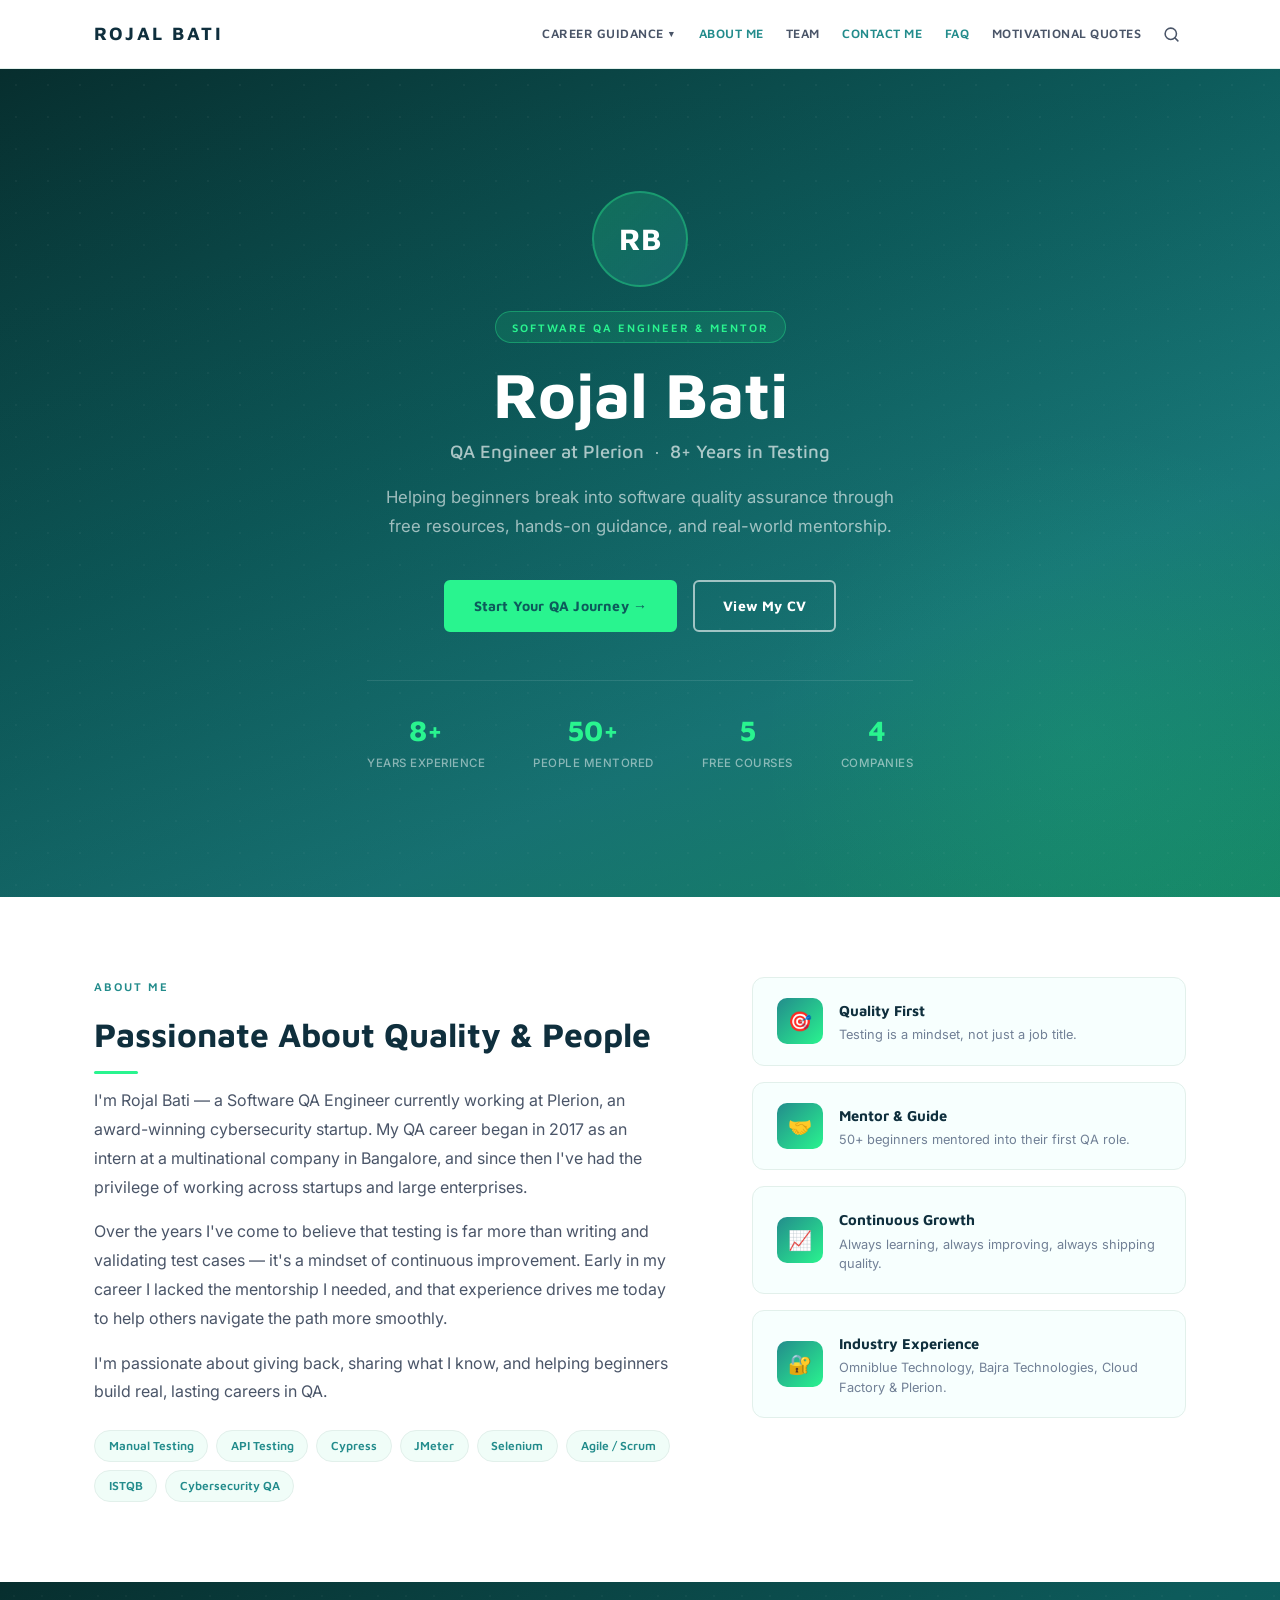
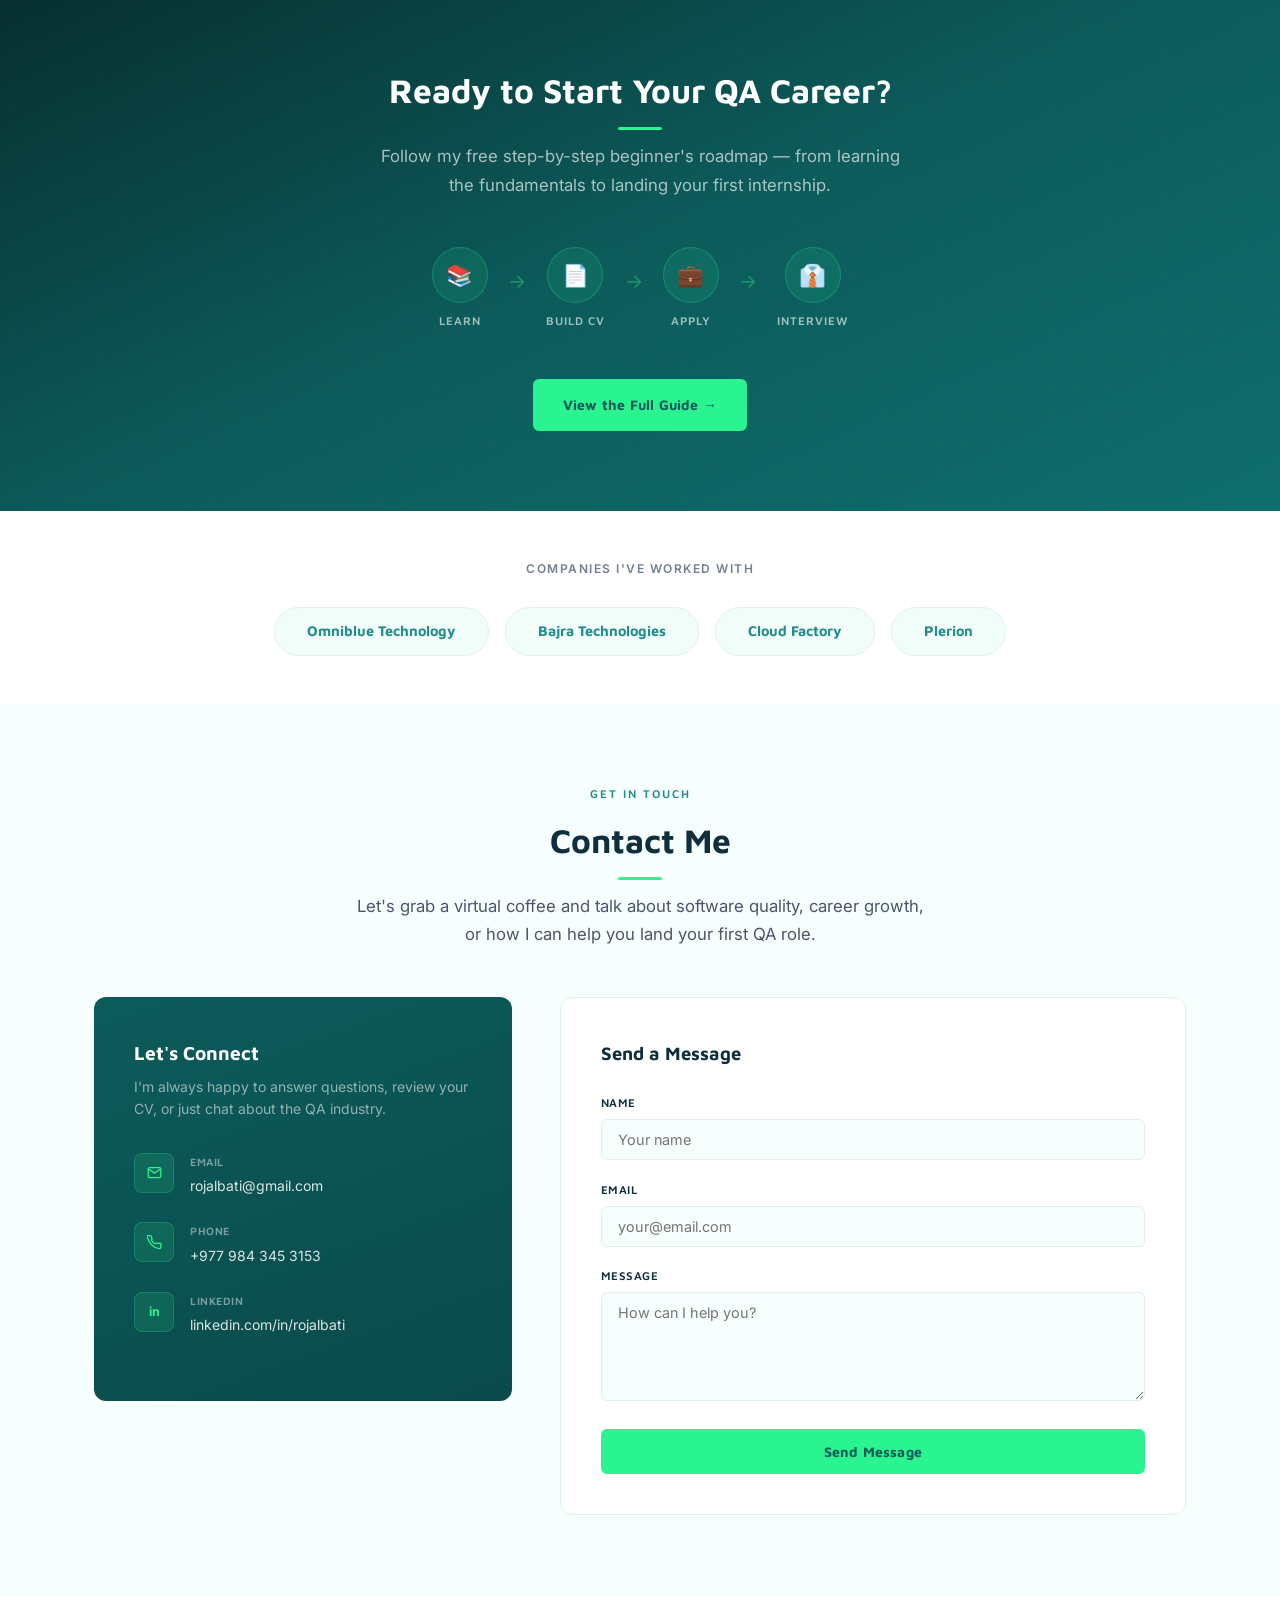
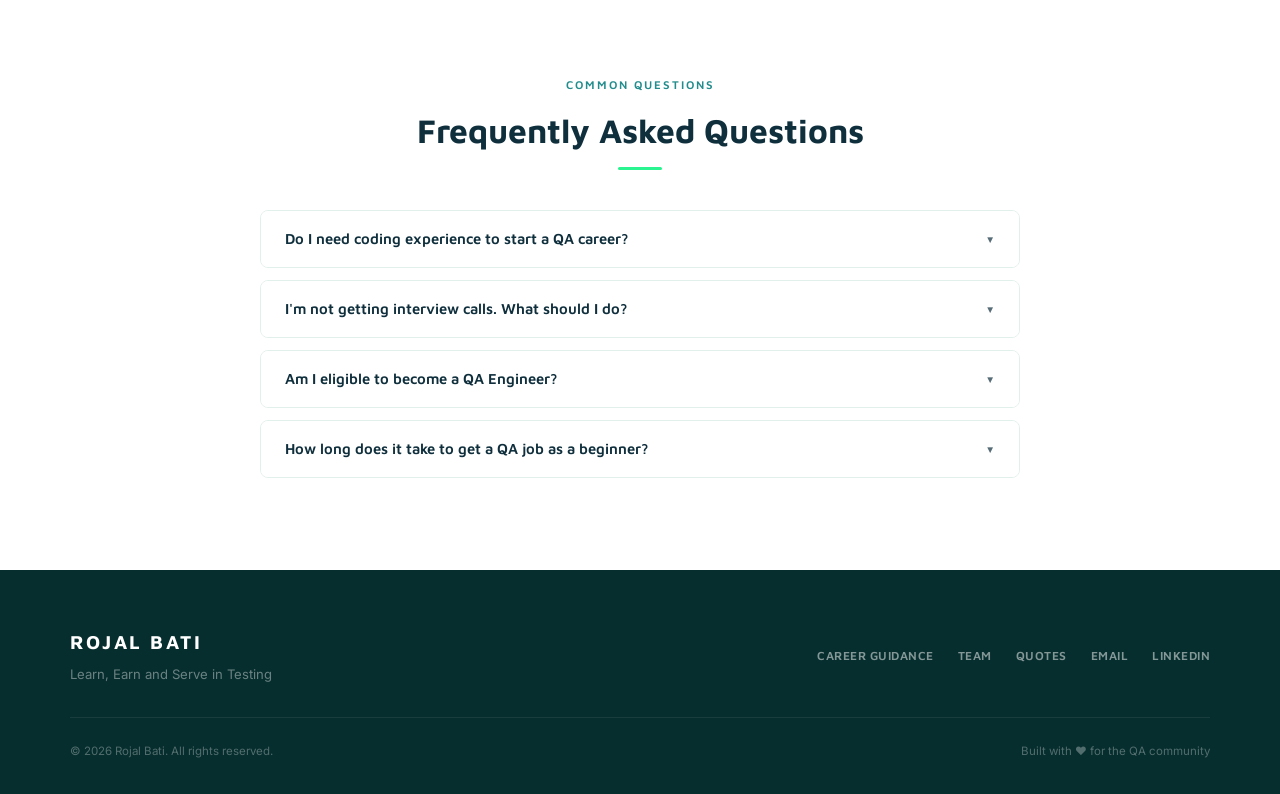
==== commit ed18f78d: "Update companies to Omniblue Technology, Bajra Technologies, Cloud Factory, Plerion Co-Authored-By: " ====
--- a/index.html
+++ b/index.html
@@ -96,7 +96,7 @@
             <div class="about-card-icon">🔐</div>
             <div>
               <h4>Industry Experience</h4>
-              <p>Plerion, CloudFactory, Leapfrog &amp; Houzz.</p>
+              <p>Omniblue Technology, Bajra Technologies, Cloud Factory &amp; Plerion.</p>
             </div>
           </div>
         </div>
@@ -141,10 +141,10 @@
     <div class="container">
       <p class="companies-label">Companies I've worked with</p>
       <div class="companies-row">
+        <span class="company-pill">Omniblue Technology</span>
+        <span class="company-pill">Bajra Technologies</span>
+        <span class="company-pill">Cloud Factory</span>
         <span class="company-pill">Plerion</span>
-        <span class="company-pill">CloudFactory</span>
-        <span class="company-pill">Leapfrog</span>
-        <span class="company-pill">Houzz</span>
       </div>
     </div>
   </section>
